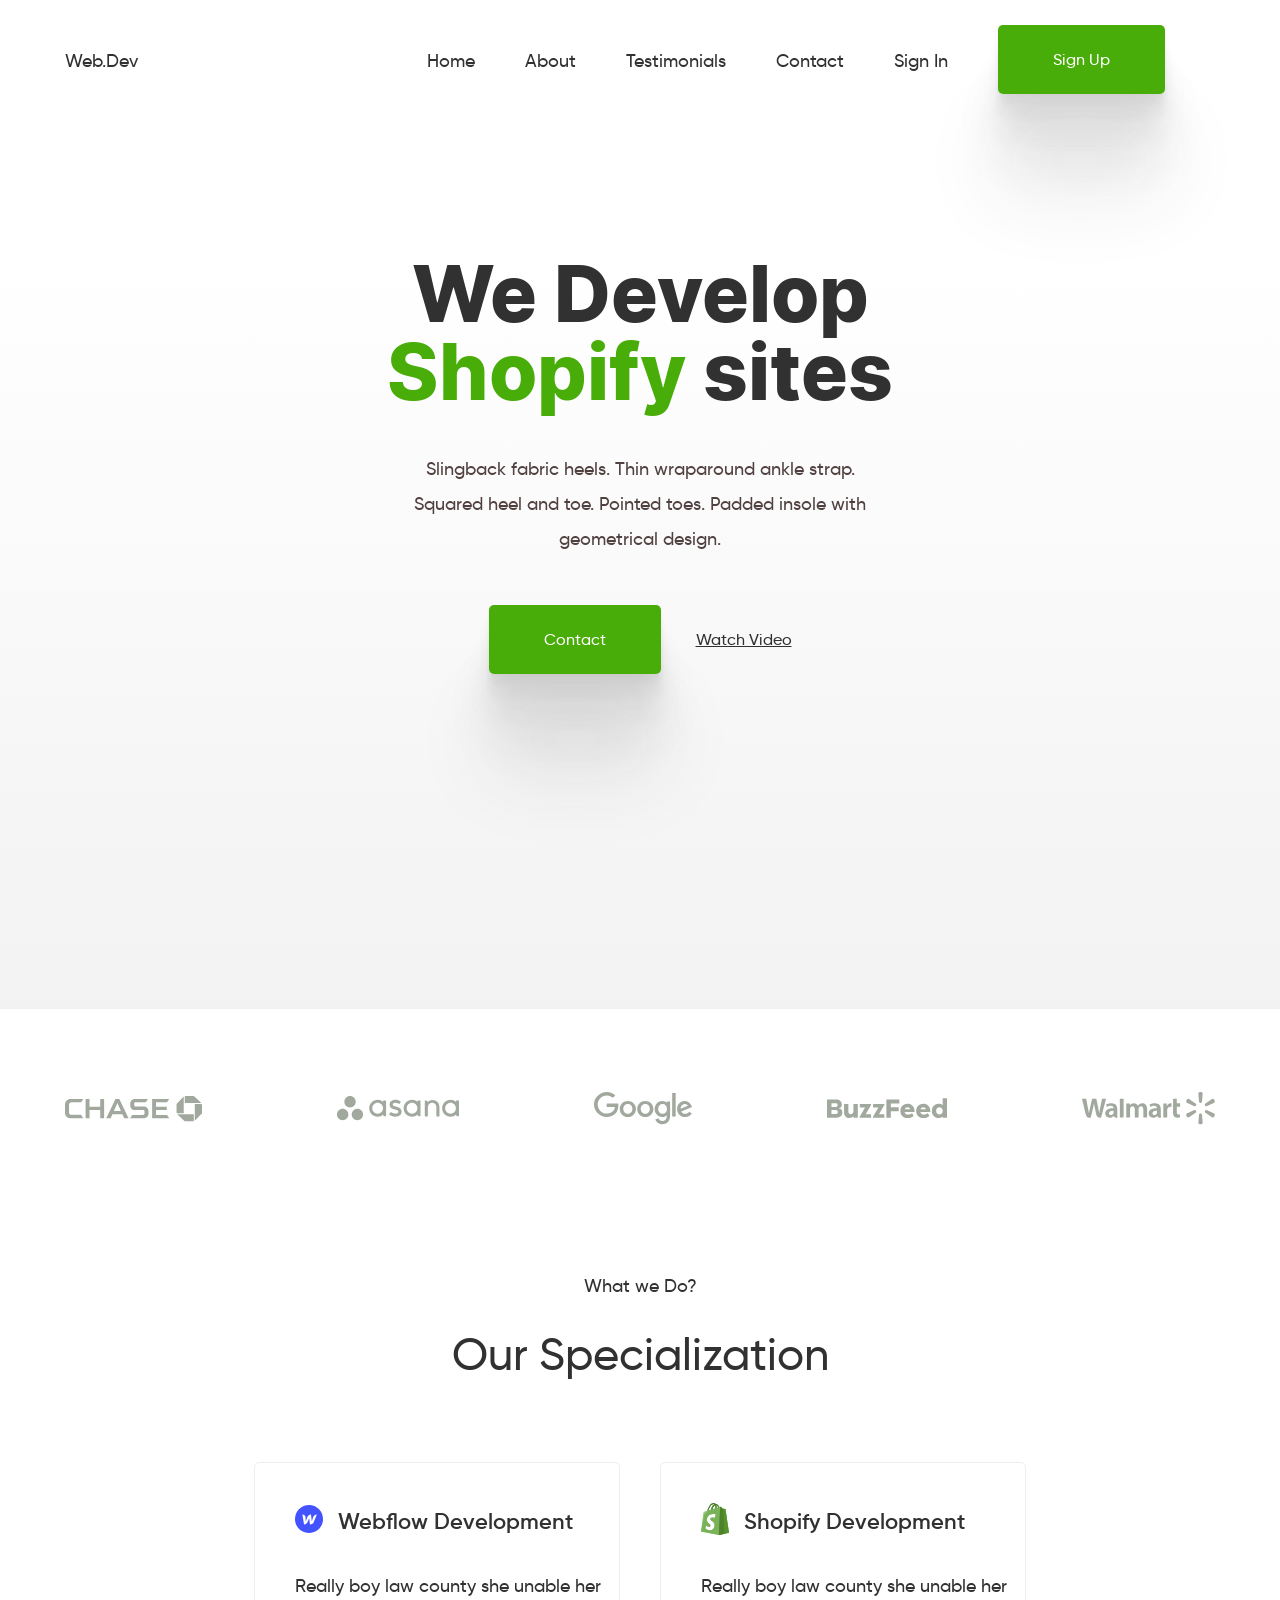
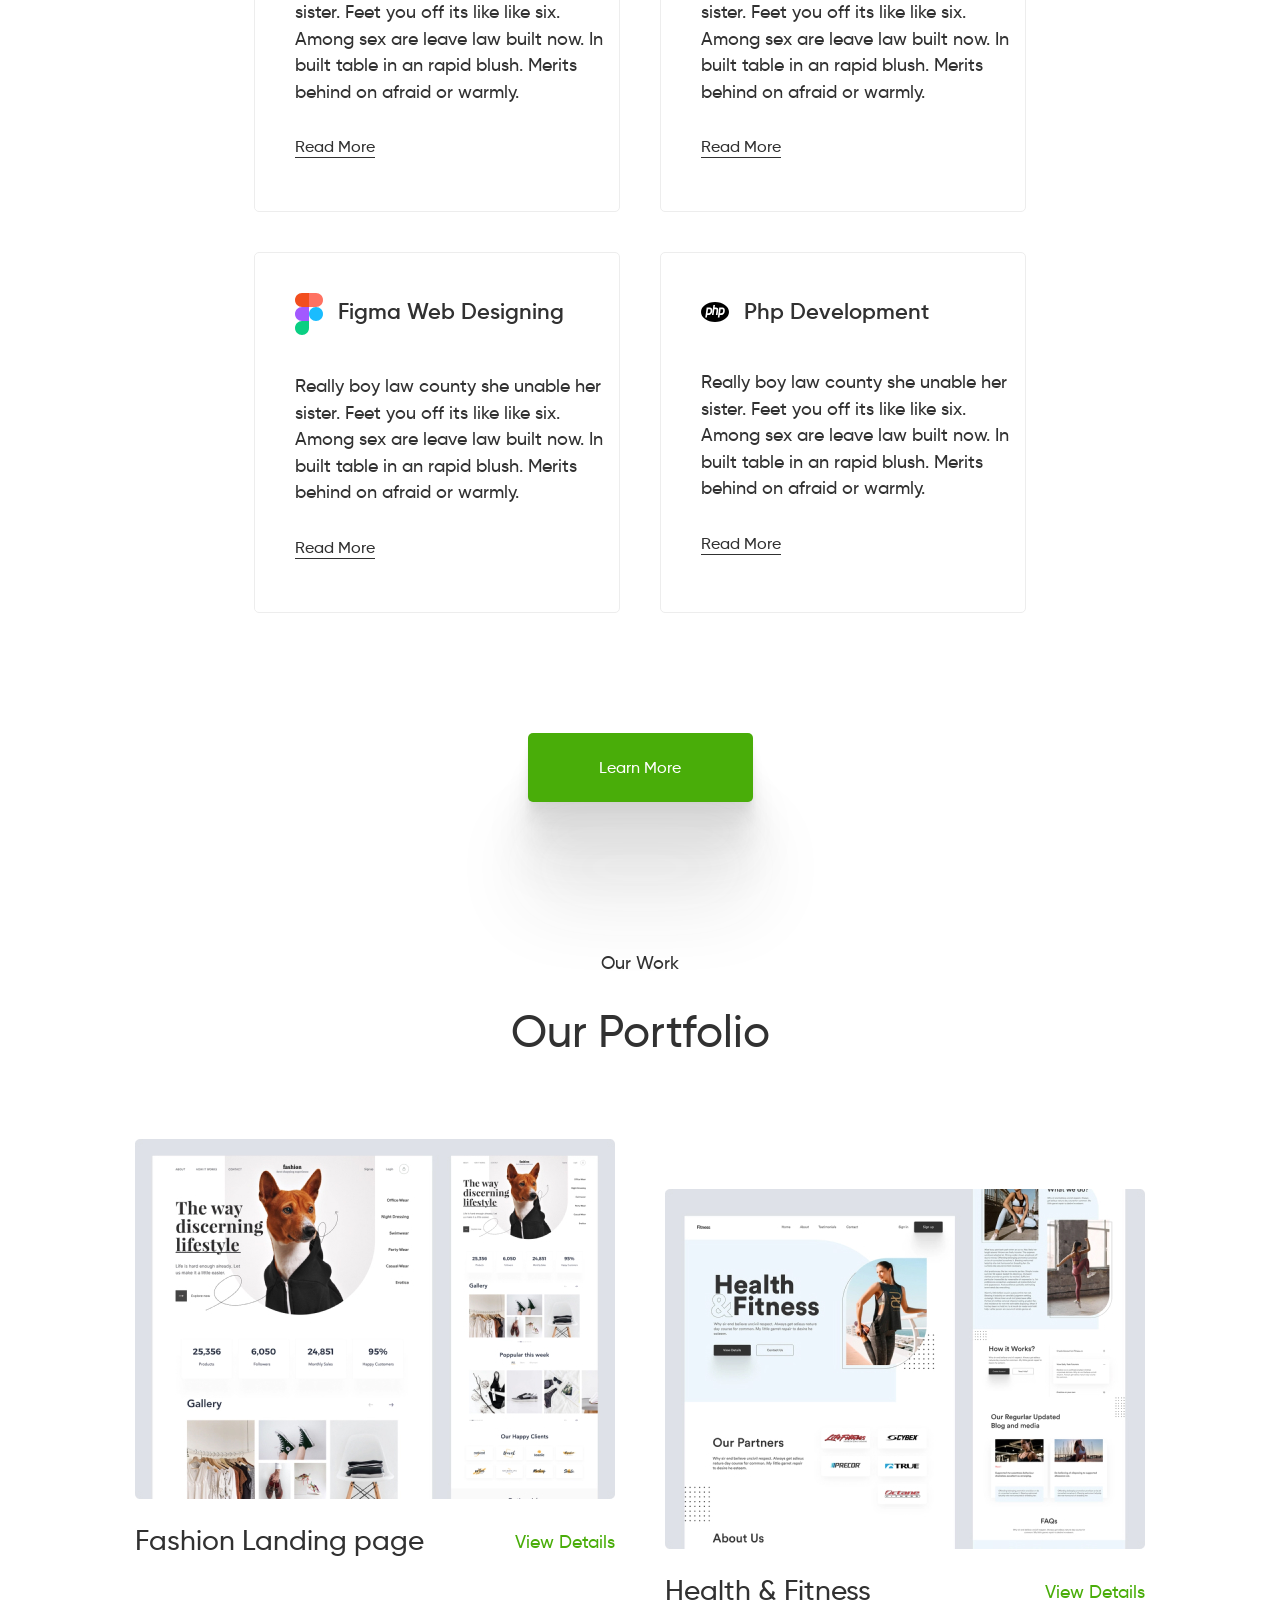
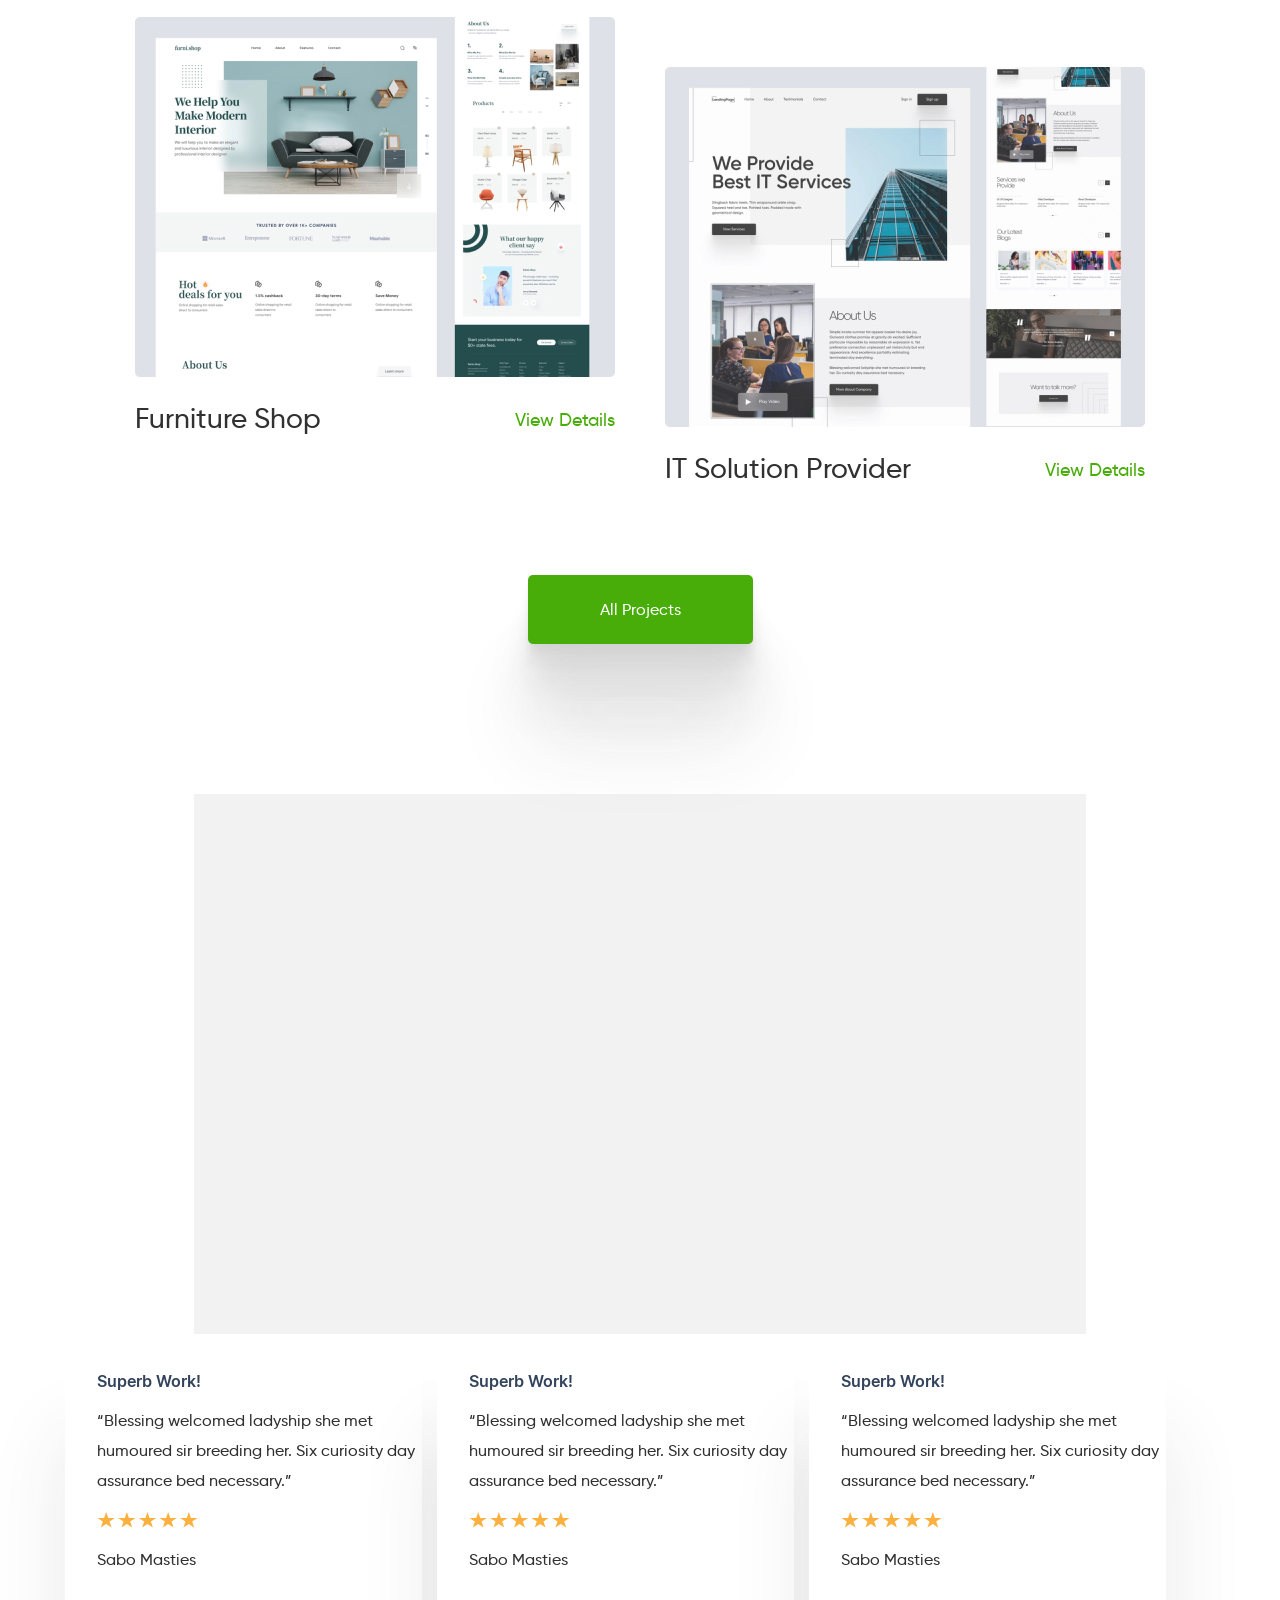
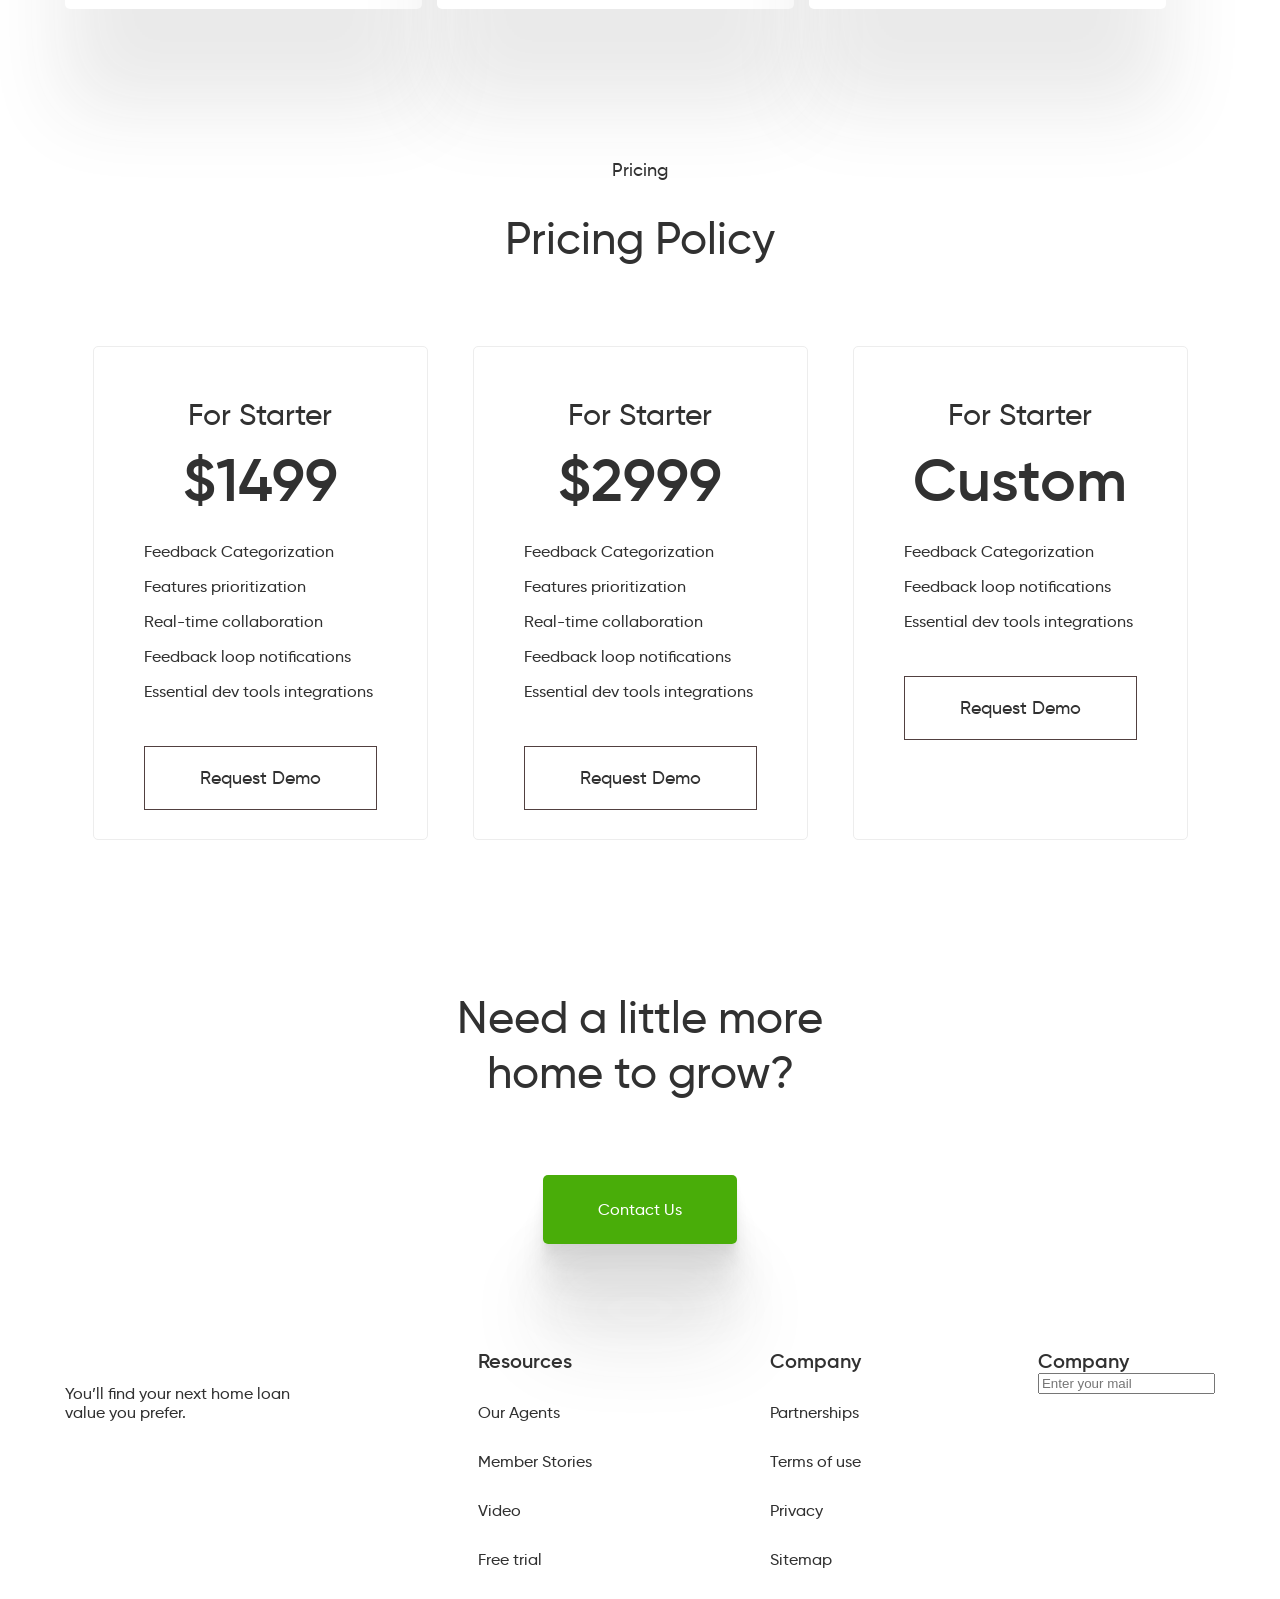
==== index.html @ d4e913cc "footer" ====
<!DOCTYPE html>
<html lang="en">
<head>
    <meta charset="UTF-8">
    <meta name="viewport" content="width=device-width, initial-scale=1.0"/>
    <title>Web.Dev</title>
    <link rel="stylesheet" href="src/font/stylesheet.css">
    <link rel="stylesheet" href="src/style/css/main.css">
</head>
<body>
<!--Header-->
<header class="header">
    <div class="container">
        <div class="header__holder">
            <div class="header__nav-holder">
                <nav class="header__nav">
                    <div class="header__logo-holder"><a href="#" class="header__logo-link"><span class="header__logo">Web.Dev</span></a></div>
                    <ul class="header__nav-list">
                        <li class="header__nav-item"><a href="#" class="header__nav-link">Home</a></li>
                        <li class="header__nav-item"><a href="#" class="header__nav-link">About</a></li>
                        <li class="header__nav-item"><a href="#" class="header__nav-link">Testimonials</a></li>
                        <li class="header__nav-item"><a href="#" class="header__nav-link">Contact</a></li>
                        <li class="header__nav-item"><a href="#" class="header__nav-link">Sign In</a></li>
                        <li class="header__nav-item"><a href="#" class="header__nav-link-green">Sign Up</a></li>
                    </ul>
                </nav>
            </div>
        </div>
    </div>
</header>
<main class="main">
<!--Hero-->
<section class="hero">
    <div class="container">
        <div class="hero__holder">
            <div class="hero__title-holder">
                <h1 class="hero__title">We Develop <span class="hero__title-green">Shopify</span> sites</h1>
            </div>
            <p class="hero__content">Slingback fabric heels. Thin wraparound ankle strap. Squared heel and toe. Pointed toes. Padded insole with geometrical design.</p>
            <div class="hero__button-holder">
                <div class="hero__contact-button-holder"><a href="#" class="hero__contact-button button-green">Contact</a></div>
                <div class="video__button-holder"><a href="#" class="hero__video-button"><u>Watch Video</u></a></div>
            </div>
        </div>
    </div>
</section>
<!--Partners-->
<section class="partners">
        <div class="container">
            <div class="partners__image-holder">
                <img src="src/img/chase.svg" alt="" class="partners__image">
                <img src="src/img/asana.svg" alt="" class="partners__image">
                <img src="src/img/google.svg" alt="" class="partners__image">
                <img src="src/img/buzz.svg" alt="" class="partners__image">
                <img src="src/img/walmart.svg" alt="" class="partners__image">
            </div>
        </div>
</section>
<!--About-->
<section class="about">
        <div class="container">
            <div class="about__title-holder">
                <div class="about__subtitle">
                    <span>
                What we Do?
            </span></div>
                <h2 class="about__title">Our Specialization</h2>
            </div>
            <div class="about__specialization-column-holder">
                <div class="about__specialization-column">
                    <div class="about__column-content">
                        <div class="about__column-headline">
                            <img src="src/img/webflow.svg" alt="" class="about__column-pic">
                            <span class="about__column-title">Webflow Development</span>
                        </div>
                        <p class="about__column-text">Really boy law county she unable her sister. Feet you off its like like six. Among sex are leave law built now. In built table in an rapid blush. Merits behind on afraid or warmly.</p>
                        <a href="#" class="about__column-link">Read More</a>
                    </div>
                </div>

                <div class="about__specialization-column">
                    <div class="about__column-content">
                        <div class="about__column-headline">
                            <img src="src/img/shopify.svg" alt="" class="about__column-pic">
                            <span class="about__column-title">Shopify Development</span>
                        </div>
                        <p class="about__column-text">Really boy law county she unable her sister. Feet you off its like like six. Among sex are leave law built now. In built table in an rapid blush. Merits behind on afraid or warmly.</p>
                        <a href="#" class="about__column-link">Read More</a>
                    </div>
                </div>
            </div>

            <div class="about__specialization-column-holder">
                <div class="about__specialization-column">
                    <div class="about__column-content">
                        <div class="about__column-headline">
                            <img src="src/img/figma.svg" alt="" class="about__column-pic">
                            <span class="about__column-title">Figma Web Designing</span>
                        </div>
                        <p class="about__column-text">Really boy law county she unable her sister. Feet you off its like like six. Among sex are leave law built now. In built table in an rapid blush. Merits behind on afraid or warmly.</p>
                        <a href="#" class="about__column-link">Read More</a>
                    </div>
                </div>

                <div class="about__specialization-column">
                    <div class="about__column-content">
                        <div class="about__column-headline">
                            <img src="src/img/php.svg" alt="" class="about__column-pic">
                            <span class="about__column-title">Php Development</span>
                        </div>
                        <p class="about__column-text">Really boy law county she unable her sister. Feet you off its like like six. Among sex are leave law built now. In built table in an rapid blush. Merits behind on afraid or warmly.</p>
                        <a href="#" class="about__column-link">Read More</a>
                    </div>
                </div>
            </div>
            <div class="about__button-holder">
                <a href="#" class="button-green">Learn More</a>
            </div>
        </div>
</section>
<!--Work-->
<section class="work">
    <div class="container">
        <div class="work__title-holder">
            <div class="work__subtitle">
                    <span>
                Our Work
            </span></div>
            <h2 class="work__title">Our Portfolio</h2>
        </div>
        <div class="work__column-holder">
            <div class="work__column">
                <div class="work__image-holder">
                    <img src="src/img/fashion.jpg" alt="" class="work__image">
                </div>
                <div class="work__column-title-holder">
                    <span class="work__column-title">Fashion Landing page</span>
                    <a href="#" class="work__link">View Details</a>
                </div>
            </div>

            <div class="work__column work__column-down">
                <div class="work__image-holder">
                    <img src="src/img/health.jpg" alt="" class="work__image">
                </div>
                <div class="work__column-title-holder">
                    <span class="work__column-title">Health & Fitness</span>
                    <a href="#" class="work__link">View Details</a>
                </div>
            </div>
        </div>

        <div class="work__column-holder">
            <div class="work__column">
                <div class="work__image-holder">
                    <img src="src/img/furniture.jpg" alt="" class="work__image">
                </div>
                <div class="work__column-title-holder">
                    <span class="work__column-title">Furniture Shop</span>
                    <a href="#" class="work__link">View Details</a>
                </div>
            </div>
            <div class="work__column work__column-down">
                <div class="work__image-holder">
                    <img src="src/img/it-solution.jpg" alt="" class="work__image">
                </div>
                <div class="work__column-title-holder">
                    <span class="work__column-title">IT Solution Provider</span>
                    <a href="#" class="work__link">View Details</a>
                </div>
            </div>

        </div>

        <div class="work__button-holder">
            <a href="#" class="button-green">All Projects</a>
        </div>
    </div>
</section>
<!--Testimonials-->
<section class="testimonials">
    <div class="container">
        <div class="testimonials__square"></div>
        <div class="testimonials__column-holder">
            <div class="testimonials__column">
                <div class="testimonials__column-content">
                    <div class="testimonials__heading"><span>Superb Work!</span></div>
                    <p class="testimonials__text">“Blessing welcomed ladyship she met humoured sir breeding her. Six curiosity day assurance bed necessary.”</p>
                    <img src="src/img/rate.svg" alt="" class="testimonials__rate">
                    <div class="testimonials__profile"><span>Sabo Masties</span></div>

                </div>
            </div>

            <div class="testimonials__column">
                <div class="testimonials__column-content">
                    <div class="testimonials__heading"><span>Superb Work!</span></div>
                    <p class="testimonials__text">“Blessing welcomed ladyship she met humoured sir breeding her. Six curiosity day assurance bed necessary.”</p>
                    <img src="src/img/rate.svg" alt="" class="testimonials__rate">
                    <div class="testimonials__profile"><span>Sabo Masties</span></div>

                </div>
            </div>

            <div class="testimonials__column">
                <div class="testimonials__column-content">
                    <div class="testimonials__heading"><span>Superb Work!</span></div>
                    <p class="testimonials__text">“Blessing welcomed ladyship she met humoured sir breeding her. Six curiosity day assurance bed necessary.”</p>
                    <img src="src/img/rate.svg" alt="" class="testimonials__rate">
                    <div class="testimonials__profile"><span>Sabo Masties</span></div>

                </div>
            </div>
        </div>


    </div>
</section>
<!--Pricing-->
<section class="pricing">
    <div class="container">
        <div class="pricing__title-holder">
            <div class="pricing__subtitle">
                    <span>
                Pricing
            </span></div>
            <h2 class="pricing__title">Pricing Policy</h2>
        </div>
        <div class="pricing__column-holder">
            <div class="pricing__column">
                <div class="pricing__column-content">
                    <div class="pricing__heading"><span>
                        For Starter
                    </span></div>
                    <div class="pricing__price"><span>
                        $1499
                    </span></div>
                   <div class="pricing__list-holder">
                       <ul class="pricing__list">
                           <li class="pricing__list-item">Feedback Categorization</li>
                           <li class="pricing__list-item">Features prioritization</li>
                           <li class="pricing__list-item">Real-time collaboration</li>
                           <li class="pricing__list-item">Feedback loop notifications</li>
                           <li class="pricing__list-item">Essential dev tools integrations</li>
                       </ul>
                   </div>
                    <div class="pricing__button-holder">
                        <a href="#" class="pricing__button">Request Demo</a>
                    </div>
                </div>
            </div>

            <div class="pricing__column">
                <div class="pricing__column-content">
                    <div class="pricing__heading"><span>
                        For Starter
                    </span></div>
                    <div class="pricing__price"><span>
                        $2999
                    </span></div>
                    <div class="pricing__list-holder">
                        <ul class="pricing__list">
                            <li class="pricing__list-item">Feedback Categorization</li>
                            <li class="pricing__list-item">Features prioritization</li>
                            <li class="pricing__list-item">Real-time collaboration</li>
                            <li class="pricing__list-item">Feedback loop notifications</li>
                            <li class="pricing__list-item">Essential dev tools integrations</li>
                        </ul>
                    </div>
                    <div class="pricing__button-holder">
                        <a href="#" class="pricing__button">Request Demo</a>
                    </div>
                </div>
            </div>

            <div class="pricing__column">
                <div class="pricing__column-content">
                    <div class="pricing__heading"><span>
                        For Starter
                    </span></div>
                    <div class="pricing__price-custom"><span>
                        Custom
                    </span></div>
                    <div class="pricing__list-holder">
                        <ul class="pricing__list">
                            <li class="pricing__list-item">Feedback Categorization</li>
                            <li class="pricing__list-item">Feedback loop notifications</li>
                            <li class="pricing__list-item">Essential dev tools integrations</li>

                        </ul>
                    </div>
                    <div class="pricing__button-holder">
                        <a href="#" class="pricing__button">Request Demo</a>
                    </div>
                </div>
            </div>
        </div>
    </div>
</section>
</main>
<footer class="footer">
    <div class="container">
        <h2 class="footer__heading">
            Need a little more
            home to grow?
        </h2>

        <div class="footer__button-holder">
            <a href="#" class="button-green">Contact Us</a>
        </div>

<div class="footer__column-holder">
    <div class="footer__column">
        <img src="src/img/logo-footer.svg" alt="" class="footer__logo">
        <div class="footer__slogan">
            <span>
            You’ll find your next home loan value you prefer.
        </span>
        </div>
        <div class="footer__social-icon-holder">
            <a href="#" class="footer__social-icon-link"><img src="src/img/facebook.svg" alt="" class="footer__social-icon"></a>
            <a href="#" class="footer__social-icon-link"><img src="src/img/twitter.svg" alt="" class="footer__social-icon"></a>
            <a href="#" class="footer__social-icon-link"><img src="src/img/linkedin.svg" alt="" class="footer__social-icon"></a>
        </div>
    </div>
    
    <div class="footer__column">

        <ul class="footer__link-list">
            <li class="footer__link-item"><a href="#" class="footer__link-main">Resources</a></li>
            <li class="footer__link-item"><a href="#" class="footer__link">Our Agents</a></li>
            <li class="footer__link-item"><a href="#" class="footer__link">Member Stories</a></li>
            <li class="footer__link-item"><a href="#" class="footer__link">Video</a></li>
            <li class="footer__link-item"> <a href="#" class="footer__link">Free trial</a></li>
        </ul>


    </div>

    <div class="footer__column">

        <ul class="footer__link-list">
            <li class="footer__link-item"><a href="#" class="footer__link-main">Company</a></li>
            <li class="footer__link-item"><a href="#" class="footer__link">Partnerships</a></li>
            <li class="footer__link-item"><a href="#" class="footer__link">Terms of use</a></li>
            <li class="footer__link-item"><a href="#" class="footer__link">Privacy</a></li>
            <li class="footer__link-item"> <a href="#" class="footer__link">Sitemap</a></li>
        </ul>


    </div>
    <div class="footer__column">
        <div class="footer">
            <a href="#" class="footer__link-main">Company</a>
        </div>
        <div class="footer__form">
            <label class="footer__label">
                <input type="email" class="footer__input" placeholder="Enter your mail">
            </label>
        </div>
    </div>

</div>
    </div>
</footer>
</body>
</html>
---- src/font/stylesheet.css ----
@font-face {
    font-family: 'Gilroy';
    src: url('gilroy-bold-webfont.woff2') format('woff2'),
    url('gilroy-bold-webfont.woff') format('woff'),
    url('gilroy-bold-webfont.ttf') format('truetype');
    font-weight: 700;
    font-style: normal;
}


@font-face {
    font-family: 'Gilroy';
    src: url('gilroy-medium-webfont.woff2') format('woff2'),
    url('gilroy-medium-webfont.woff') format('woff'),
    url('gilroy-medium-webfont.ttf') format('truetype');
    font-weight: 500;
    font-style: normal;
}


@font-face {
    font-family: 'Gilroy';
    src: url('gilroy-semibold-webfont.woff2') format('woff2'),
    url('gilroy-semibold-webfont.woff') format('woff'),
    url('gilroy-semibold-webfont.ttf') format('truetype');
    font-weight: 600;
    font-style: normal;
}


@font-face {
    font-family: 'Inter';
    src: url('inter-extrabold-webfont.woff2') format('woff2'),
    url('inter-extrabold-webfont.woff') format('woff');
    font-weight: 800;
    font-style: normal;
}


@font-face {
    font-family: 'Inter';
    src: url('inter-medium-webfont.woff2') format('woff2'),
    url('inter-medium-webfont.woff') format('woff');
    font-weight: 500;
    font-style: normal;
}


@font-face {
    font-family: 'Inter';
    src: url('inter-regular-webfont.woff2') format('woff2'),
    url('inter-regular-webfont.woff') format('woff');
    font-weight: 400;
    font-style: normal;
}


@font-face {
    font-family: 'Inter';
    src: url('inter-semibold-webfont.woff2') format('woff2'),
    url('inter-semibold-webfont.woff') format('woff');
    font-weight: 600;
    font-style: normal;
}
---- src/style/css/main.css ----
*,
*:before,
*:after {
  box-sizing: border-box;
}

body {
  margin: 0;
  padding: 0;
  font-family: Gilroy, sans-serif;
  font-weight: 500;
  font-size: 16px;
  color: #313131;
}

h1, h2 {
  margin: 0;
}

ol,
ul {
  margin: 0;
  padding: 0;
  list-style: none;
}

a {
  text-decoration: none;
}

img {
  display: block;
}

.container {
  max-width: 1170px;
  width: 100%;
  margin: 0 auto;
  padding: 0 10px;
}

.button-green {
  width: 225px;
  background-color: #49AD09;
  color: white;
  padding: 25px 55px;
  text-align: center;
  box-shadow: 0 100px 80px rgba(49, 49, 49, 0.1), 0 64.8148px 46.8519px rgba(49, 49, 49, 0.0759259), 0 38.5185px 25.4815px rgba(49, 49, 49, 0.0607407), 0 20px 13px rgba(49, 49, 49, 0.05), 0 8.14815px 6.51852px rgba(49, 49, 49, 0.0392593), 0 1.85185px 3.14815px rgba(49, 49, 49, 0.0240741);
  border-radius: 5px;
}
.button-green:hover {
  background-color: white;
  color: #49AD09;
}

.header__holder {
  padding-top: 50px;
  padding-bottom: 188px;
}
.header__nav {
  display: flex;
  flex-wrap: wrap;
  align-items: center;
  justify-content: space-between;
}
.header__logo-link {
  font-size: 18px;
  color: #313131;
}
.header__nav-list {
  display: flex;
  flex-wrap: wrap;
}
.header__nav-item {
  padding-right: 50px;
}
.header__nav-link {
  font-size: 18px;
  color: #313131;
}
.header__nav-link:hover {
  color: #49AD09;
}
.header__nav-link-green {
  width: 152px;
  height: 48px;
  background-color: #49AD09;
  color: white;
  padding: 25px 55px;
  box-shadow: 0 100px 80px rgba(49, 49, 49, 0.1), 0 64.8148px 46.8519px rgba(49, 49, 49, 0.0759259), 0 38.5185px 25.4815px rgba(49, 49, 49, 0.0607407), 0 20px 13px rgba(49, 49, 49, 0.05), 0 8.14815px 6.51852px rgba(49, 49, 49, 0.0392593), 0 1.85185px 3.14815px rgba(49, 49, 49, 0.0240741);
  border-radius: 5px;
}
.header__nav-link-green:hover {
  background-color: white;
  color: #49AD09;
}

.hero {
  background-size: 100% auto;
  background: rgb(255, 255, 255);
  background: linear-gradient(180deg, rgb(255, 255, 255) 0%, rgb(242, 242, 242) 100%);
  padding-bottom: 360px;
}
.hero__holder {
  margin: 0 auto;
  text-align: center;
}
.hero__title {
  margin: 0 auto;
  font-family: Inter, sans-serif;
  font-weight: 800;
  font-size: 78px;
  max-width: 772px;
  padding-bottom: 36px;
}
.hero__title-green {
  color: #49AD09;
}
.hero__content {
  font-size: 18px;
  font-weight: 400;
  color: #514040;
  max-width: 492px;
  text-align: center;
  margin: 0 auto;
  line-height: 35px;
  padding-bottom: 73px;
}
.hero__button-holder {
  display: flex;
  justify-content: center;
  gap: 35px;
}
.hero__video-button {
  color: #313131;
}

.partners {
  padding-top: 83px;
  padding-bottom: 150px;
}
.partners__image-holder {
  display: flex;
  justify-content: space-between;
}

.about {
  padding-bottom: 150px;
}
.about__title-holder {
  text-align: center;
  padding-bottom: 80px;
}
.about__subtitle {
  font-size: 18px;
  padding-bottom: 30px;
}
.about__title {
  font-size: 45px;
  font-weight: 500;
}
.about__specialization-column-holder {
  display: flex;
  justify-content: center;
  gap: 40px;
  padding-bottom: 40px;
}
.about__specialization-column {
  max-width: 384px;
  border: 1px solid #EDEDED;
  border-radius: 5px;
  padding-top: 40px;
  padding-left: 40px;
  padding-bottom: 40px;
}
.about__specialization-column:hover {
  box-shadow: 0 100px 80px rgba(49, 49, 49, 0.1);
  cursor: pointer;
}
.about__column-headline {
  display: flex;
  gap: 15px;
  padding-bottom: 20px;
}
.about__column-title {
  padding-top: 5px;
  font-weight: 600;
  font-size: 22px;
}
.about__column-text {
  max-width: 324px;
  line-height: 147.9%;
  font-size: 18px;
  font-weight: 500;
}
.about__column-link {
  color: #313131;
  padding-bottom: 1px;
  border-bottom: 1px solid #313131;
  line-height: 48px;
}
.about__column-link:hover {
  color: #49AD09;
}
.about__button-holder {
  padding-top: 80px;
  display: flex;
  justify-content: center;
}

.work {
  padding-bottom: 150px;
}
.work__title-holder {
  text-align: center;
  padding-bottom: 80px;
}
.work__subtitle {
  font-size: 18px;
  padding-bottom: 30px;
}
.work__title {
  font-size: 45px;
  font-weight: 500;
}
.work__column-holder {
  display: flex;
  gap: 50px;
  justify-content: center;
  padding-bottom: 10px;
}
.work__column {
  max-width: 480px;
}
.work__image-holder {
  padding-bottom: 24px;
}
.work__column-title-holder {
  display: flex;
  justify-content: space-between;
}
.work__column-title {
  font-size: 28px;
}
.work__link {
  font-size: 18px;
  color: #49AD09;
  padding-top: 8px;
}
.work__column-down {
  padding-top: 50px;
}
.work__button-holder {
  padding-top: 80px;
  display: flex;
  justify-content: center;
}

.testimonials {
  padding-bottom: 150px;
}
.testimonials__square {
  background-color: #F2F2F2;
  max-width: 892px;
  height: 540px;
  margin: 0 auto;
}
.testimonials__column-holder {
  display: flex;
  flex-wrap: wrap;
  gap: 15px;
}
.testimonials__column {
  max-width: 380px;
  background-color: white;
  border-radius: 5px;
  box-shadow: 0 100px 80px rgba(49, 49, 49, 0.1);
}
.testimonials__column-content {
  padding-left: 32px;
  padding-top: 40px;
  padding-bottom: 40px;
}
.testimonials__heading {
  font-family: Inter, sans-serif;
  font-weight: 600;
  color: #32435C;
}
.testimonials__text {
  max-width: 325px;
  line-height: 30px;
}
.testimonials__rate {
  padding-bottom: 20px;
}

.pricing {
  padding-bottom: 150px;
}
.pricing__title-holder {
  text-align: center;
  padding-bottom: 80px;
}
.pricing__subtitle {
  font-size: 18px;
  padding-bottom: 30px;
}
.pricing__title {
  font-size: 45px;
  font-weight: 500;
}
.pricing__column-holder {
  display: flex;
  flex-wrap: wrap;
  justify-content: center;
  gap: 45px;
}
.pricing__column {
  max-width: 362px;
  border: 1px solid #EDEDED;
  border-radius: 5px;
}
.pricing__column-content {
  padding: 50px 50px 50px 50px;
}
.pricing__heading {
  font-size: 30px;
  line-height: 36px;
  text-align: center;
  padding-bottom: 10px;
}
.pricing__price {
  font-size: 60px;
  align-items: center;
  text-align: center;
  text-transform: capitalize;
  font-weight: 600;
  padding-bottom: 25px;
}
.pricing__price-custom {
  font-size: 60px;
  align-items: center;
  text-align: center;
  font-weight: 600;
  padding-bottom: 25px;
}
.pricing__list {
  padding-bottom: 50px;
}
.pricing__list-item {
  padding-bottom: 16px;
}
.pricing__button-holder {
  text-align: center;
}
.pricing__button {
  border: 1px solid #514040;
  padding: 20px 55px;
  font-size: 18px;
  color: #313131;
}
.pricing__button:hover {
  background-color: #49AD09;
  color: white;
}

.footer__heading {
  font-size: 45px;
  font-weight: 400;
  text-align: center;
  max-width: 425px;
  margin: 0 auto;
  padding-bottom: 100px;
}
.footer__column-holder {
  display: flex;
  flex-wrap: wrap;
  justify-content: space-between;
}
.footer__button-holder {
  padding-bottom: 130px;
  margin: 0 auto;
  text-align: center;
}
.footer__logo {
  padding-bottom: 35px;
}
.footer__slogan {
  max-width: 236px;
  padding-bottom: 65px;
}
.footer__social-icon-holder {
  display: flex;
  flex-wrap: wrap;
  gap: 15px;
}
.footer__link-main {
  color: #313131;
  font-size: 20px;
  font-weight: 600;
  padding-bottom: 40px;
}
.footer__link-item {
  padding-bottom: 30px;
}
.footer__link {
  color: #313131;
}
.footer__main-link-holder {
  padding-bottom: 37px;
}
/*# sourceMappingURL=main.css.map */
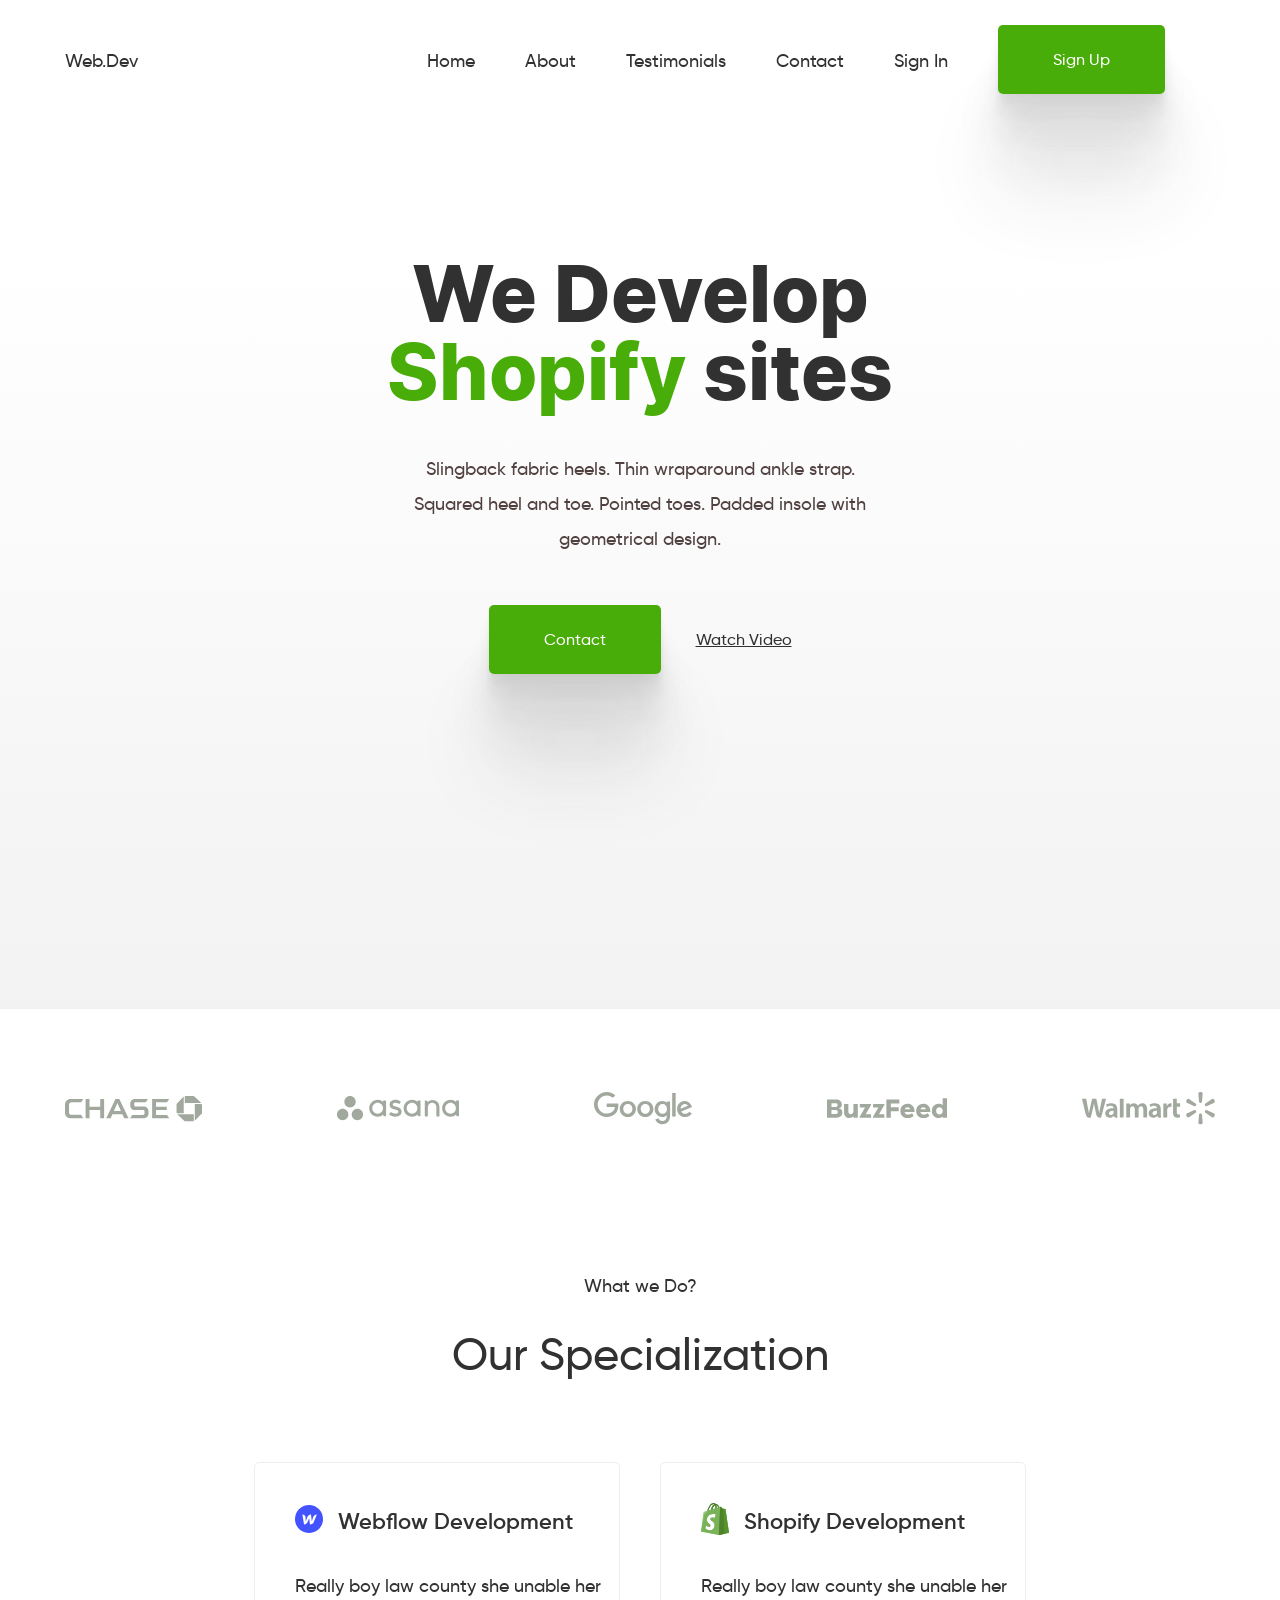
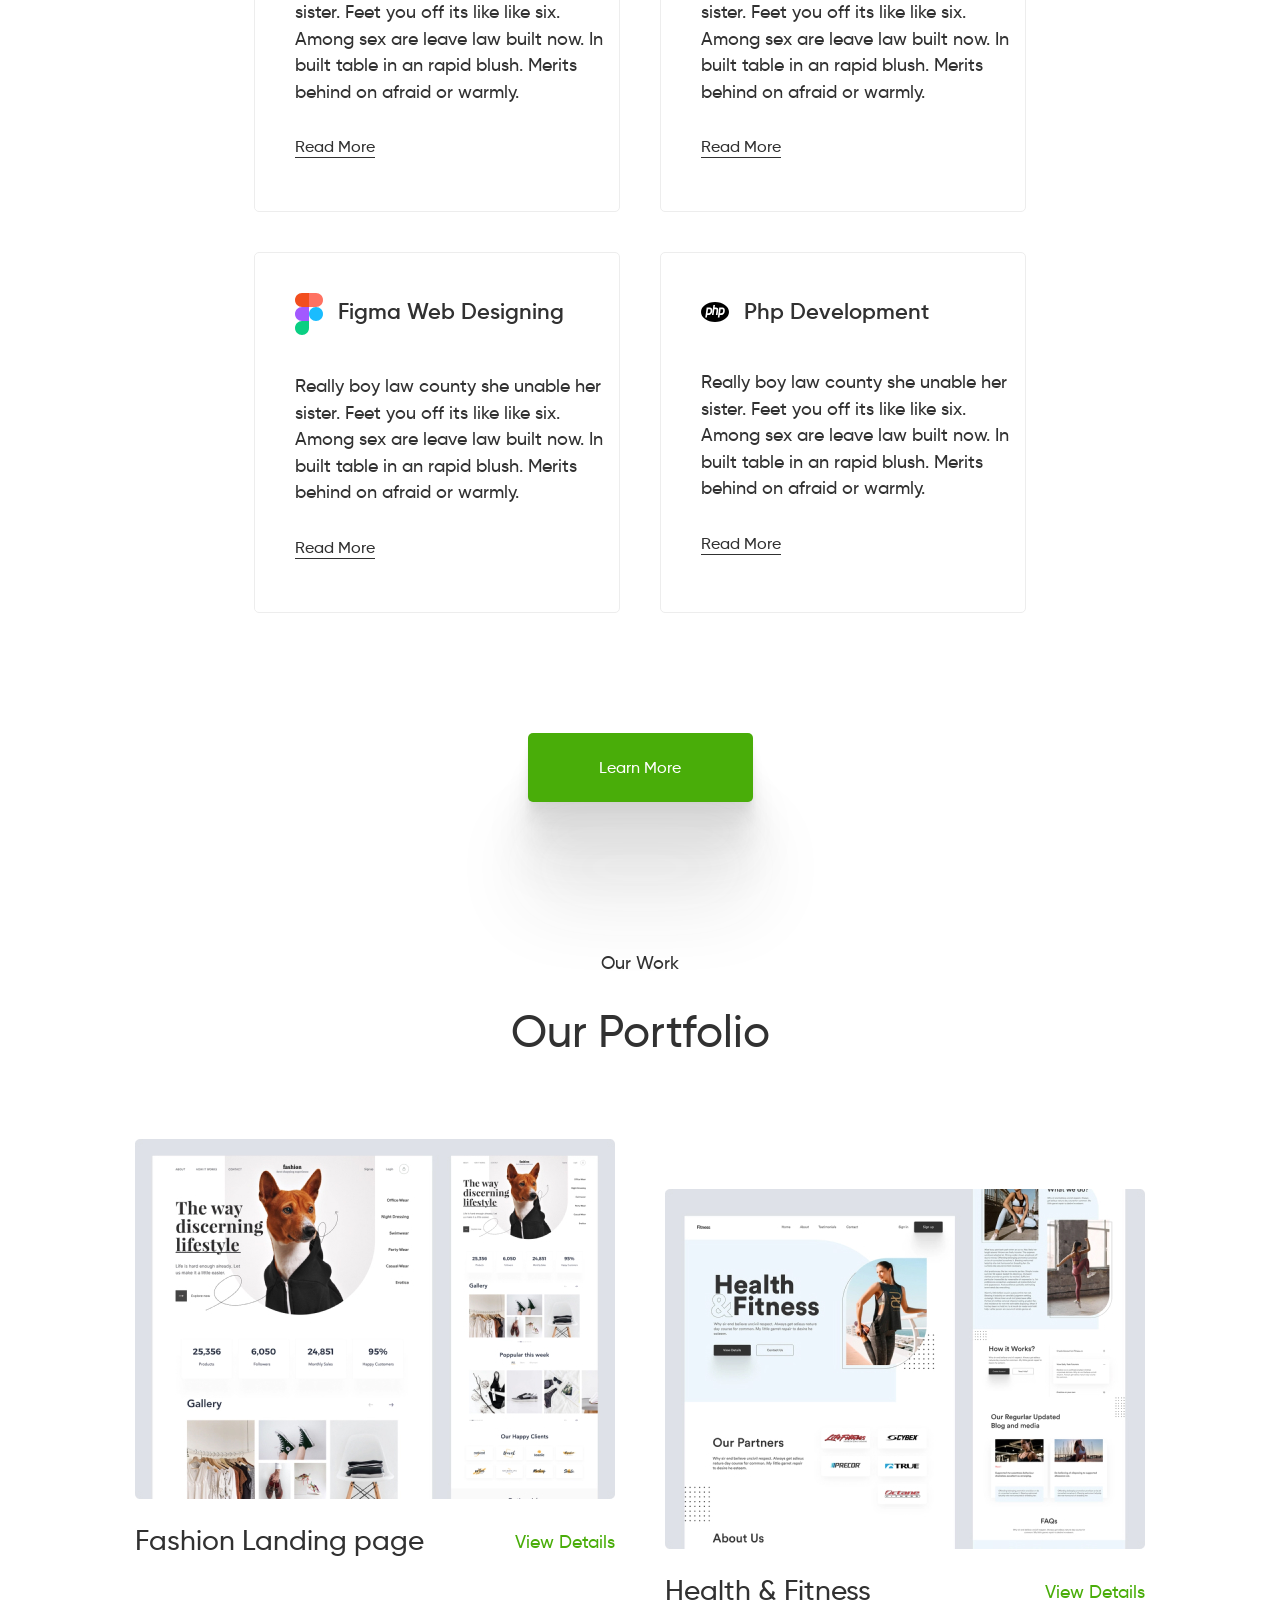
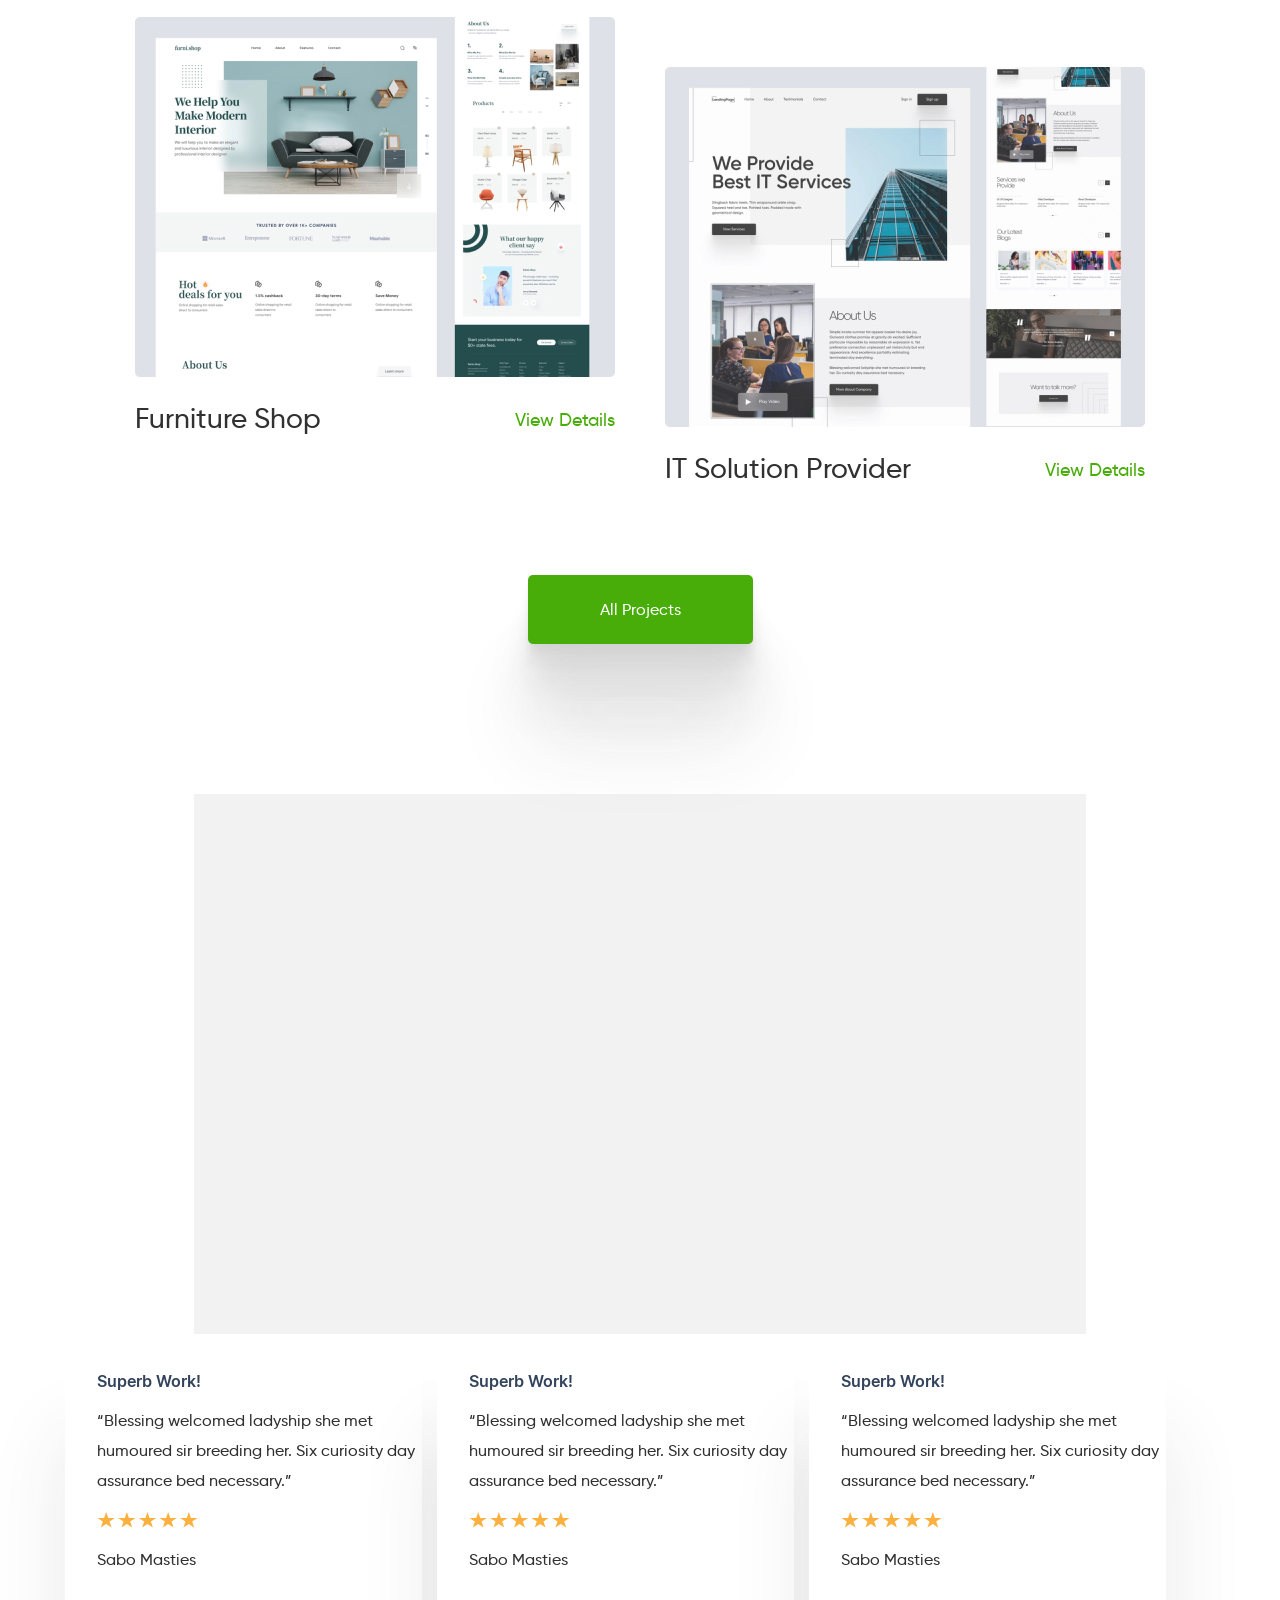
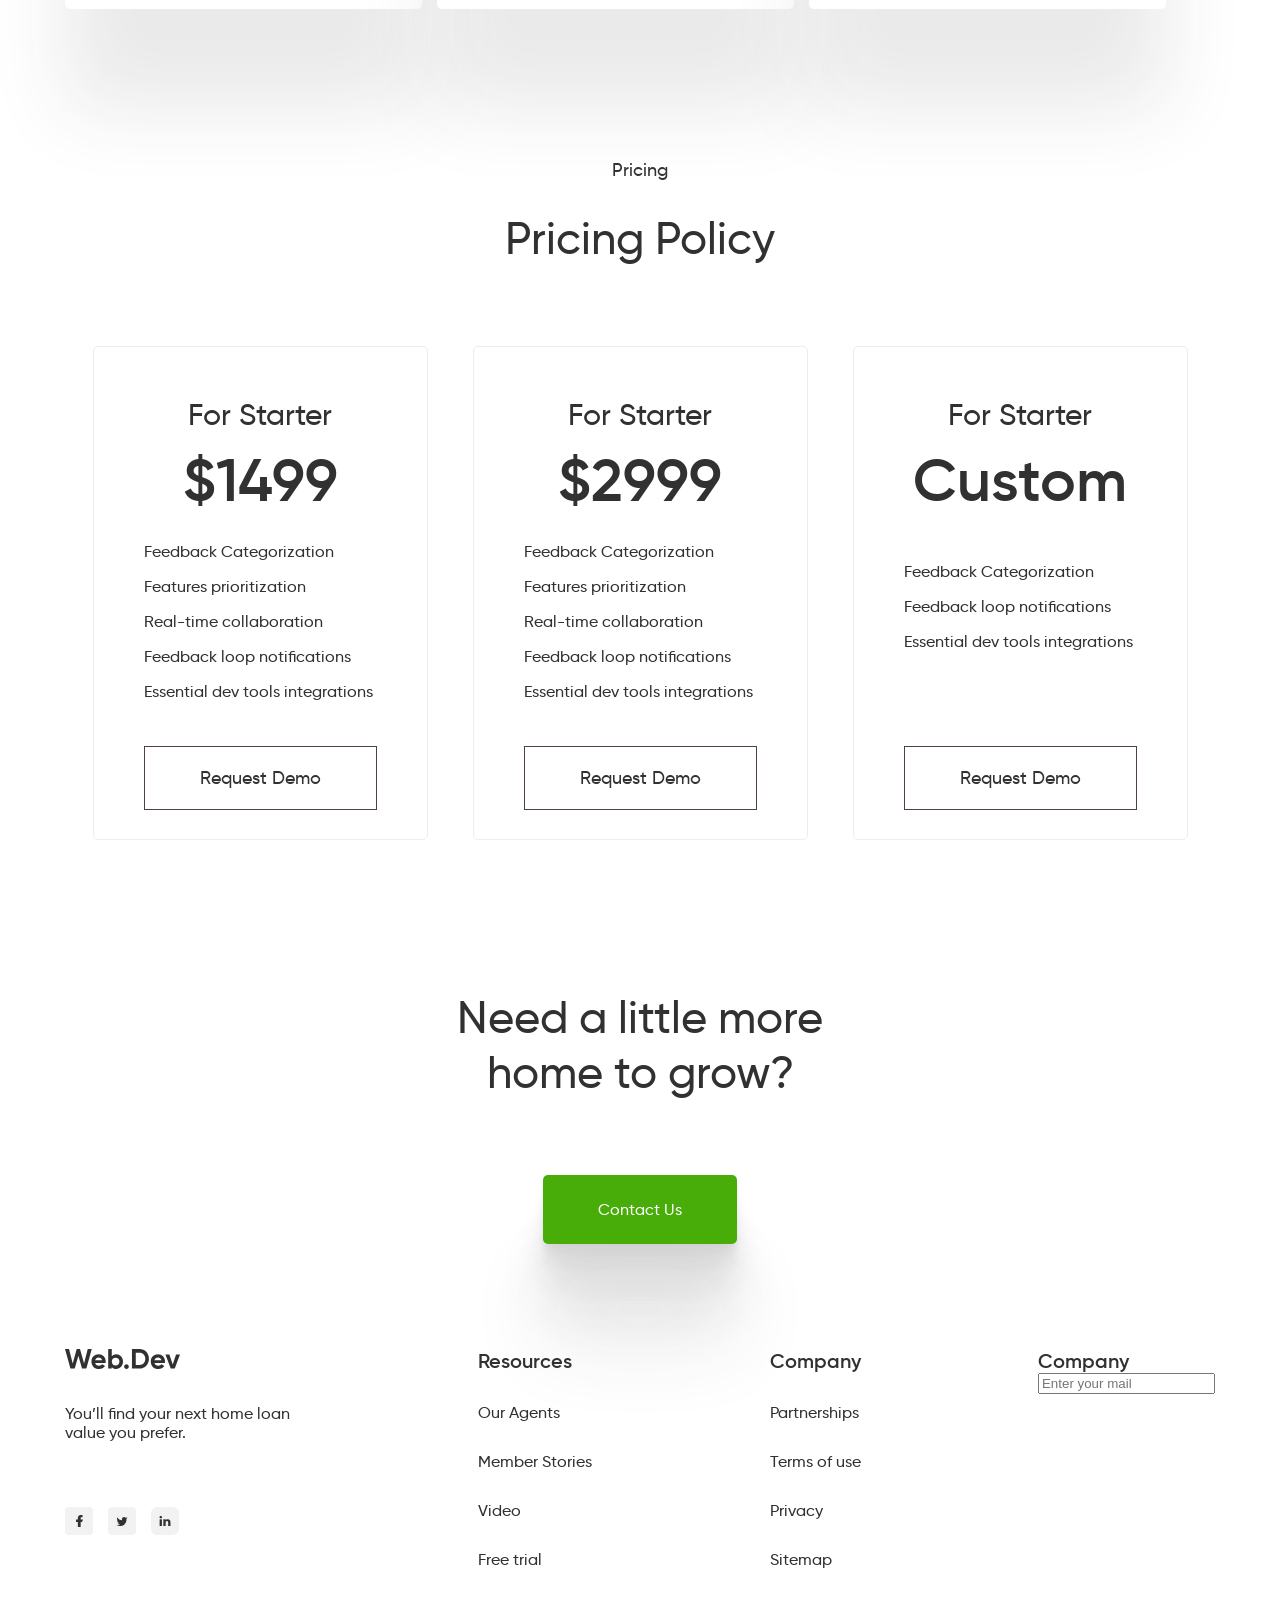
==== commit c7360b1f: "image fix" ====
--- a/index.html
+++ b/index.html
@@ -281,7 +281,7 @@
                     <div class="pricing__price-custom"><span>
                         Custom
                     </span></div>
-                    <div class="pricing__list-holder">
+                    <div class="pricing__list-holder-add">
                         <ul class="pricing__list">
                             <li class="pricing__list-item">Feedback Categorization</li>
                             <li class="pricing__list-item">Feedback loop notifications</li>
--- a/src/style/css/main.css
+++ b/src/style/css/main.css
@@ -320,8 +320,15 @@
   border: 1px solid #EDEDED;
   border-radius: 5px;
 }
+.pricing__column:hover {
+  box-shadow: 0 100px 80px rgba(49, 49, 49, 0.1);
+}
 .pricing__column-content {
   padding: 50px 50px 50px 50px;
+}
+.pricing__list-holder-add {
+  padding-top: 20px;
+  padding-bottom: 50px;
 }
 .pricing__heading {
   font-size: 30px;
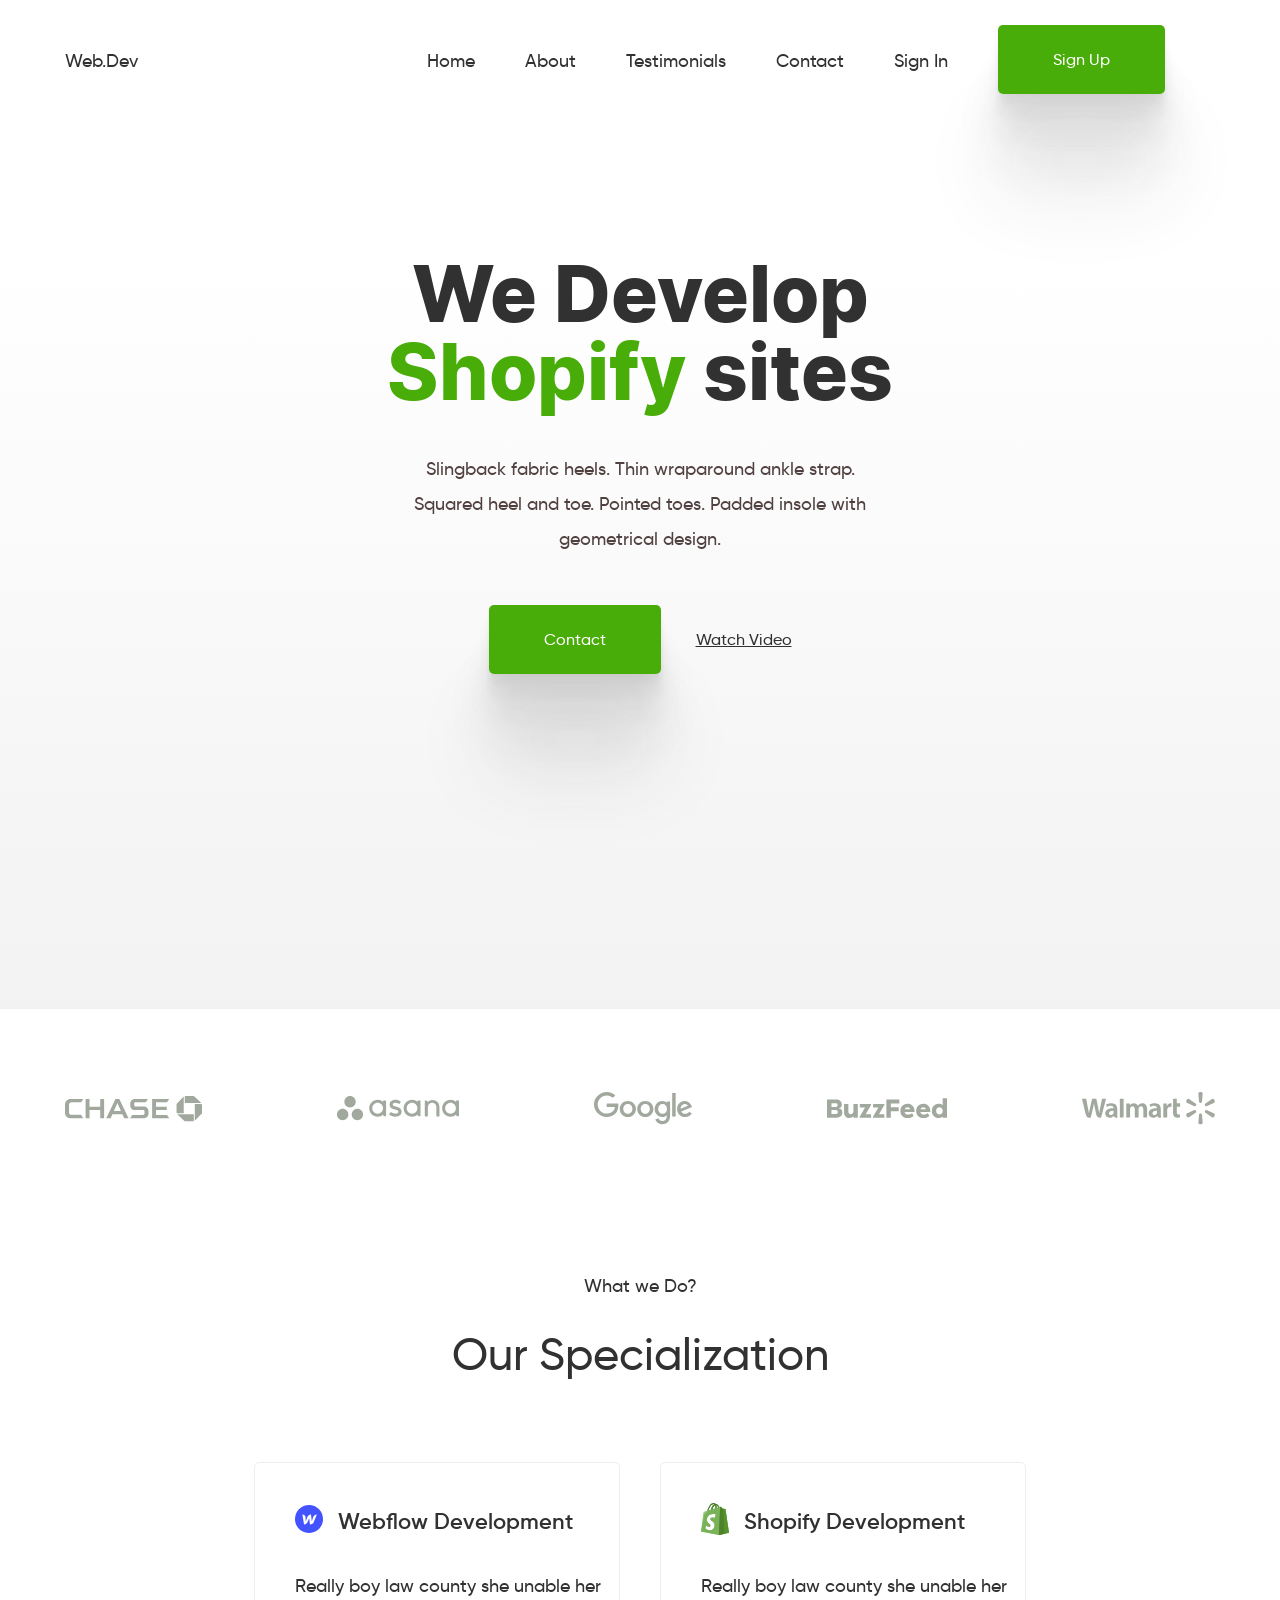
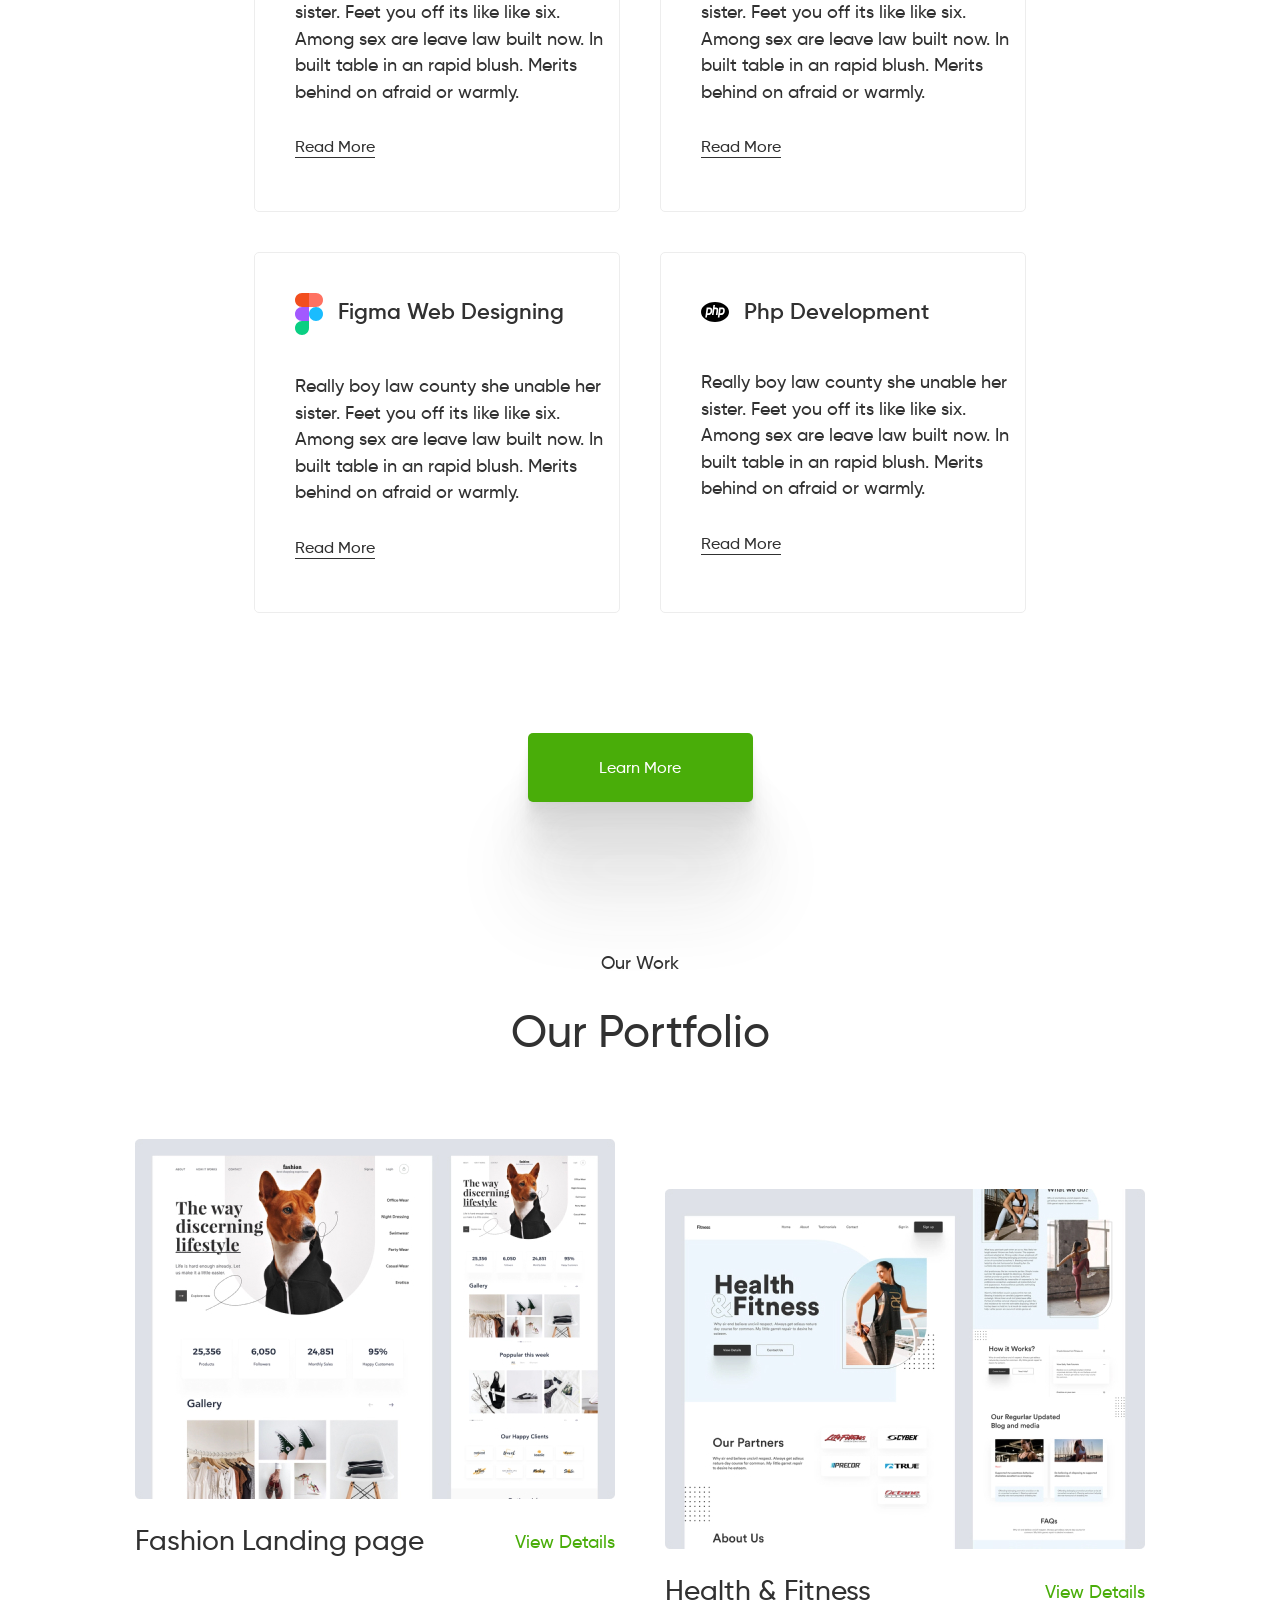
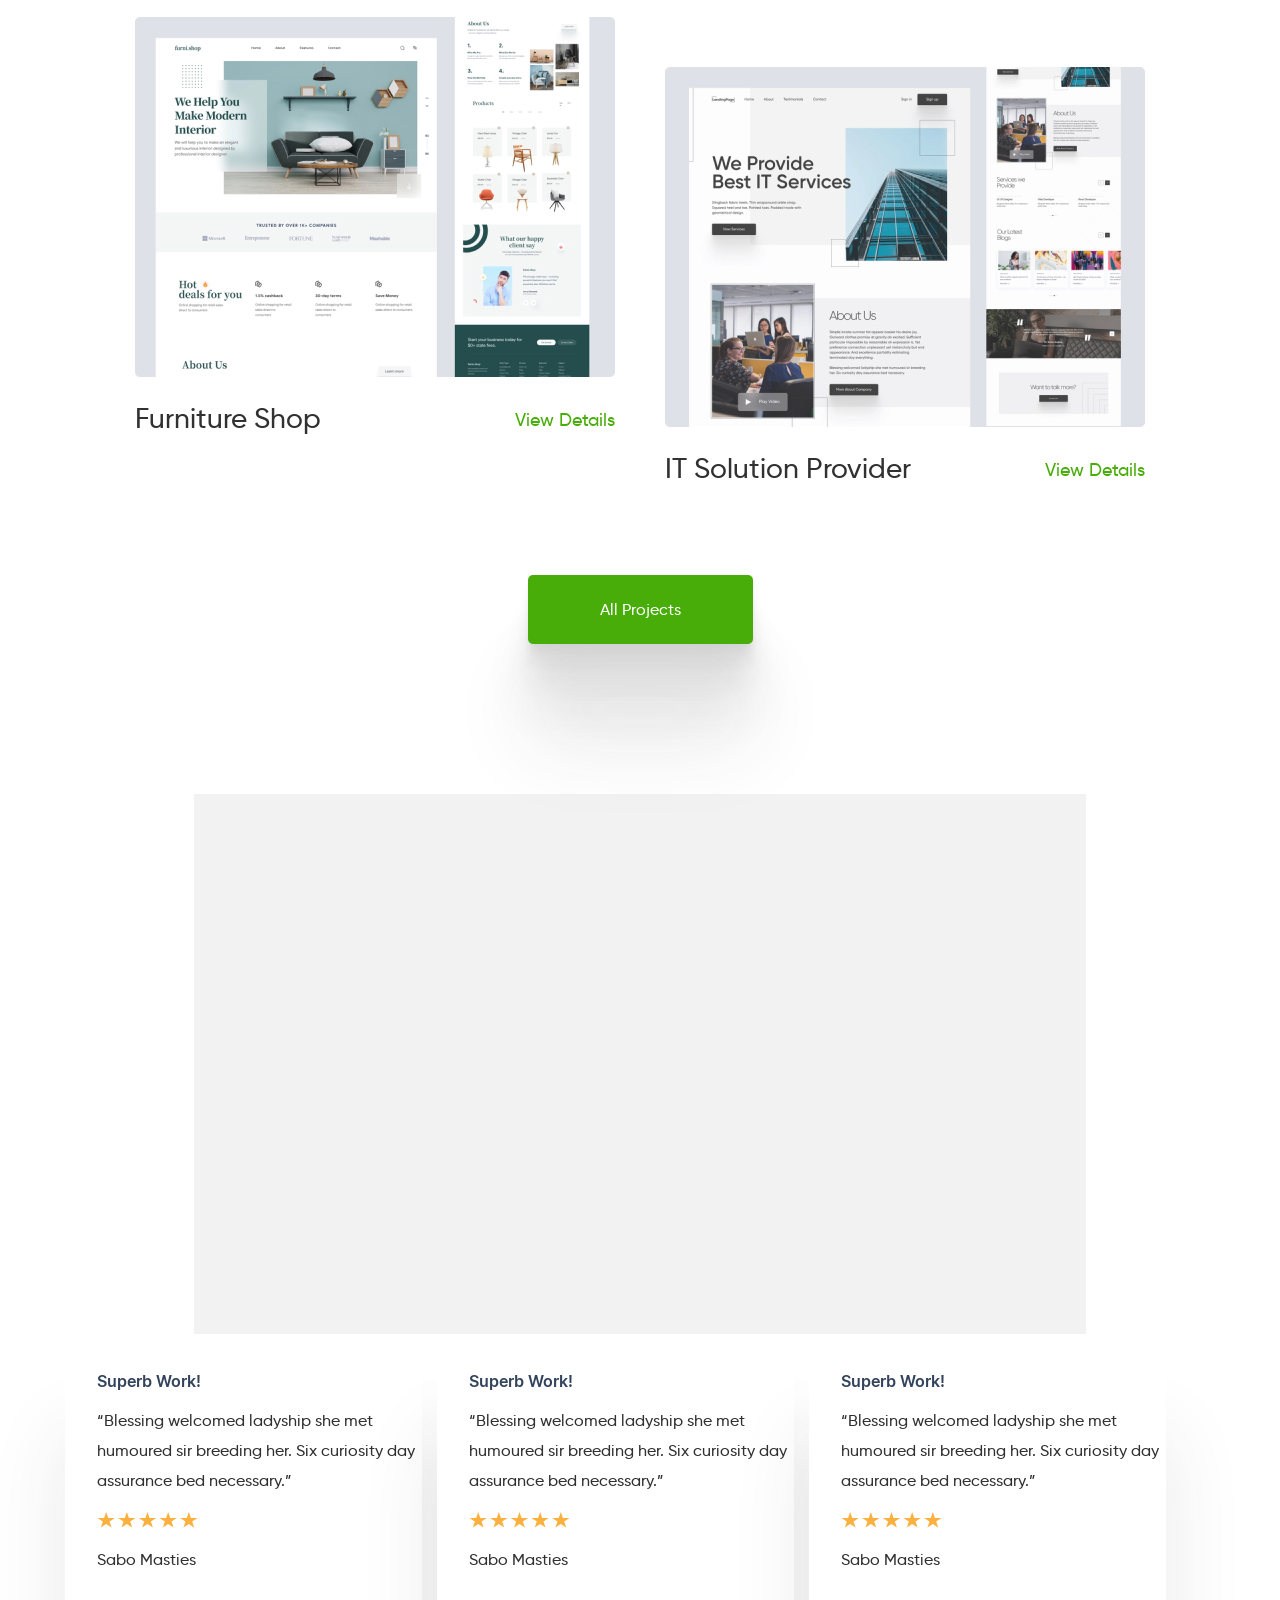
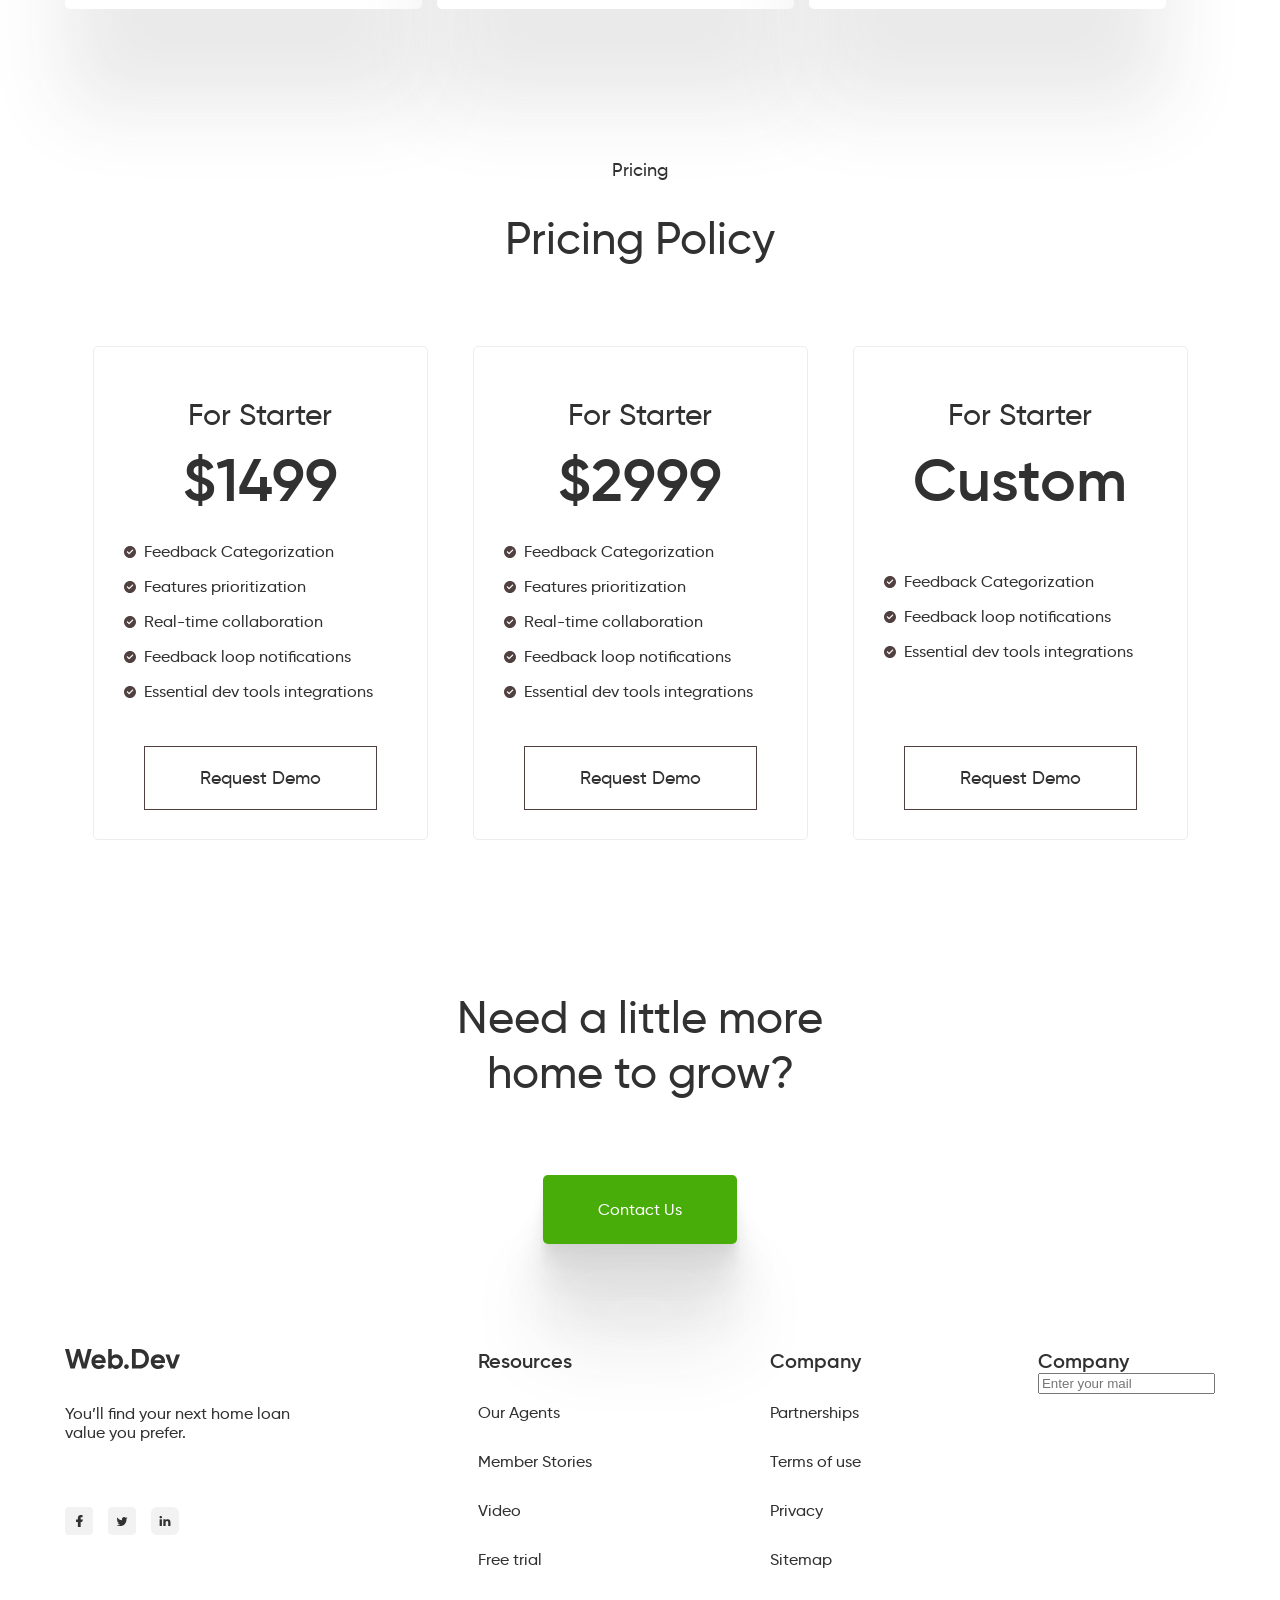
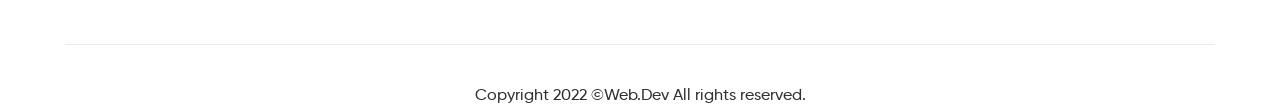
==== commit 946dd2e0: "checkmark" ====
--- a/index.html
+++ b/index.html
@@ -298,6 +298,7 @@
     </div>
 </section>
 </main>
+<!--Footer-->
 <footer class="footer">
     <div class="container">
         <h2 class="footer__heading">
@@ -361,6 +362,10 @@
     </div>
 
 </div>
+        <div class="footer__line"></div>
+        <div class="footer__copyright">
+<span>Copyright 2022 ©Web.Dev  All rights reserved.</span>
+        </div>
     </div>
 </footer>
 </body>
--- a/src/style/css/main.css
+++ b/src/style/css/main.css
@@ -327,8 +327,8 @@
   padding: 50px 50px 50px 50px;
 }
 .pricing__list-holder-add {
-  padding-top: 20px;
-  padding-bottom: 50px;
+  padding-top: 30px;
+  padding-bottom: 40px;
 }
 .pricing__heading {
   font-size: 30px;
@@ -356,6 +356,17 @@
 }
 .pricing__list-item {
   padding-bottom: 16px;
+  position: relative;
+}
+.pricing__list-item:before {
+  position: absolute;
+  content: "";
+  background-image: url("../../../../src/img/checkmark.svg");
+  background-size: 12px 12px;
+  width: 12px;
+  height: 12px;
+  top: 4px;
+  left: -20px;
 }
 .pricing__button-holder {
   text-align: center;
@@ -416,4 +427,13 @@
 .footer__main-link-holder {
   padding-bottom: 37px;
 }
+.footer__line {
+  border-bottom: 1px solid #EDEDED;
+  padding-top: 45px;
+}
+.footer__copyright {
+  padding-top: 40px;
+  margin: 0 auto;
+  text-align: center;
+}
 /*# sourceMappingURL=main.css.map */
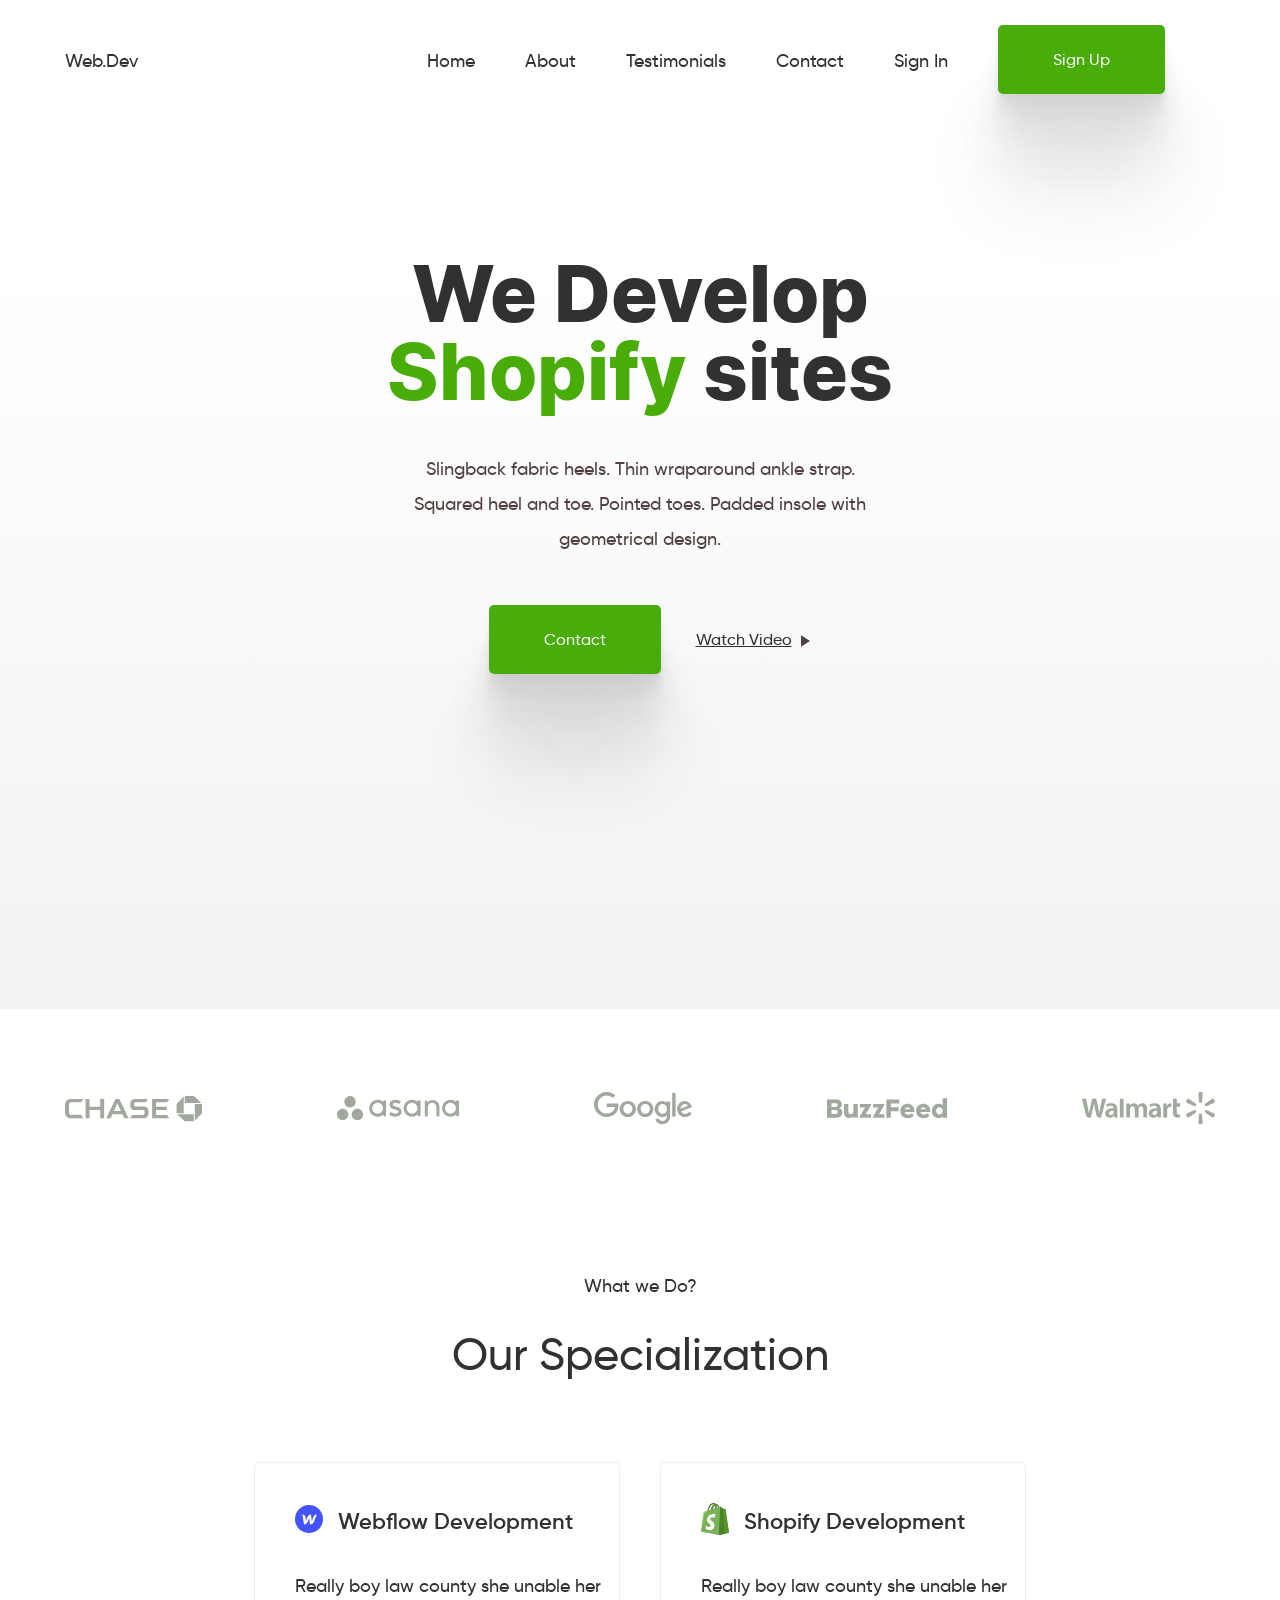
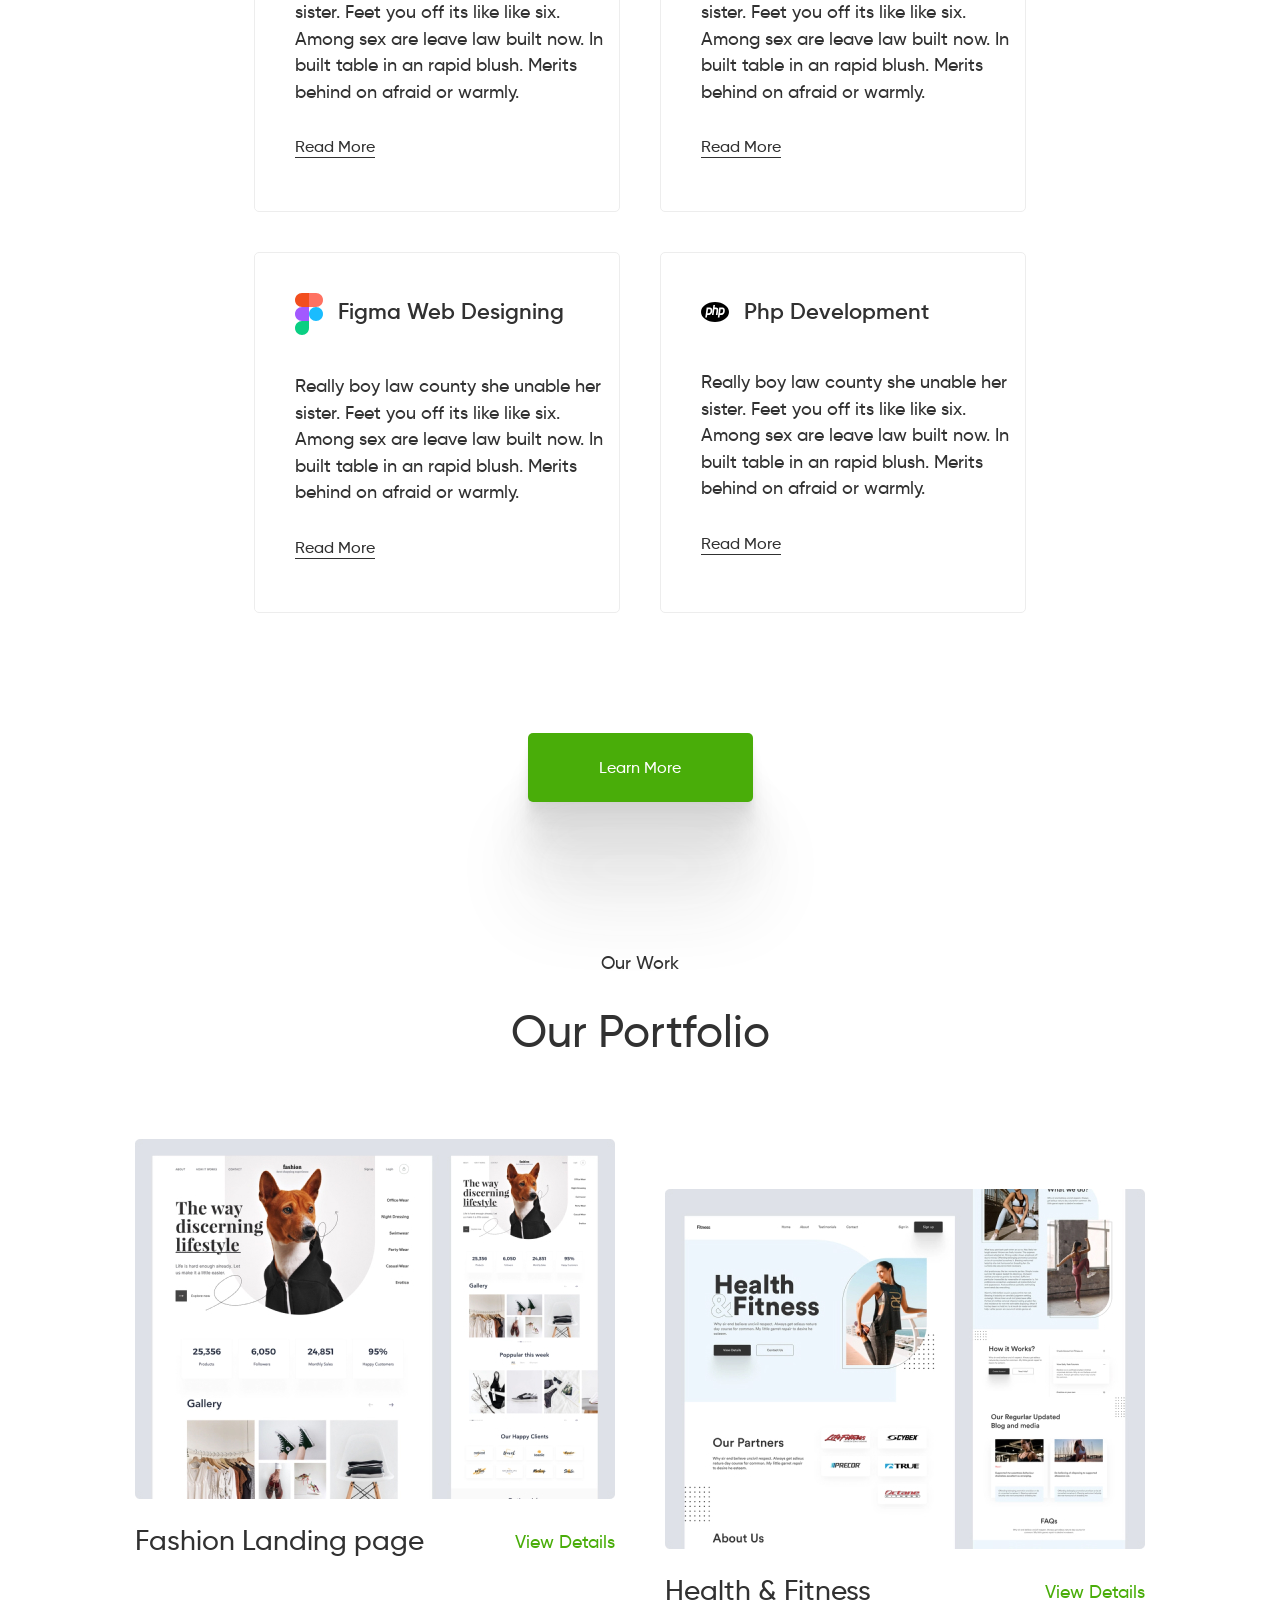
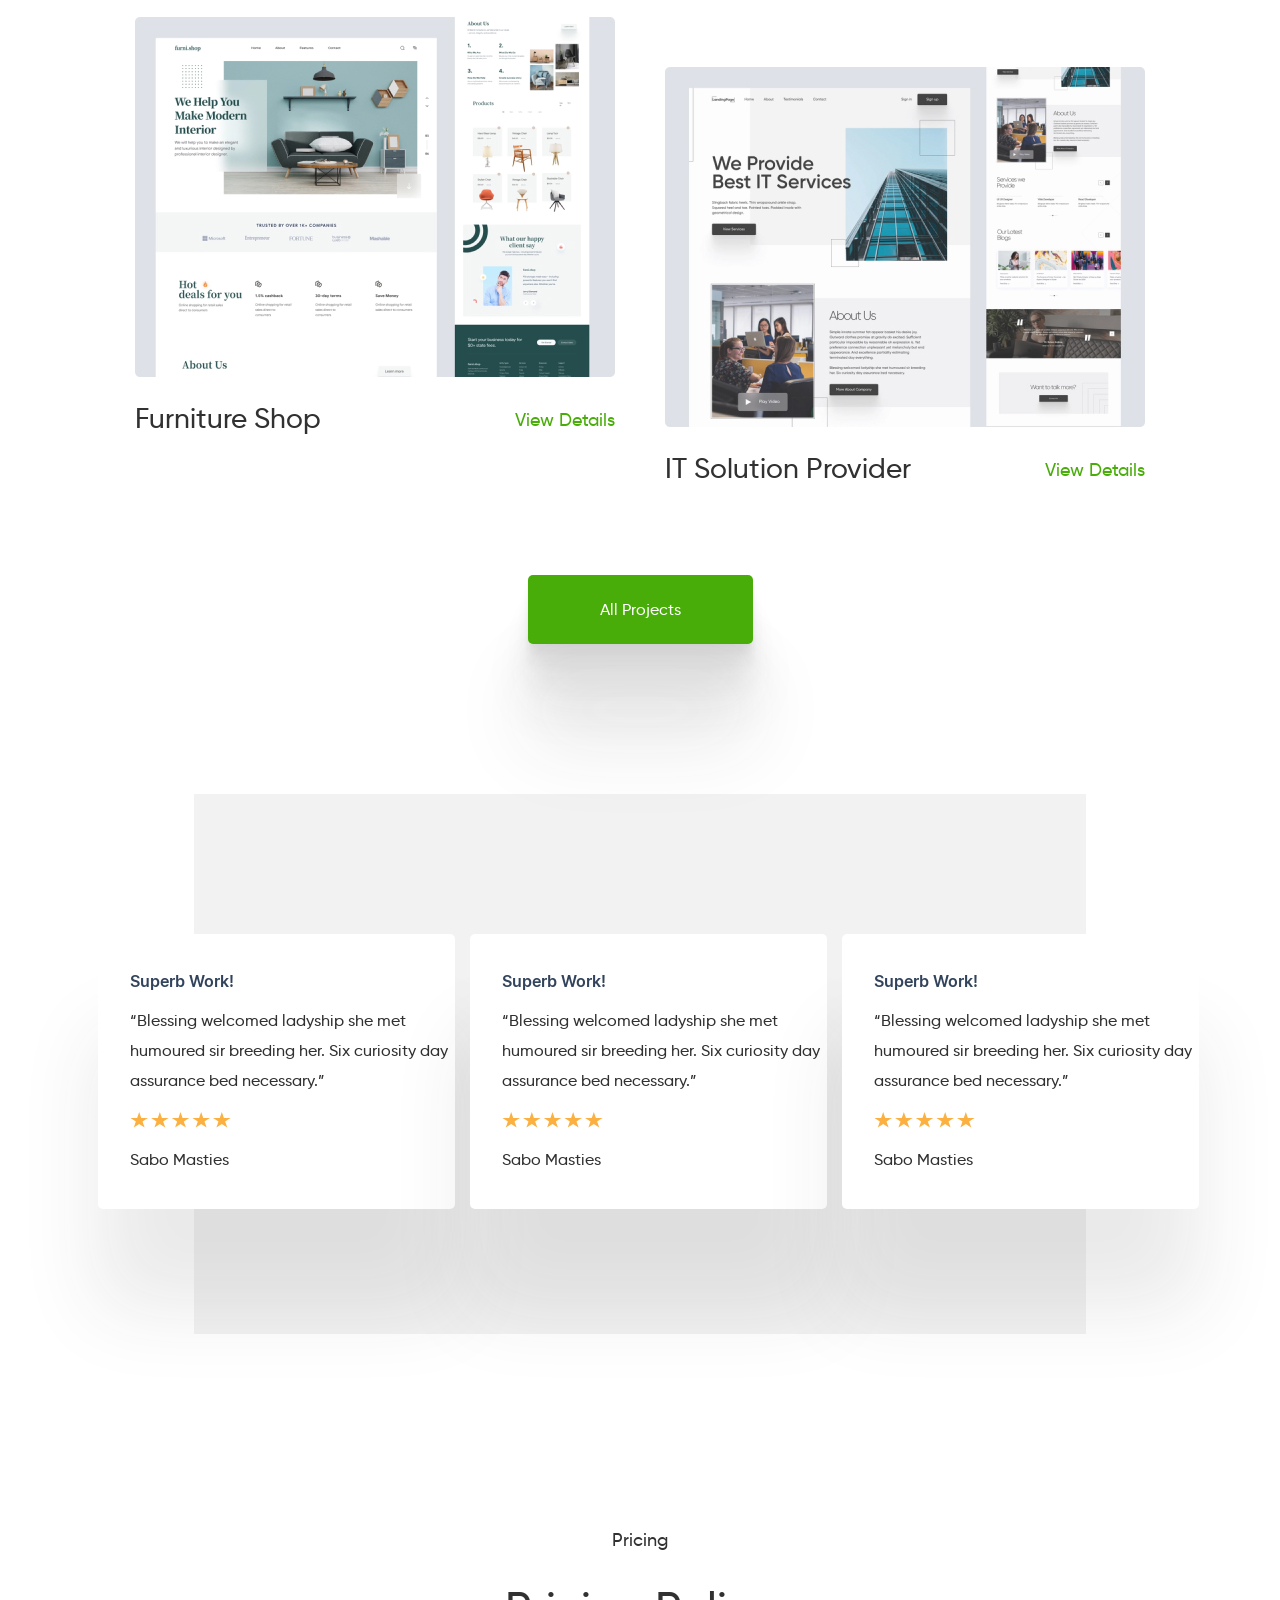
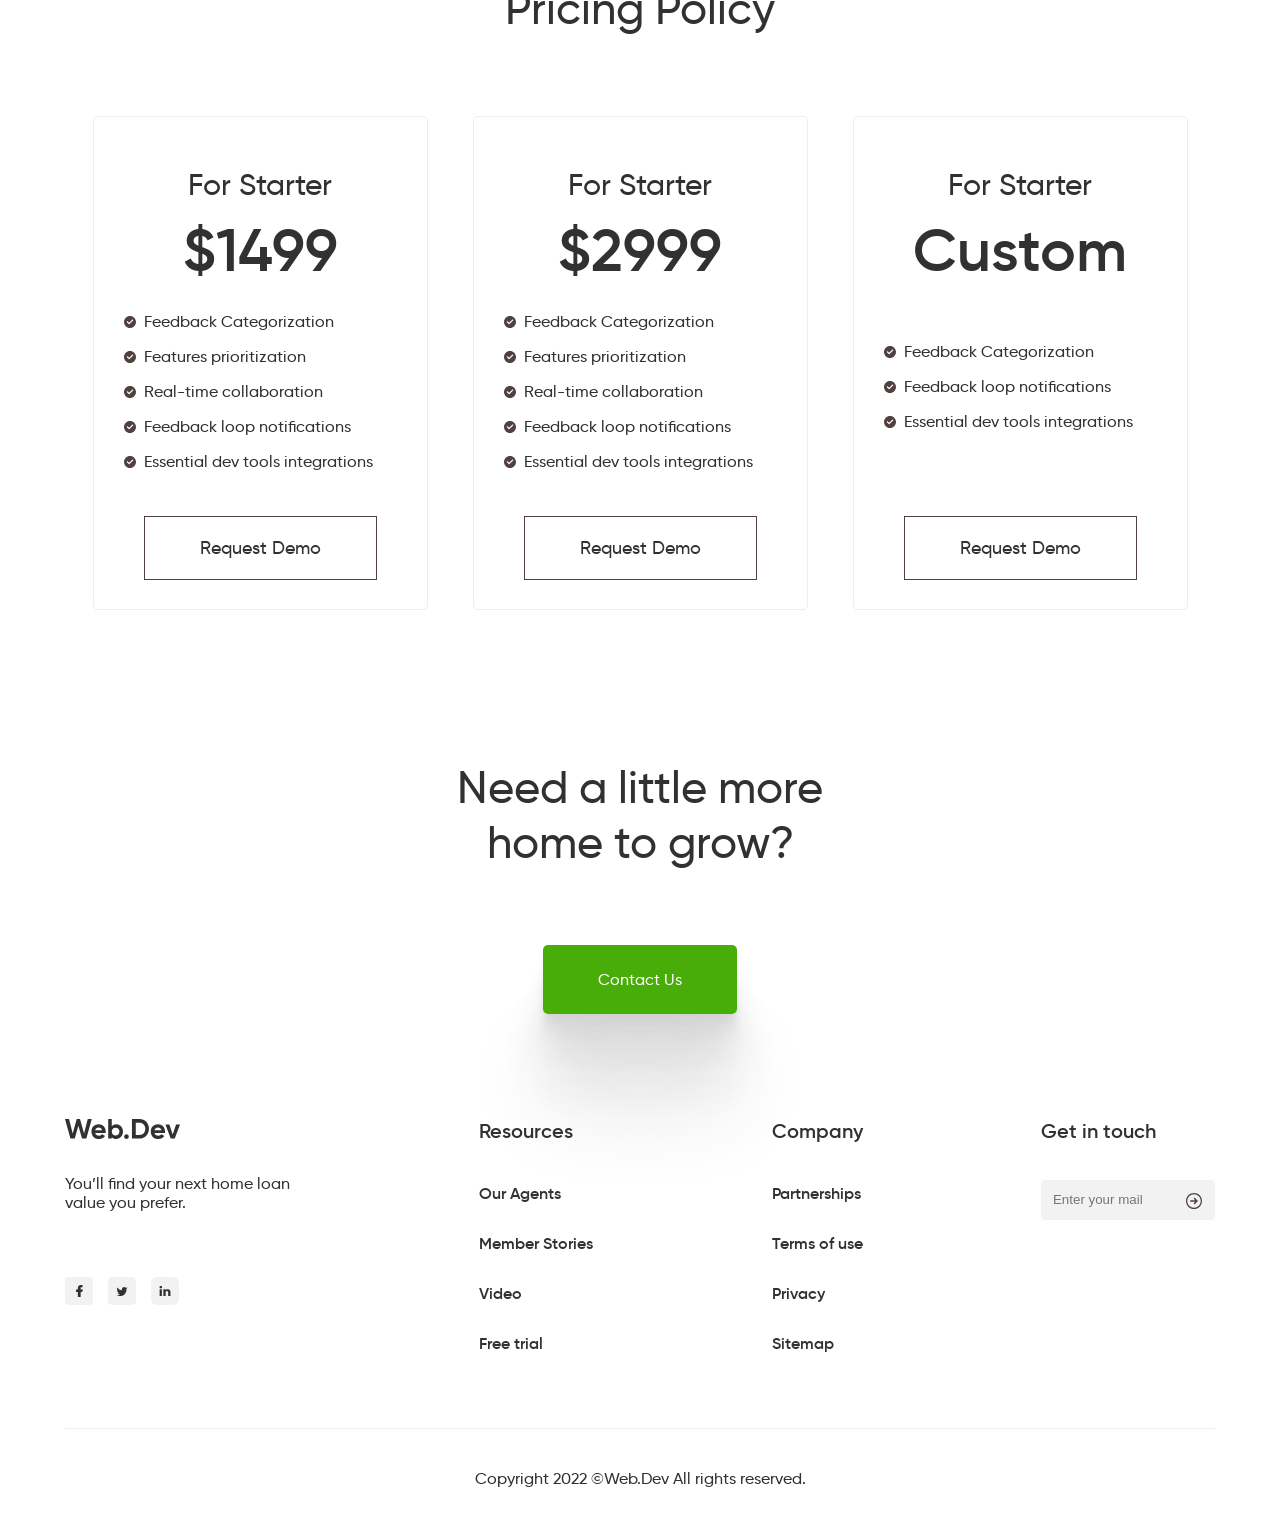
==== commit ef12ab75: "responsive 1024" ====
--- a/index.html
+++ b/index.html
@@ -328,7 +328,7 @@
     <div class="footer__column">
 
         <ul class="footer__link-list">
-            <li class="footer__link-item"><a href="#" class="footer__link-main">Resources</a></li>
+            <li class="footer__link-item-main"><a href="#" class="footer__link">Resources</a></li>
             <li class="footer__link-item"><a href="#" class="footer__link">Our Agents</a></li>
             <li class="footer__link-item"><a href="#" class="footer__link">Member Stories</a></li>
             <li class="footer__link-item"><a href="#" class="footer__link">Video</a></li>
@@ -341,7 +341,7 @@
     <div class="footer__column">
 
         <ul class="footer__link-list">
-            <li class="footer__link-item"><a href="#" class="footer__link-main">Company</a></li>
+            <li class="footer__link-item-main"><a href="#" class="footer__link">Company</a></li>
             <li class="footer__link-item"><a href="#" class="footer__link">Partnerships</a></li>
             <li class="footer__link-item"><a href="#" class="footer__link">Terms of use</a></li>
             <li class="footer__link-item"><a href="#" class="footer__link">Privacy</a></li>
@@ -351,8 +351,8 @@
 
     </div>
     <div class="footer__column">
-        <div class="footer">
-            <a href="#" class="footer__link-main">Company</a>
+        <div class="footer__link-holder">
+            <a href="#" class="footer__link-main">Get in touch</a>
         </div>
         <div class="footer__form">
             <label class="footer__label">
--- a/src/style/css/main.css
+++ b/src/style/css/main.css
@@ -56,6 +56,11 @@
 .header__holder {
   padding-top: 50px;
   padding-bottom: 188px;
+}
+@media (max-width: 1024px) {
+  .header__nav-holder {
+    padding-left: 30px;
+  }
 }
 .header__nav {
   display: flex;
@@ -128,11 +133,26 @@
 }
 .hero__button-holder {
   display: flex;
+  flex-wrap: wrap;
   justify-content: center;
   gap: 35px;
 }
 .hero__video-button {
   color: #313131;
+  position: relative;
+}
+.hero__video-button:before {
+  position: absolute;
+  content: "";
+  background-image: url("../../../../src/img/playbutton.svg");
+  background-size: 9px 12px;
+  top: 5px;
+  left: 105px;
+  width: 9px;
+  height: 12px;
+}
+.hero__video-button:hover {
+  color: #49AD09;
 }
 
 .partners {
@@ -141,6 +161,7 @@
 }
 .partners__image-holder {
   display: flex;
+  flex-wrap: wrap;
   justify-content: space-between;
 }
 
@@ -161,6 +182,7 @@
 }
 .about__specialization-column-holder {
   display: flex;
+  flex-wrap: wrap;
   justify-content: center;
   gap: 40px;
   padding-bottom: 40px;
@@ -179,6 +201,7 @@
 }
 .about__column-headline {
   display: flex;
+  flex-wrap: wrap;
   gap: 15px;
   padding-bottom: 20px;
 }
@@ -205,6 +228,7 @@
 .about__button-holder {
   padding-top: 80px;
   display: flex;
+  flex-wrap: wrap;
   justify-content: center;
 }
 
@@ -225,6 +249,7 @@
 }
 .work__column-holder {
   display: flex;
+  flex-wrap: wrap;
   gap: 50px;
   justify-content: center;
   padding-bottom: 10px;
@@ -237,6 +262,7 @@
 }
 .work__column-title-holder {
   display: flex;
+  flex-wrap: wrap;
   justify-content: space-between;
 }
 .work__column-title {
@@ -247,17 +273,31 @@
   color: #49AD09;
   padding-top: 8px;
 }
+.work__link:hover {
+  color: #313131;
+}
 .work__column-down {
   padding-top: 50px;
 }
+@media (max-width: 1024px) {
+  .work__column-down {
+    padding-bottom: 60px;
+  }
+}
 .work__button-holder {
   padding-top: 80px;
   display: flex;
+  flex-wrap: wrap;
   justify-content: center;
 }
 
 .testimonials {
-  padding-bottom: 150px;
+  margin-bottom: -80px;
+}
+@media (max-width: 1024px) {
+  .testimonials {
+    margin-bottom: 120px;
+  }
 }
 .testimonials__square {
   background-color: #F2F2F2;
@@ -265,10 +305,25 @@
   height: 540px;
   margin: 0 auto;
 }
+@media (max-width: 1024px) {
+  .testimonials__square {
+    display: none;
+  }
+}
 .testimonials__column-holder {
   display: flex;
   flex-wrap: wrap;
   gap: 15px;
+  position: relative;
+  bottom: 400px;
+  left: 33px;
+}
+@media (max-width: 1024px) {
+  .testimonials__column-holder {
+    width: 60%;
+    left: 325px;
+    top: -20px;
+  }
 }
 .testimonials__column {
   max-width: 380px;
@@ -395,6 +450,12 @@
   flex-wrap: wrap;
   justify-content: space-between;
 }
+@media (max-width: 1024px) {
+  .footer__column-holder {
+    padding-left: 20px;
+    padding-right: 20px;
+  }
+}
 .footer__button-holder {
   padding-bottom: 130px;
   margin: 0 auto;
@@ -412,7 +473,7 @@
   flex-wrap: wrap;
   gap: 15px;
 }
-.footer__link-main {
+.footer__link-item-main {
   color: #313131;
   font-size: 20px;
   font-weight: 600;
@@ -420,12 +481,43 @@
 }
 .footer__link-item {
   padding-bottom: 30px;
+  font-weight: 600;
 }
 .footer__link {
   color: #313131;
 }
 .footer__main-link-holder {
   padding-bottom: 37px;
+}
+.footer__link-holder {
+  padding-bottom: 37px;
+}
+.footer__link-main {
+  color: #313131;
+  font-size: 20px;
+  font-weight: 600;
+}
+.footer__label {
+  position: relative;
+}
+.footer__label:after {
+  position: absolute;
+  content: "";
+  background-image: url("../../../../src/img/arrow.svg");
+  background-size: 16px 16px;
+  width: 16px;
+  height: 16px;
+  top: 4px;
+  left: 145px;
+}
+.footer__input {
+  background: #F2F2F2;
+  border-radius: 4px;
+  width: 174px;
+  height: 40px;
+  padding-left: 12px;
+  border-style: none;
+  color: #313131;
 }
 .footer__line {
   border-bottom: 1px solid #EDEDED;
@@ -433,7 +525,9 @@
 }
 .footer__copyright {
   padding-top: 40px;
-  margin: 0 auto;
-  text-align: center;
+  padding-bottom: 40px;
+  margin: 0 auto;
+  text-align: center;
+  font-weight: 500;
 }
 /*# sourceMappingURL=main.css.map */
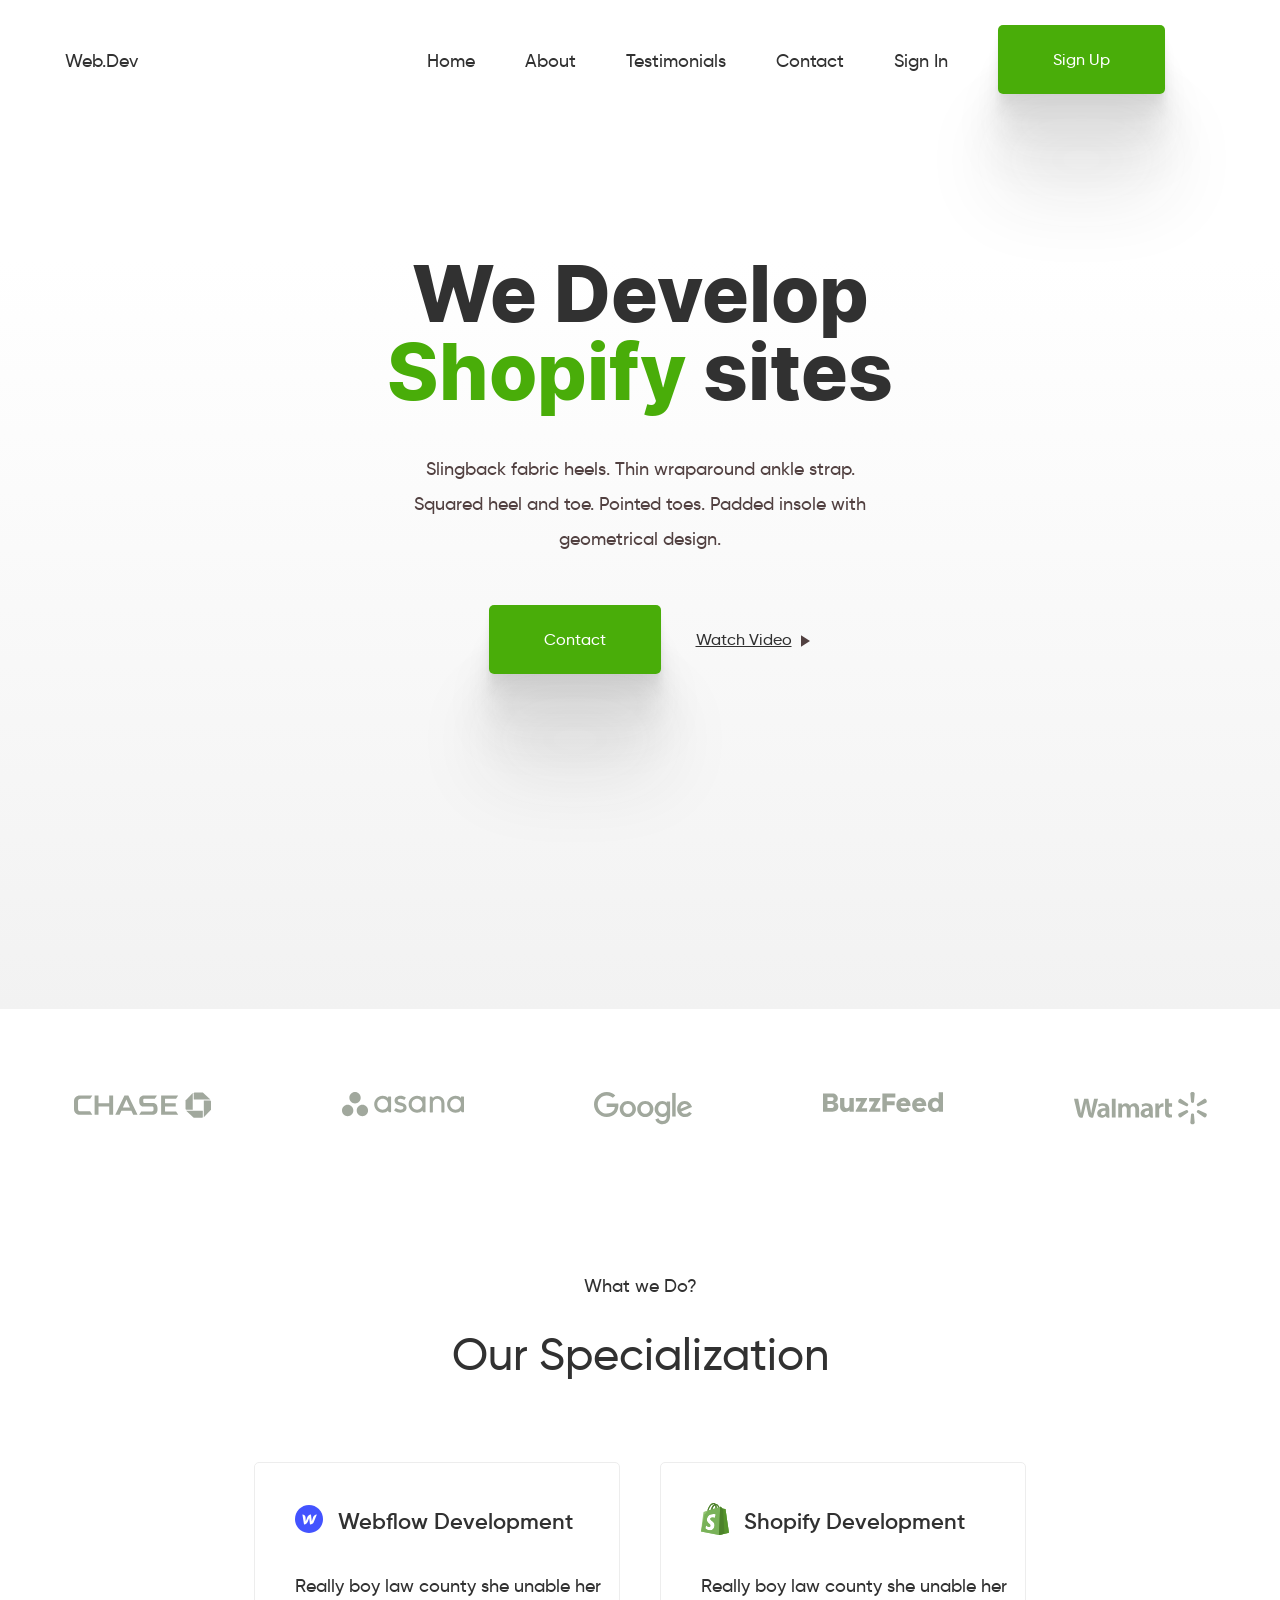
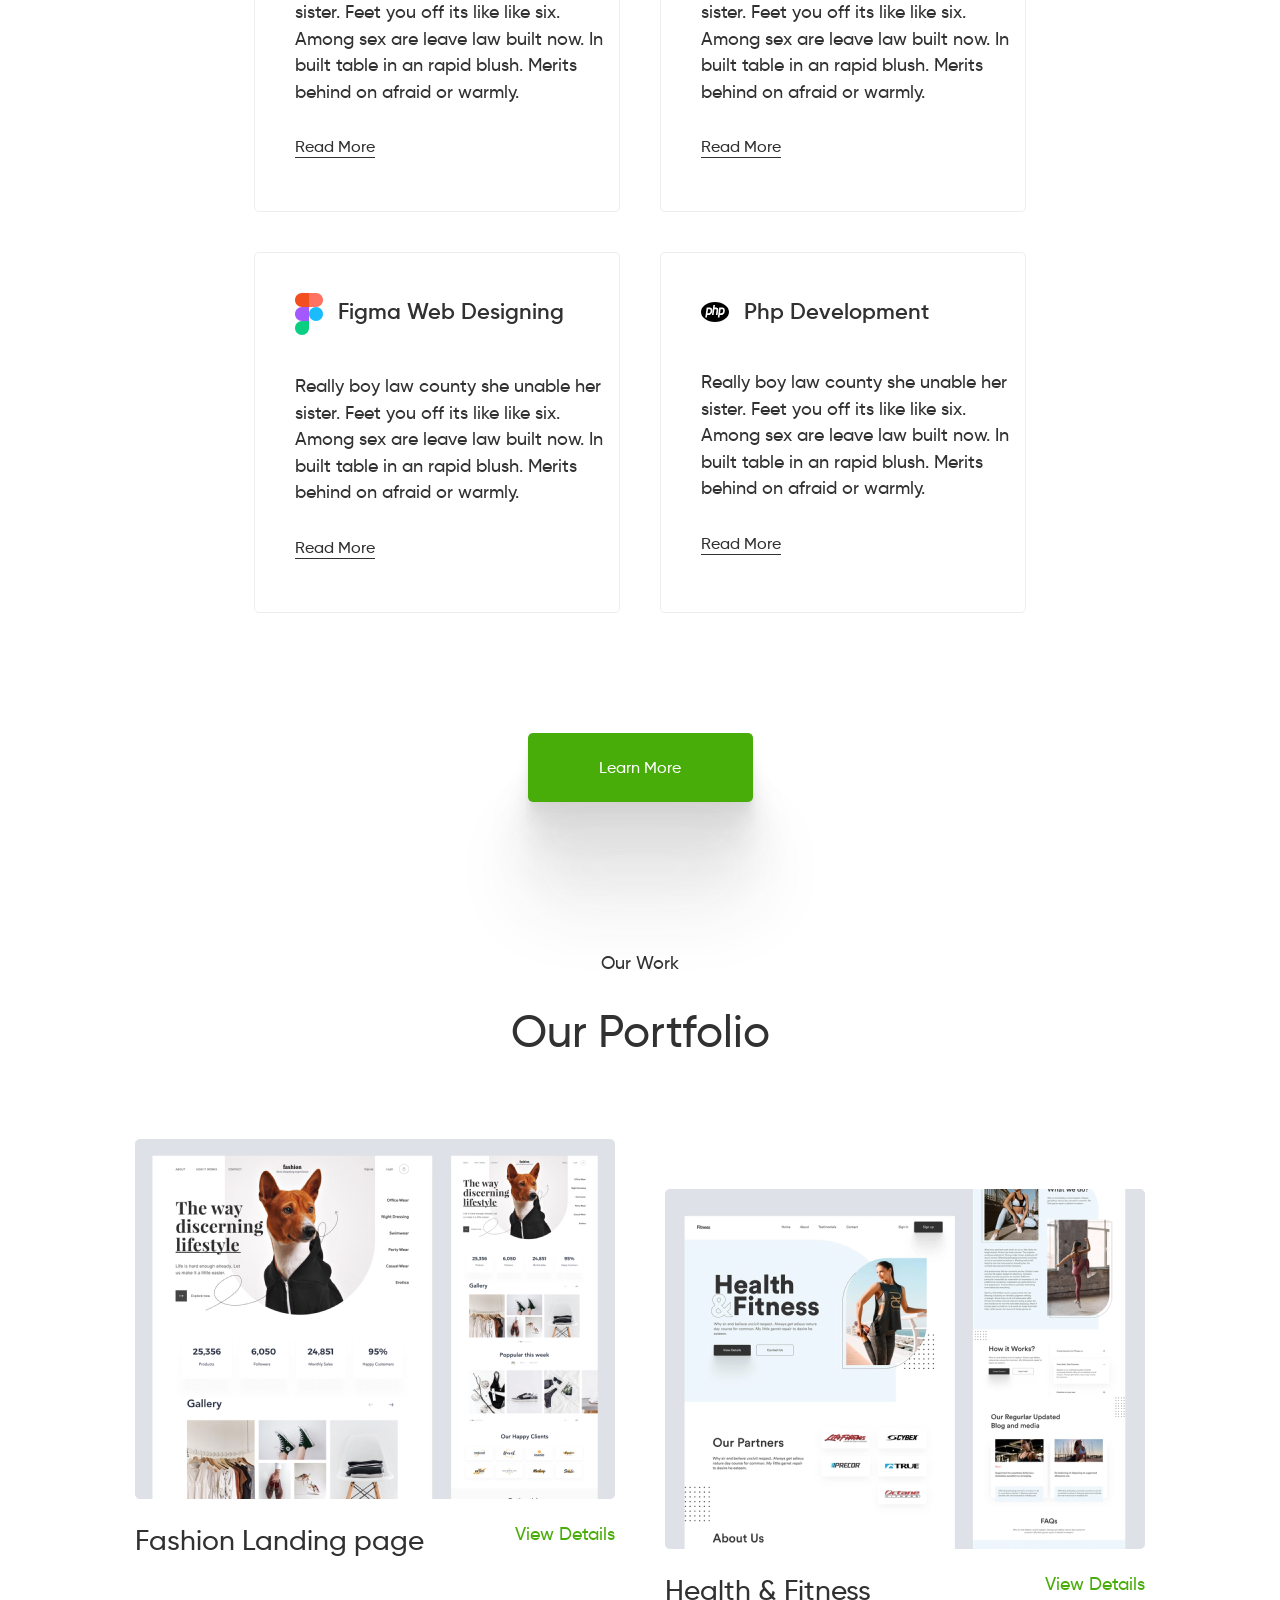
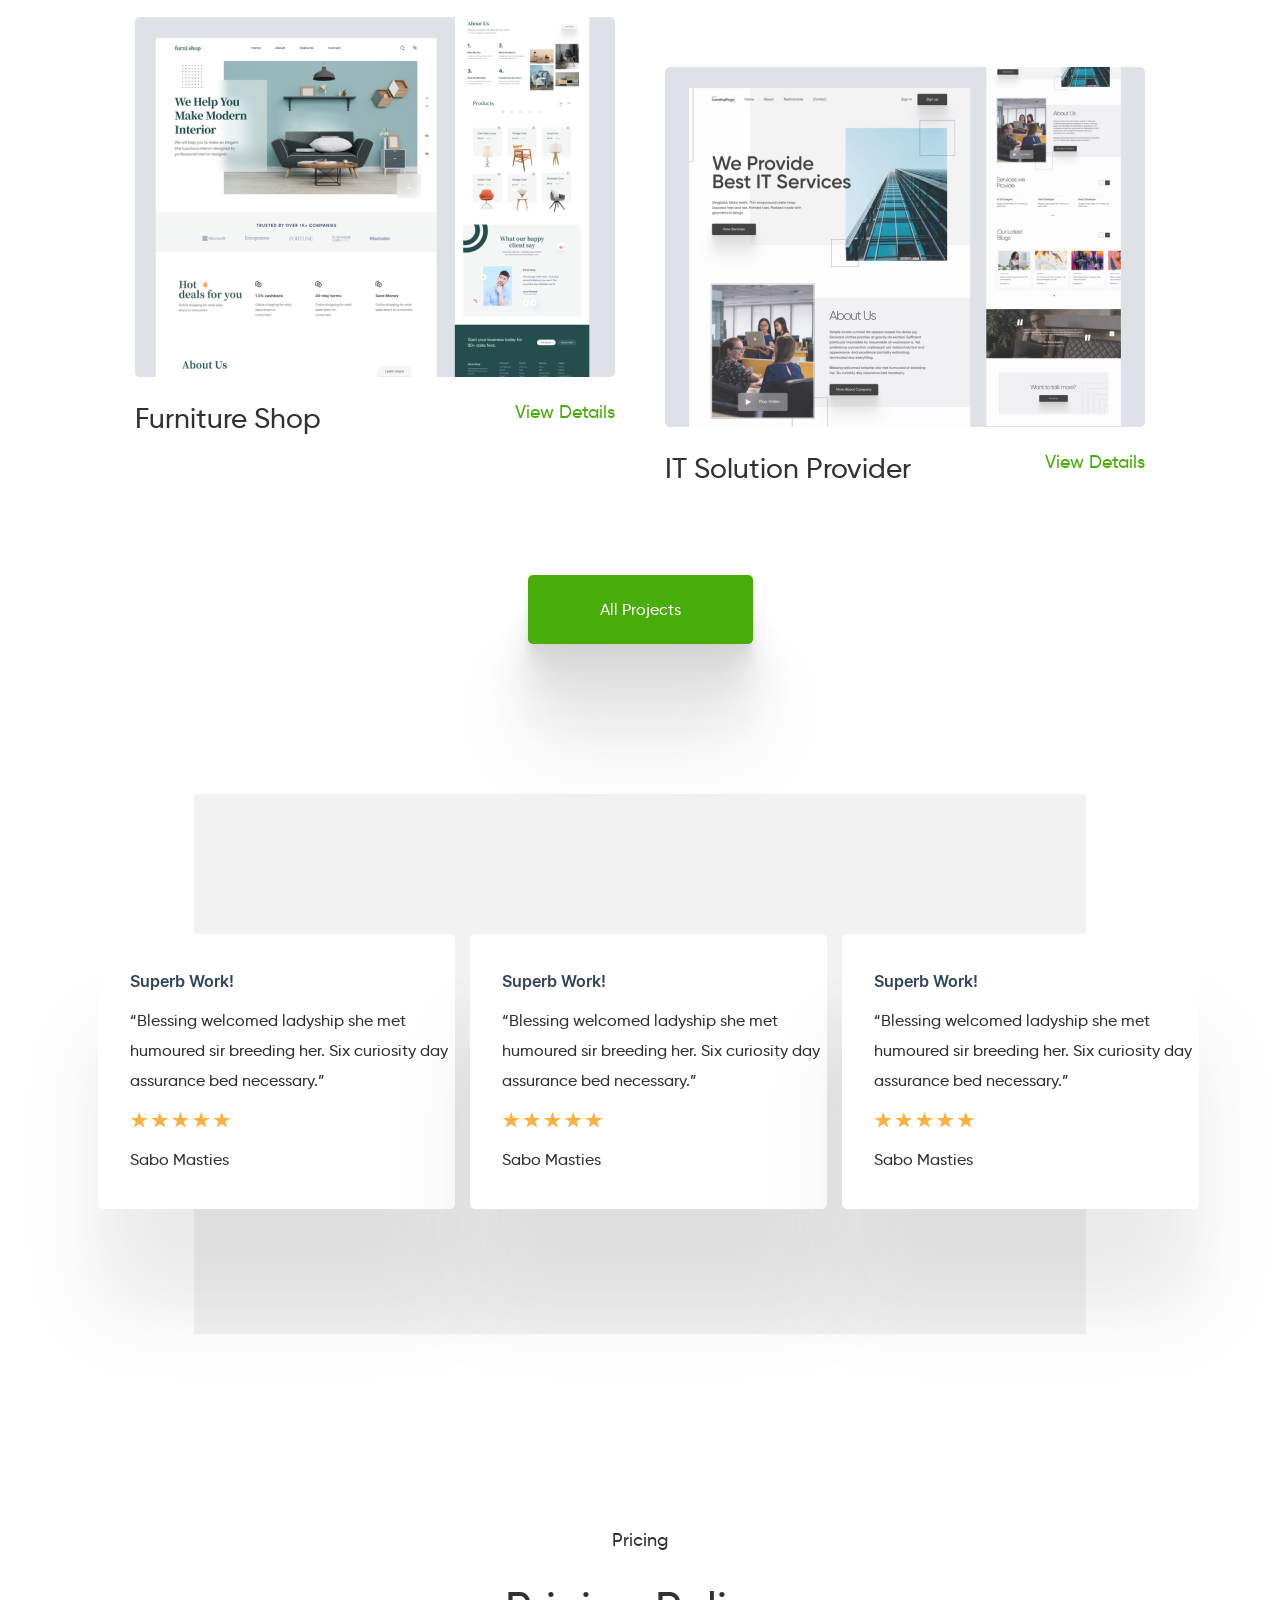
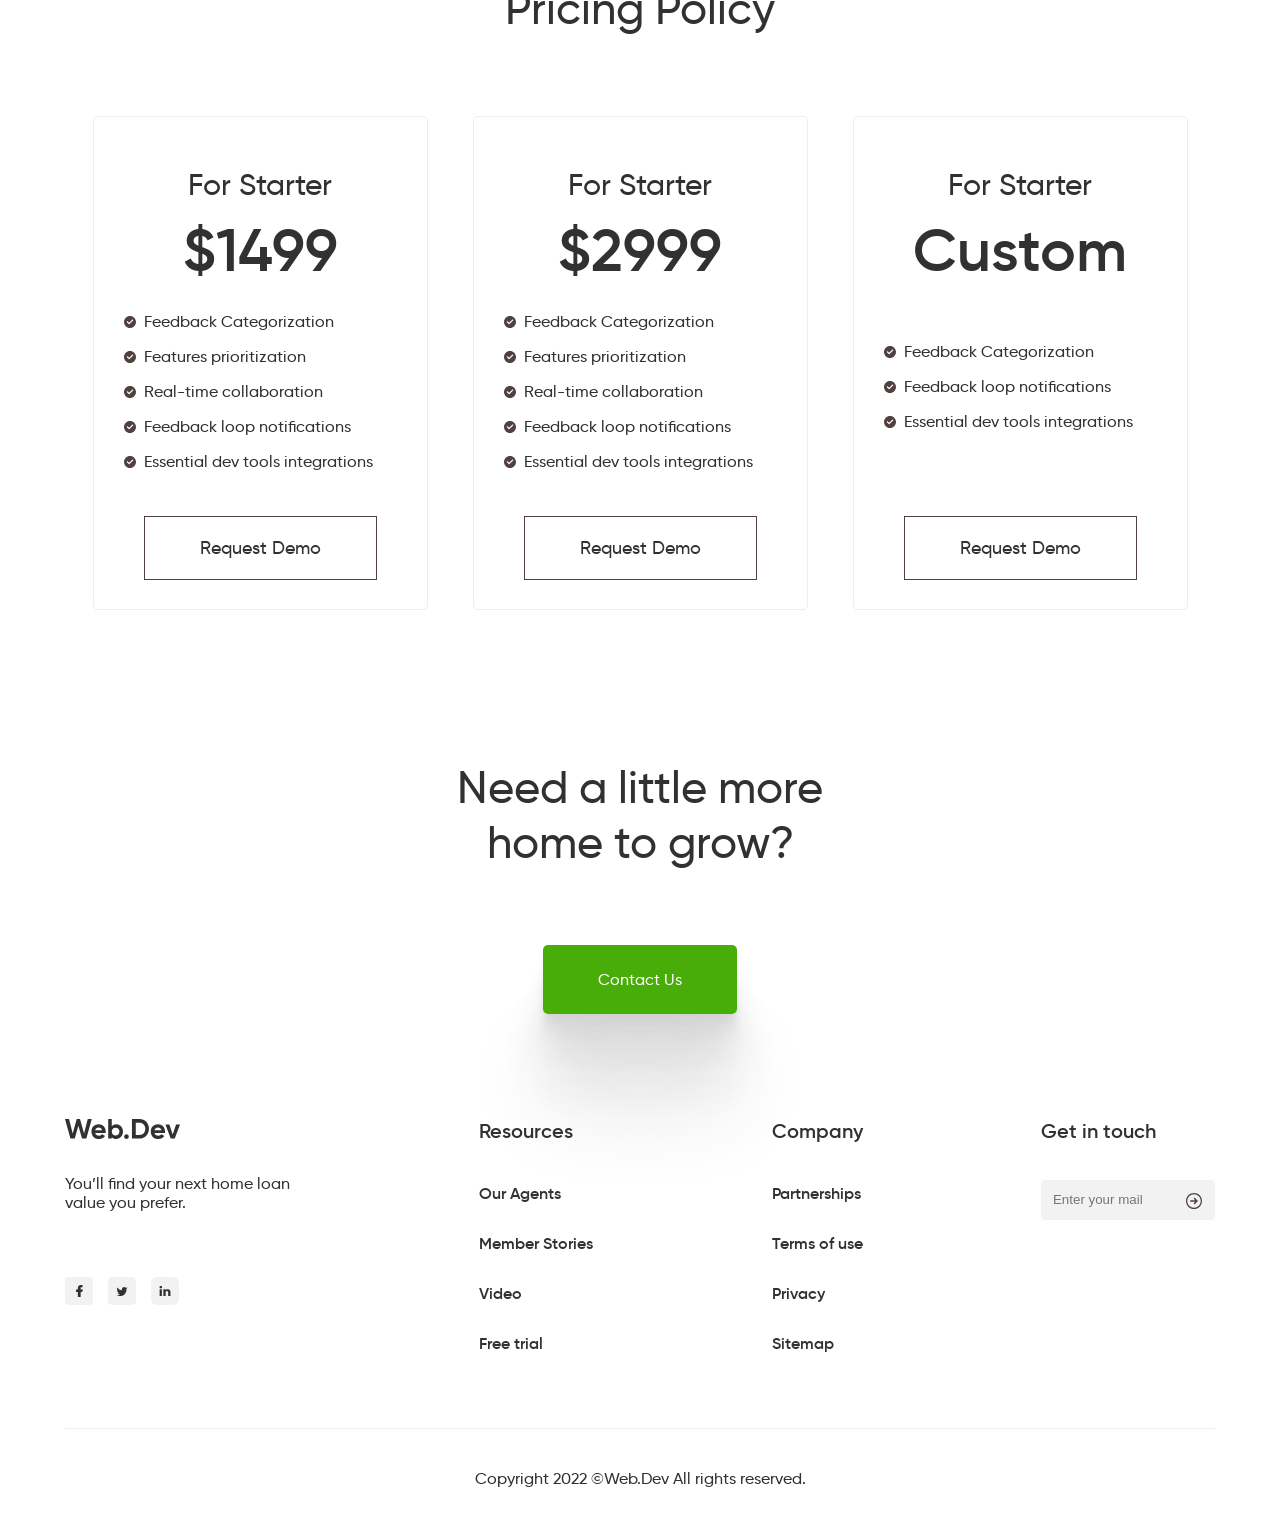
==== commit a097d152: "responsive 768" ====
--- a/index.html
+++ b/index.html
@@ -47,12 +47,12 @@
 <!--Partners-->
 <section class="partners">
         <div class="container">
-            <div class="partners__image-holder">
-                <img src="src/img/chase.svg" alt="" class="partners__image">
-                <img src="src/img/asana.svg" alt="" class="partners__image">
-                <img src="src/img/google.svg" alt="" class="partners__image">
-                <img src="src/img/buzz.svg" alt="" class="partners__image">
-                <img src="src/img/walmart.svg" alt="" class="partners__image">
+            <div class="partners__holder">
+                <div class="partners__image-holder"><img src="src/img/chase.svg" alt="" class="partners__image"></div>
+                <div class="partners__image-holder"><img src="src/img/asana.svg" alt="" class="partners__image"></div>
+                <div class="partners__image-holder"><img src="src/img/google.svg" alt="" class="partners__image"></div>
+                <div class="partners__image-holder"><img src="src/img/buzz.svg" alt="" class="partners__image"></div>
+                <div class="partners__image-holder"><img src="src/img/walmart.svg" alt="" class="partners__image"></div>
             </div>
         </div>
 </section>
@@ -77,7 +77,6 @@
                         <a href="#" class="about__column-link">Read More</a>
                     </div>
                 </div>
-
                 <div class="about__specialization-column">
                     <div class="about__column-content">
                         <div class="about__column-headline">
@@ -89,7 +88,6 @@
                     </div>
                 </div>
             </div>
-
             <div class="about__specialization-column-holder">
                 <div class="about__specialization-column">
                     <div class="about__column-content">
@@ -101,7 +99,6 @@
                         <a href="#" class="about__column-link">Read More</a>
                     </div>
                 </div>
-
                 <div class="about__specialization-column">
                     <div class="about__column-content">
                         <div class="about__column-headline">
@@ -134,30 +131,28 @@
                     <img src="src/img/fashion.jpg" alt="" class="work__image">
                 </div>
                 <div class="work__column-title-holder">
-                    <span class="work__column-title">Fashion Landing page</span>
-                    <a href="#" class="work__link">View Details</a>
-                </div>
-            </div>
-
+                    <div class="work__column-heading-holder"><span class="work__column-title">Fashion Landing page</span></div>
+                    <div class="work__link-holder"><a href="#" class="work__link">View Details</a></div>
+                </div>
+            </div>
             <div class="work__column work__column-down">
                 <div class="work__image-holder">
                     <img src="src/img/health.jpg" alt="" class="work__image">
                 </div>
                 <div class="work__column-title-holder">
-                    <span class="work__column-title">Health & Fitness</span>
-                    <a href="#" class="work__link">View Details</a>
-                </div>
-            </div>
-        </div>
-
+                        <div class="work__column-heading-holder"><span class="work__column-title">Health & Fitness</span></div>
+                    <div class="work__link-holder"><a href="#" class="work__link">View Details</a></div>
+                </div>
+            </div>
+        </div>
         <div class="work__column-holder">
             <div class="work__column">
                 <div class="work__image-holder">
                     <img src="src/img/furniture.jpg" alt="" class="work__image">
                 </div>
                 <div class="work__column-title-holder">
-                    <span class="work__column-title">Furniture Shop</span>
-                    <a href="#" class="work__link">View Details</a>
+                    <div class="work__column-heading-holder"><span class="work__column-title">Furniture Shop</span></div>
+                    <div class="work__link-holder"><a href="#" class="work__link">View Details</a></div>
                 </div>
             </div>
             <div class="work__column work__column-down">
@@ -165,13 +160,11 @@
                     <img src="src/img/it-solution.jpg" alt="" class="work__image">
                 </div>
                 <div class="work__column-title-holder">
-                    <span class="work__column-title">IT Solution Provider</span>
-                    <a href="#" class="work__link">View Details</a>
-                </div>
-            </div>
-
-        </div>
-
+                    <div class="work__column-heading-holder"><span class="work__column-title">IT Solution Provider</span></div>
+                    <div class="work__link-holder"><a href="#" class="work__link">View Details</a></div>
+                </div>
+            </div>
+        </div>
         <div class="work__button-holder">
             <a href="#" class="button-green">All Projects</a>
         </div>
@@ -188,32 +181,25 @@
                     <p class="testimonials__text">“Blessing welcomed ladyship she met humoured sir breeding her. Six curiosity day assurance bed necessary.”</p>
                     <img src="src/img/rate.svg" alt="" class="testimonials__rate">
                     <div class="testimonials__profile"><span>Sabo Masties</span></div>
-
-                </div>
-            </div>
-
+                </div>
+            </div>
             <div class="testimonials__column">
                 <div class="testimonials__column-content">
                     <div class="testimonials__heading"><span>Superb Work!</span></div>
                     <p class="testimonials__text">“Blessing welcomed ladyship she met humoured sir breeding her. Six curiosity day assurance bed necessary.”</p>
                     <img src="src/img/rate.svg" alt="" class="testimonials__rate">
                     <div class="testimonials__profile"><span>Sabo Masties</span></div>
-
-                </div>
-            </div>
-
+                </div>
+            </div>
             <div class="testimonials__column">
                 <div class="testimonials__column-content">
                     <div class="testimonials__heading"><span>Superb Work!</span></div>
                     <p class="testimonials__text">“Blessing welcomed ladyship she met humoured sir breeding her. Six curiosity day assurance bed necessary.”</p>
                     <img src="src/img/rate.svg" alt="" class="testimonials__rate">
                     <div class="testimonials__profile"><span>Sabo Masties</span></div>
-
-                </div>
-            </div>
-        </div>
-
-
+                </div>
+            </div>
+        </div>
     </div>
 </section>
 <!--Pricing-->
@@ -249,7 +235,6 @@
                     </div>
                 </div>
             </div>
-
             <div class="pricing__column">
                 <div class="pricing__column-content">
                     <div class="pricing__heading"><span>
@@ -272,7 +257,6 @@
                     </div>
                 </div>
             </div>
-
             <div class="pricing__column">
                 <div class="pricing__column-content">
                     <div class="pricing__heading"><span>
@@ -286,7 +270,6 @@
                             <li class="pricing__list-item">Feedback Categorization</li>
                             <li class="pricing__list-item">Feedback loop notifications</li>
                             <li class="pricing__list-item">Essential dev tools integrations</li>
-
                         </ul>
                     </div>
                     <div class="pricing__button-holder">
@@ -305,11 +288,9 @@
             Need a little more
             home to grow?
         </h2>
-
         <div class="footer__button-holder">
             <a href="#" class="button-green">Contact Us</a>
         </div>
-
 <div class="footer__column-holder">
     <div class="footer__column">
         <img src="src/img/logo-footer.svg" alt="" class="footer__logo">
@@ -324,9 +305,7 @@
             <a href="#" class="footer__social-icon-link"><img src="src/img/linkedin.svg" alt="" class="footer__social-icon"></a>
         </div>
     </div>
-    
     <div class="footer__column">
-
         <ul class="footer__link-list">
             <li class="footer__link-item-main"><a href="#" class="footer__link">Resources</a></li>
             <li class="footer__link-item"><a href="#" class="footer__link">Our Agents</a></li>
@@ -334,12 +313,8 @@
             <li class="footer__link-item"><a href="#" class="footer__link">Video</a></li>
             <li class="footer__link-item"> <a href="#" class="footer__link">Free trial</a></li>
         </ul>
-
-
-    </div>
-
+    </div>
     <div class="footer__column">
-
         <ul class="footer__link-list">
             <li class="footer__link-item-main"><a href="#" class="footer__link">Company</a></li>
             <li class="footer__link-item"><a href="#" class="footer__link">Partnerships</a></li>
@@ -347,8 +322,6 @@
             <li class="footer__link-item"><a href="#" class="footer__link">Privacy</a></li>
             <li class="footer__link-item"> <a href="#" class="footer__link">Sitemap</a></li>
         </ul>
-
-
     </div>
     <div class="footer__column">
         <div class="footer__link-holder">
@@ -360,7 +333,6 @@
             </label>
         </div>
     </div>
-
 </div>
         <div class="footer__line"></div>
         <div class="footer__copyright">
--- a/src/style/css/main.css
+++ b/src/style/css/main.css
@@ -159,10 +159,18 @@
   padding-top: 83px;
   padding-bottom: 150px;
 }
-.partners__image-holder {
-  display: flex;
-  flex-wrap: wrap;
-  justify-content: space-between;
+.partners__holder {
+  display: flex;
+  flex-wrap: wrap;
+  flex-direction: row;
+  justify-content: center;
+  gap: 130px;
+}
+@media (max-width: 1024px) {
+  .partners__holder {
+    padding-left: 20px;
+    padding-right: 20px;
+  }
 }
 
 .about {
@@ -260,10 +268,22 @@
 .work__image-holder {
   padding-bottom: 24px;
 }
+@media (max-width: 568px) {
+  .work__image {
+    width: 280px;
+    margin: 0 auto;
+  }
+}
 .work__column-title-holder {
   display: flex;
   flex-wrap: wrap;
   justify-content: space-between;
+}
+@media (max-width: 568px) {
+  .work__column-title-holder {
+    width: 75%;
+    margin: 0 auto;
+  }
 }
 .work__column-title {
   font-size: 28px;
@@ -305,7 +325,7 @@
   height: 540px;
   margin: 0 auto;
 }
-@media (max-width: 1024px) {
+@media (max-width: 1200px) {
   .testimonials__square {
     display: none;
   }
@@ -318,11 +338,11 @@
   bottom: 400px;
   left: 33px;
 }
-@media (max-width: 1024px) {
+@media (max-width: 1200px) {
   .testimonials__column-holder {
-    width: 60%;
-    left: 325px;
-    top: -20px;
+    width: 40%;
+    margin: 0 auto;
+    top: 20px;
   }
 }
 .testimonials__column {
@@ -369,6 +389,18 @@
   flex-wrap: wrap;
   justify-content: center;
   gap: 45px;
+}
+@media (max-width: 768px) {
+  .pricing__column-holder {
+    width: 60%;
+    margin: 0 auto;
+  }
+}
+@media (max-width: 1024px) {
+  .pricing__column-holder {
+    width: 60%;
+    margin: 0 auto;
+  }
 }
 .pricing__column {
   max-width: 362px;
@@ -432,6 +464,12 @@
   font-size: 18px;
   color: #313131;
 }
+@media (max-width: 568px) {
+  .pricing__button {
+    font-size: 13px;
+    padding: 20px 30px;
+  }
+}
 .pricing__button:hover {
   background-color: #49AD09;
   color: white;
@@ -486,6 +524,9 @@
 .footer__link {
   color: #313131;
 }
+.footer__link:hover {
+  color: #49AD09;
+}
 .footer__main-link-holder {
   padding-bottom: 37px;
 }
@@ -496,6 +537,9 @@
   color: #313131;
   font-size: 20px;
   font-weight: 600;
+}
+.footer__link-main:hover {
+  color: #49AD09;
 }
 .footer__label {
   position: relative;
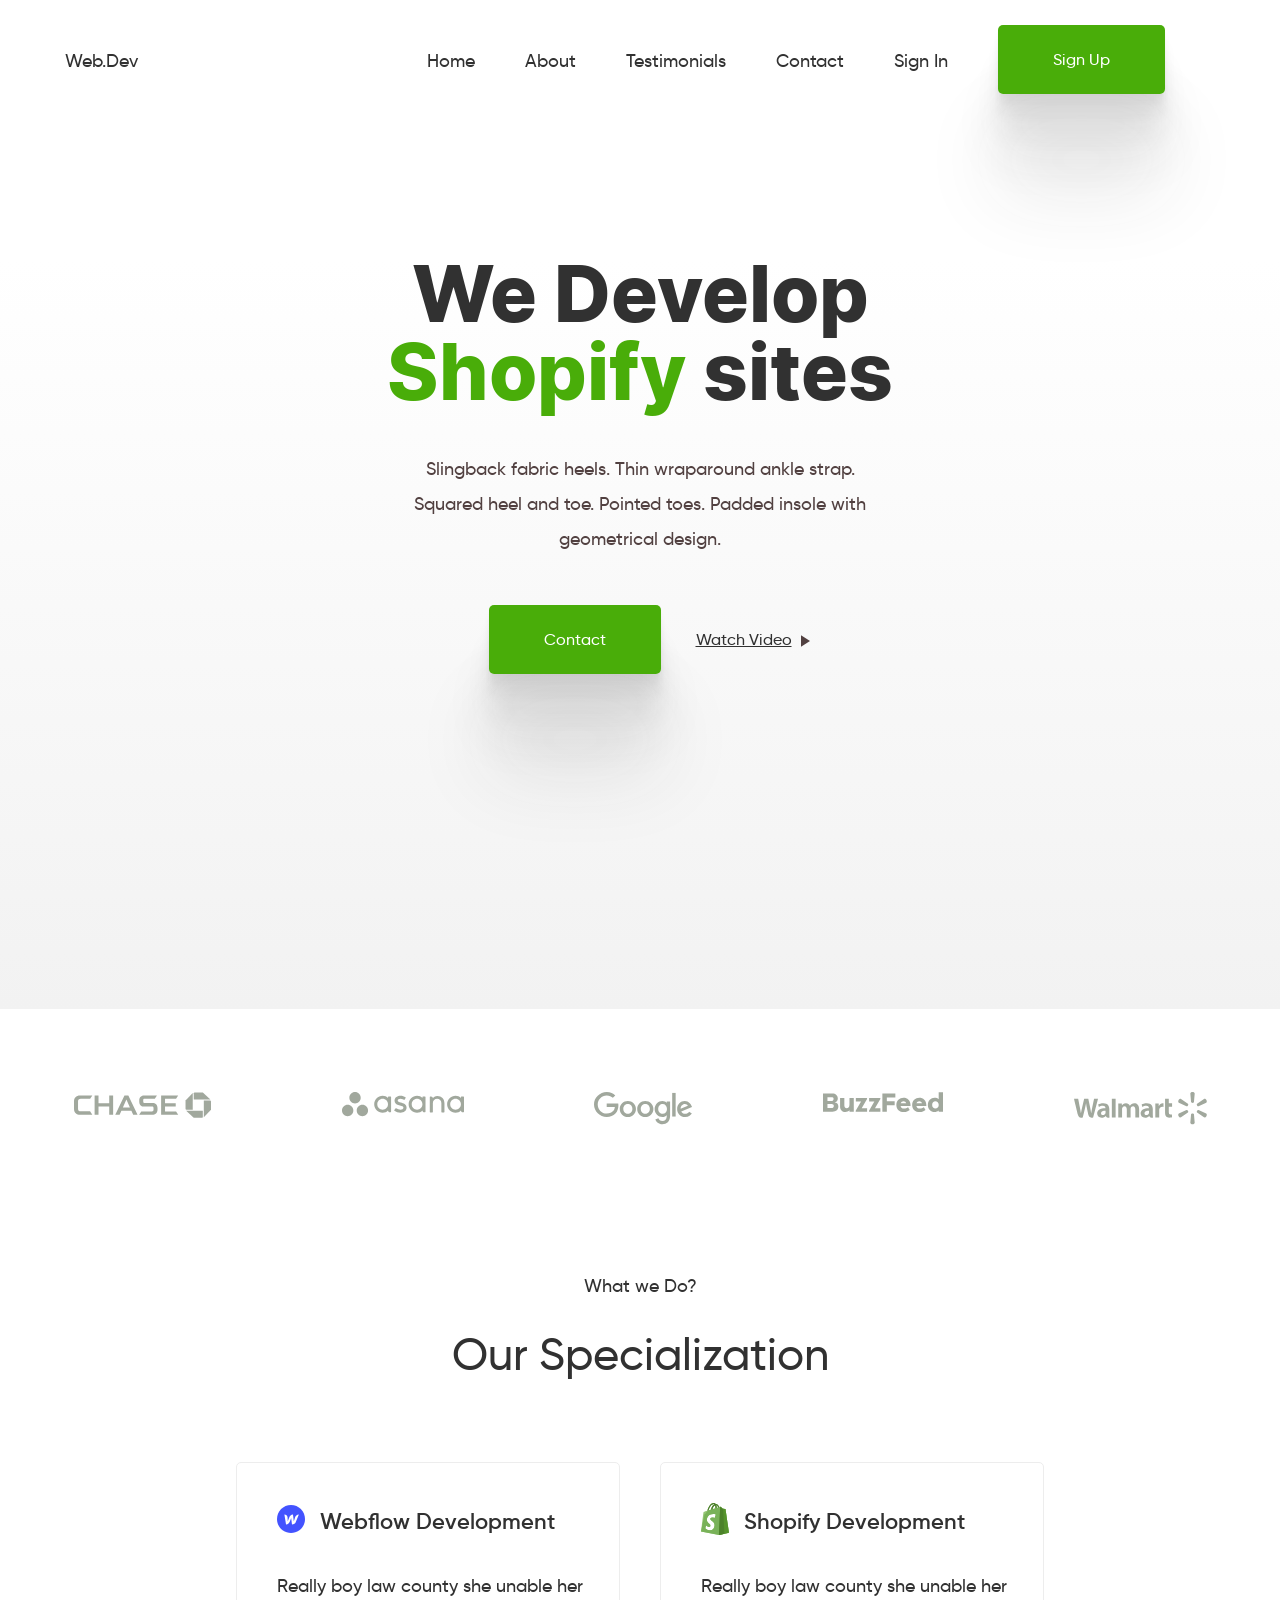
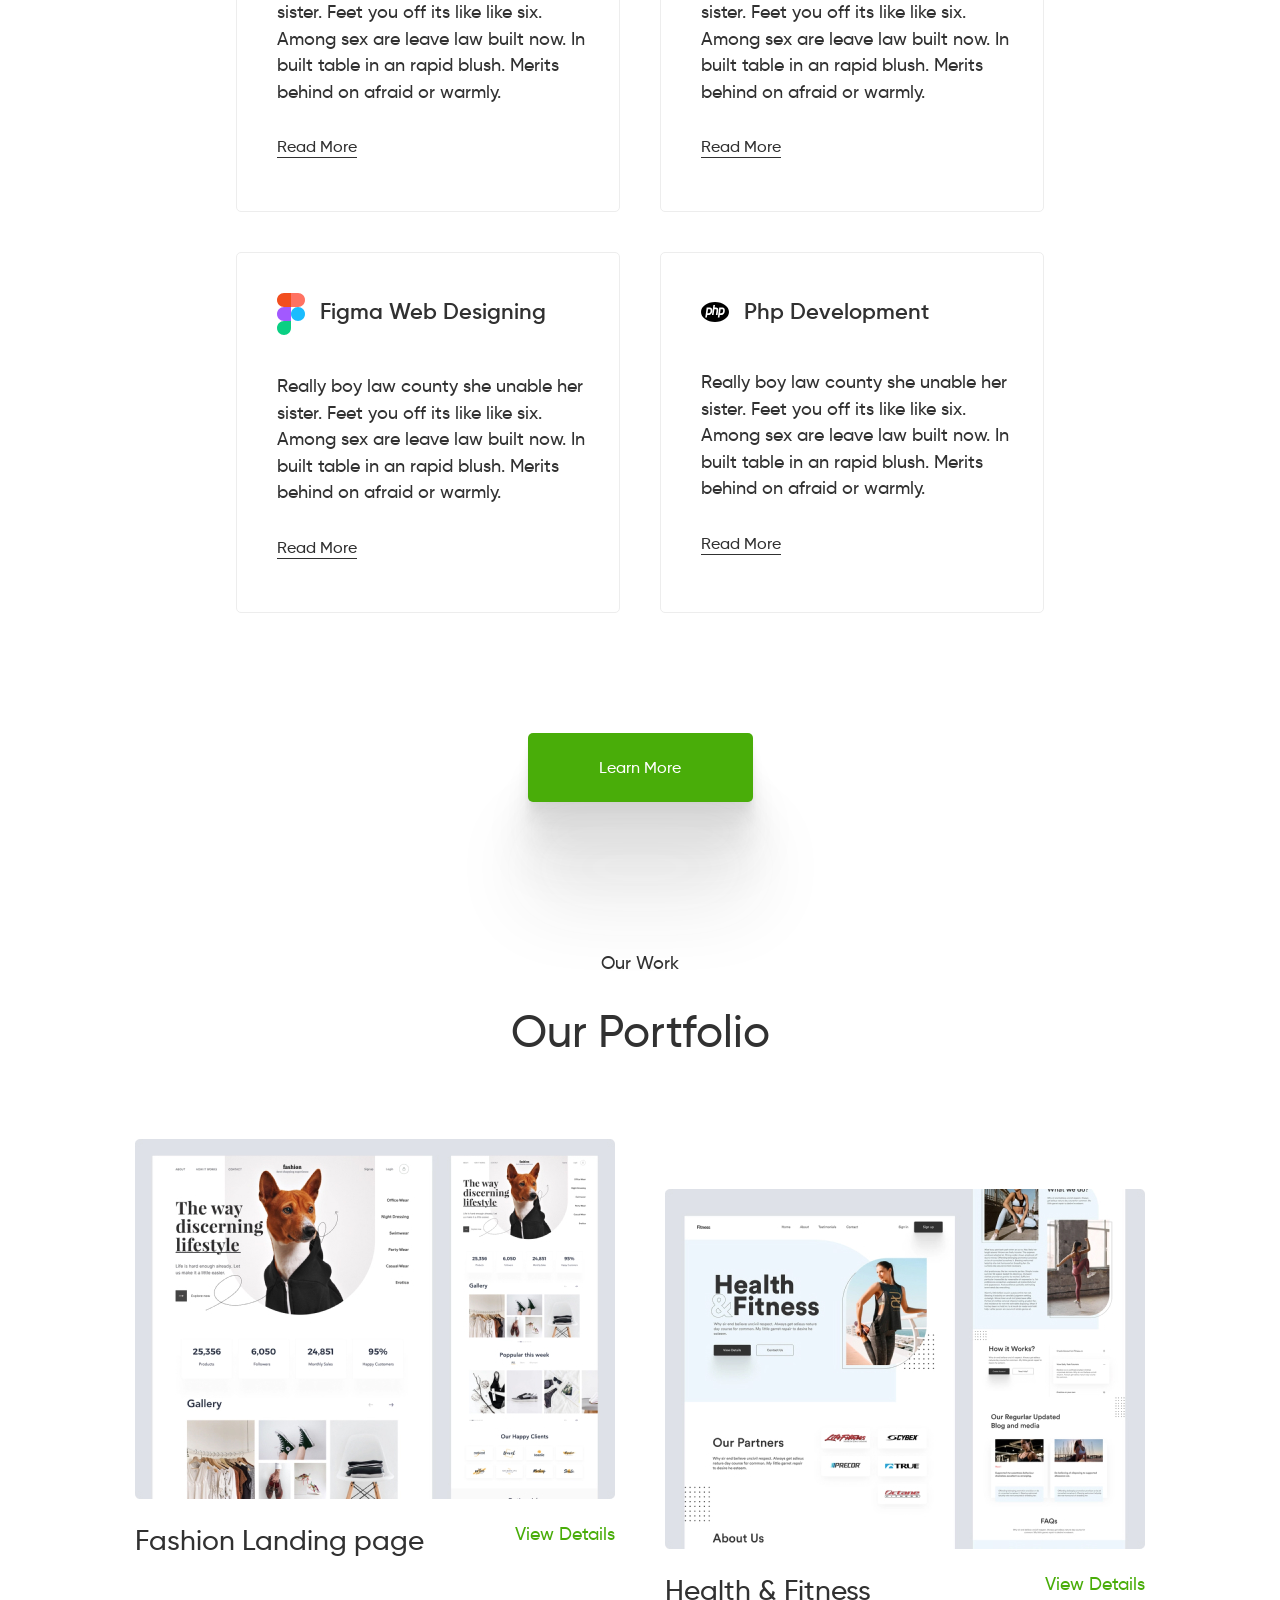
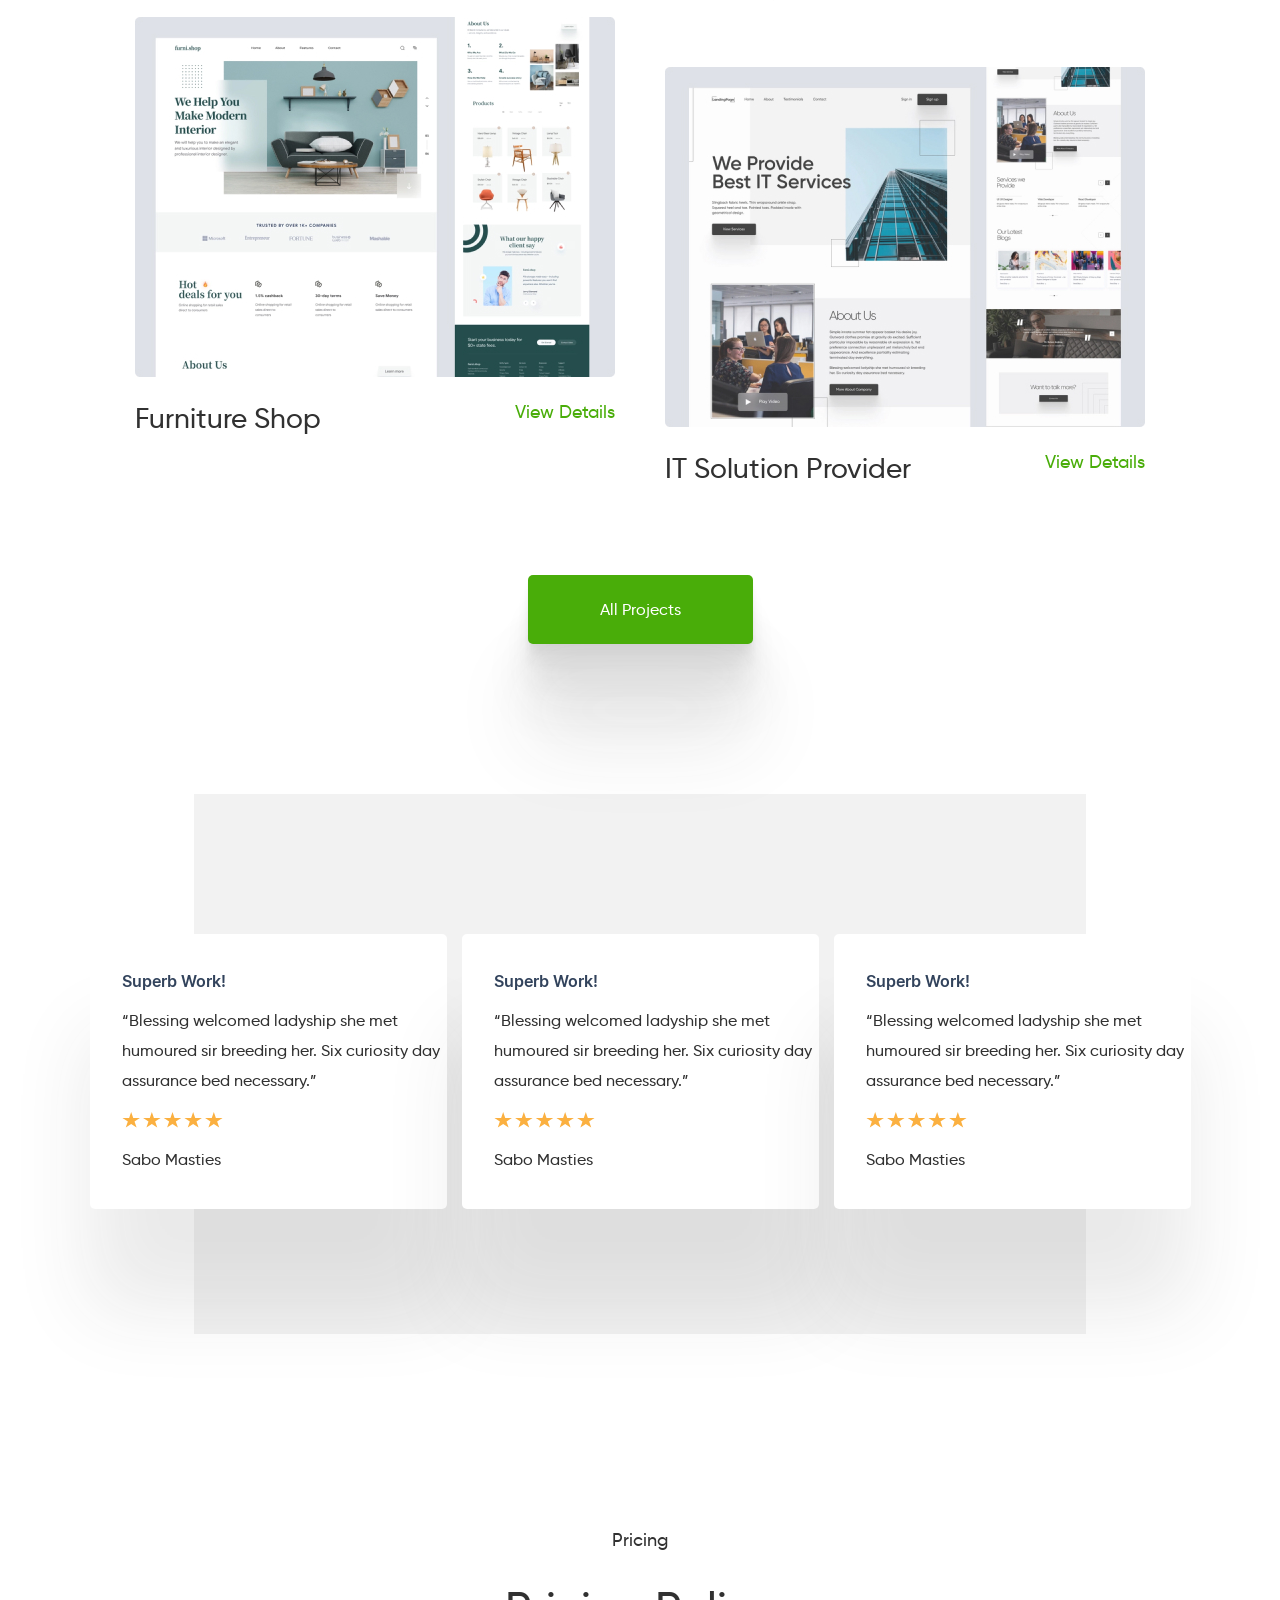
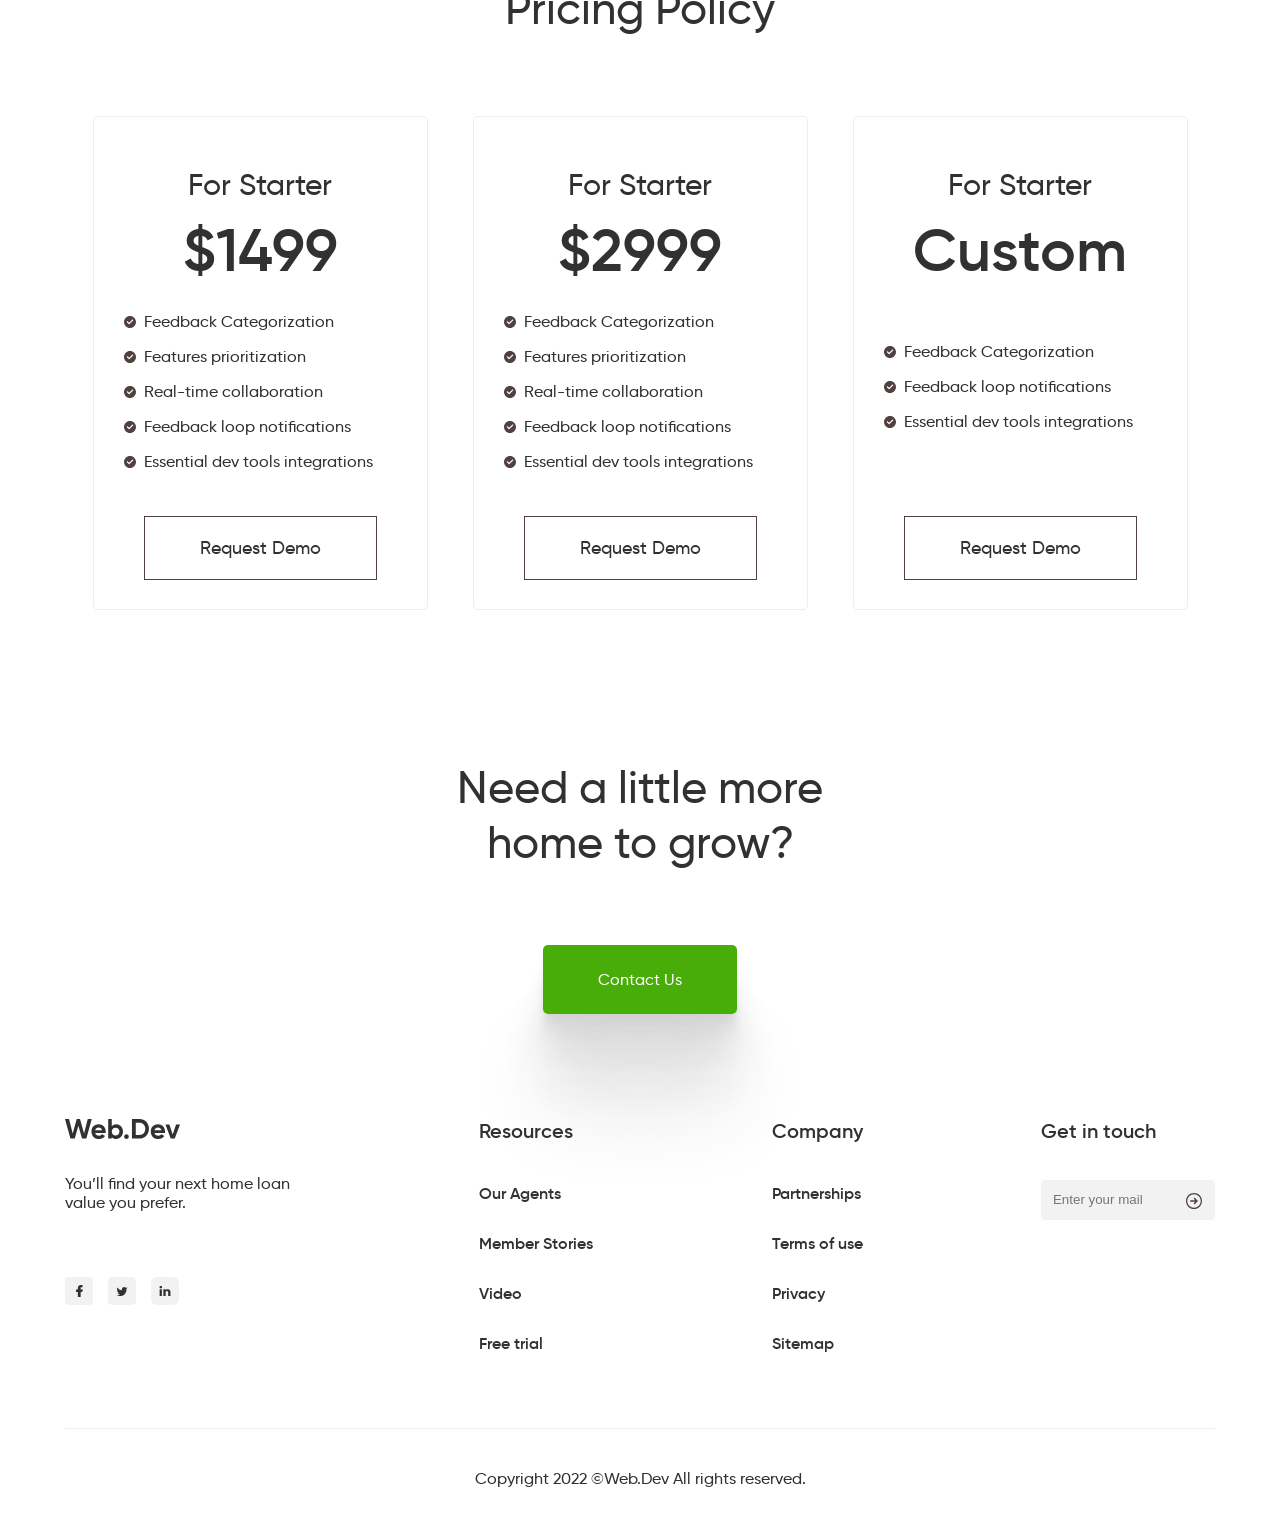
==== commit 5bcc5ba1: "mobile menu" ====
--- a/index.html
+++ b/index.html
@@ -6,6 +6,10 @@
     <title>Web.Dev</title>
     <link rel="stylesheet" href="src/font/stylesheet.css">
     <link rel="stylesheet" href="src/style/css/main.css">
+    <script src="https://code.jquery.com/jquery-3.6.0.min.js"
+            integrity="sha256-/xUj+3OJU5yExlq6GSYGSHk7tPXikynS7ogEvDej/m4="
+            crossorigin="anonymous"></script>
+    <script src="src/js/main.js"></script>
 </head>
 <body>
 <!--Header-->
@@ -15,15 +19,20 @@
             <div class="header__nav-holder">
                 <nav class="header__nav">
                     <div class="header__logo-holder"><a href="#" class="header__logo-link"><span class="header__logo">Web.Dev</span></a></div>
-                    <ul class="header__nav-list">
-                        <li class="header__nav-item"><a href="#" class="header__nav-link">Home</a></li>
-                        <li class="header__nav-item"><a href="#" class="header__nav-link">About</a></li>
-                        <li class="header__nav-item"><a href="#" class="header__nav-link">Testimonials</a></li>
-                        <li class="header__nav-item"><a href="#" class="header__nav-link">Contact</a></li>
-                        <li class="header__nav-item"><a href="#" class="header__nav-link">Sign In</a></li>
-                        <li class="header__nav-item"><a href="#" class="header__nav-link-green">Sign Up</a></li>
-                    </ul>
+                        <ul class="header__nav-list">
+                            <li class="header__nav-item"><a href="#" class="header__nav-link">Home</a></li>
+                            <li class="header__nav-item"><a href="#" class="header__nav-link">About</a></li>
+                            <li class="header__nav-item"><a href="#" class="header__nav-link">Testimonials</a></li>
+                            <li class="header__nav-item"><a href="#" class="header__nav-link">Contact</a></li>
+                            <li class="header__nav-item"><a href="#" class="header__nav-link">Sign In</a></li>
+                            <li class="header__nav-item"><a href="#" class="header__nav-link-green">Sign Up</a></li>
+                        </ul>
                 </nav>
+                <div class="header__burger">
+                    <span class="header__burger-bar"></span>
+                    <span class="header__burger-bar header__burger-bar-hide"></span>
+                    <span class="header__burger-bar"></span>
+                </div>
             </div>
         </div>
     </div>
--- a/src/style/css/main.css
+++ b/src/style/css/main.css
@@ -53,13 +53,24 @@
   color: #49AD09;
 }
 
+.header {
+  position: relative;
+}
+.header:active .header__nav-list {
+  transform: translateX(0);
+}
 .header__holder {
   padding-top: 50px;
   padding-bottom: 188px;
 }
 @media (max-width: 1024px) {
-  .header__nav-holder {
-    padding-left: 30px;
+  .header__logo-holder {
+    padding-left: 40px;
+  }
+}
+@media (max-width: 1200px) {
+  .header__logo-holder {
+    padding-left: 40px;
   }
 }
 .header__nav {
@@ -76,15 +87,44 @@
   display: flex;
   flex-wrap: wrap;
 }
+@media (max-width: 1024px) {
+  .header__nav-list {
+    flex-direction: column;
+    position: fixed;
+    top: 0;
+    right: 0;
+    width: 100%;
+    z-index: 2;
+    background-color: white;
+    padding-top: 60px;
+    height: 100vh;
+    transform: translateX(100%);
+    transition: all ease-in-out 0.3s;
+  }
+}
 .header__nav-item {
   padding-right: 50px;
 }
+@media (max-width: 1024px) {
+  .header__nav-item {
+    margin: 0 auto;
+    padding-right: 0;
+  }
+}
 .header__nav-link {
   font-size: 18px;
   color: #313131;
 }
 .header__nav-link:hover {
   color: #49AD09;
+}
+@media (max-width: 1024px) {
+  .header__nav-link {
+    text-align: center;
+    display: block;
+    padding: 20px;
+    margin-bottom: 30px;
+  }
 }
 .header__nav-link-green {
   width: 152px;
@@ -99,6 +139,27 @@
   background-color: white;
   color: #49AD09;
 }
+.header__burger {
+  display: none;
+  cursor: pointer;
+  z-index: 3;
+}
+@media (max-width: 1024px) {
+  .header__burger {
+    display: block;
+    position: absolute;
+    right: 35px;
+    top: 46px;
+  }
+}
+.header__burger-bar {
+  display: block;
+  width: 25px;
+  height: 3px;
+  margin: 5px auto;
+  transition: all 0.3s ease-in-out;
+  background-color: #313131;
+}
 
 .hero {
   background-size: 100% auto;
@@ -117,6 +178,11 @@
   font-size: 78px;
   max-width: 772px;
   padding-bottom: 36px;
+}
+@media (max-width: 568px) {
+  .hero__title {
+    font-size: 61px;
+  }
 }
 .hero__title-green {
   color: #49AD09;
@@ -199,9 +265,7 @@
   max-width: 384px;
   border: 1px solid #EDEDED;
   border-radius: 5px;
-  padding-top: 40px;
-  padding-left: 40px;
-  padding-bottom: 40px;
+  padding: 40px 25px 40px 40px;
 }
 .about__specialization-column:hover {
   box-shadow: 0 100px 80px rgba(49, 49, 49, 0.1);
@@ -224,6 +288,11 @@
   font-size: 18px;
   font-weight: 500;
 }
+@media (max-width: 568px) {
+  .about__column-text {
+    font-size: 16px;
+  }
+}
 .about__column-link {
   color: #313131;
   padding-bottom: 1px;
@@ -332,15 +401,20 @@
 }
 .testimonials__column-holder {
   display: flex;
+  justify-content: center;
   flex-wrap: wrap;
   gap: 15px;
   position: relative;
   bottom: 400px;
-  left: 33px;
-}
-@media (max-width: 1200px) {
+}
+@media (max-width: 568px) {
   .testimonials__column-holder {
-    width: 40%;
+    width: 100%;
+  }
+}
+@media (max-width: 1024px) {
+  .testimonials__column-holder {
+    width: 80%;
     margin: 0 auto;
     top: 20px;
   }
@@ -351,19 +425,39 @@
   border-radius: 5px;
   box-shadow: 0 100px 80px rgba(49, 49, 49, 0.1);
 }
+@media (max-width: 568px) {
+  .testimonials__column {
+    max-width: 280px;
+  }
+}
 .testimonials__column-content {
   padding-left: 32px;
   padding-top: 40px;
   padding-bottom: 40px;
 }
+@media (max-width: 568px) {
+  .testimonials__column-content {
+    padding-right: 20px;
+  }
+}
 .testimonials__heading {
   font-family: Inter, sans-serif;
   font-weight: 600;
   color: #32435C;
 }
+@media (max-width: 568px) {
+  .testimonials__heading {
+    font-size: 13px;
+  }
+}
 .testimonials__text {
   max-width: 325px;
   line-height: 30px;
+}
+@media (max-width: 568px) {
+  .testimonials__text {
+    font-size: 11px;
+  }
 }
 .testimonials__rate {
   padding-bottom: 20px;
@@ -511,6 +605,11 @@
   flex-wrap: wrap;
   gap: 15px;
 }
+@media (max-width: 568px) {
+  .footer__social-icon-holder {
+    padding-bottom: 45px;
+  }
+}
 .footer__link-item-main {
   color: #313131;
   font-size: 20px;
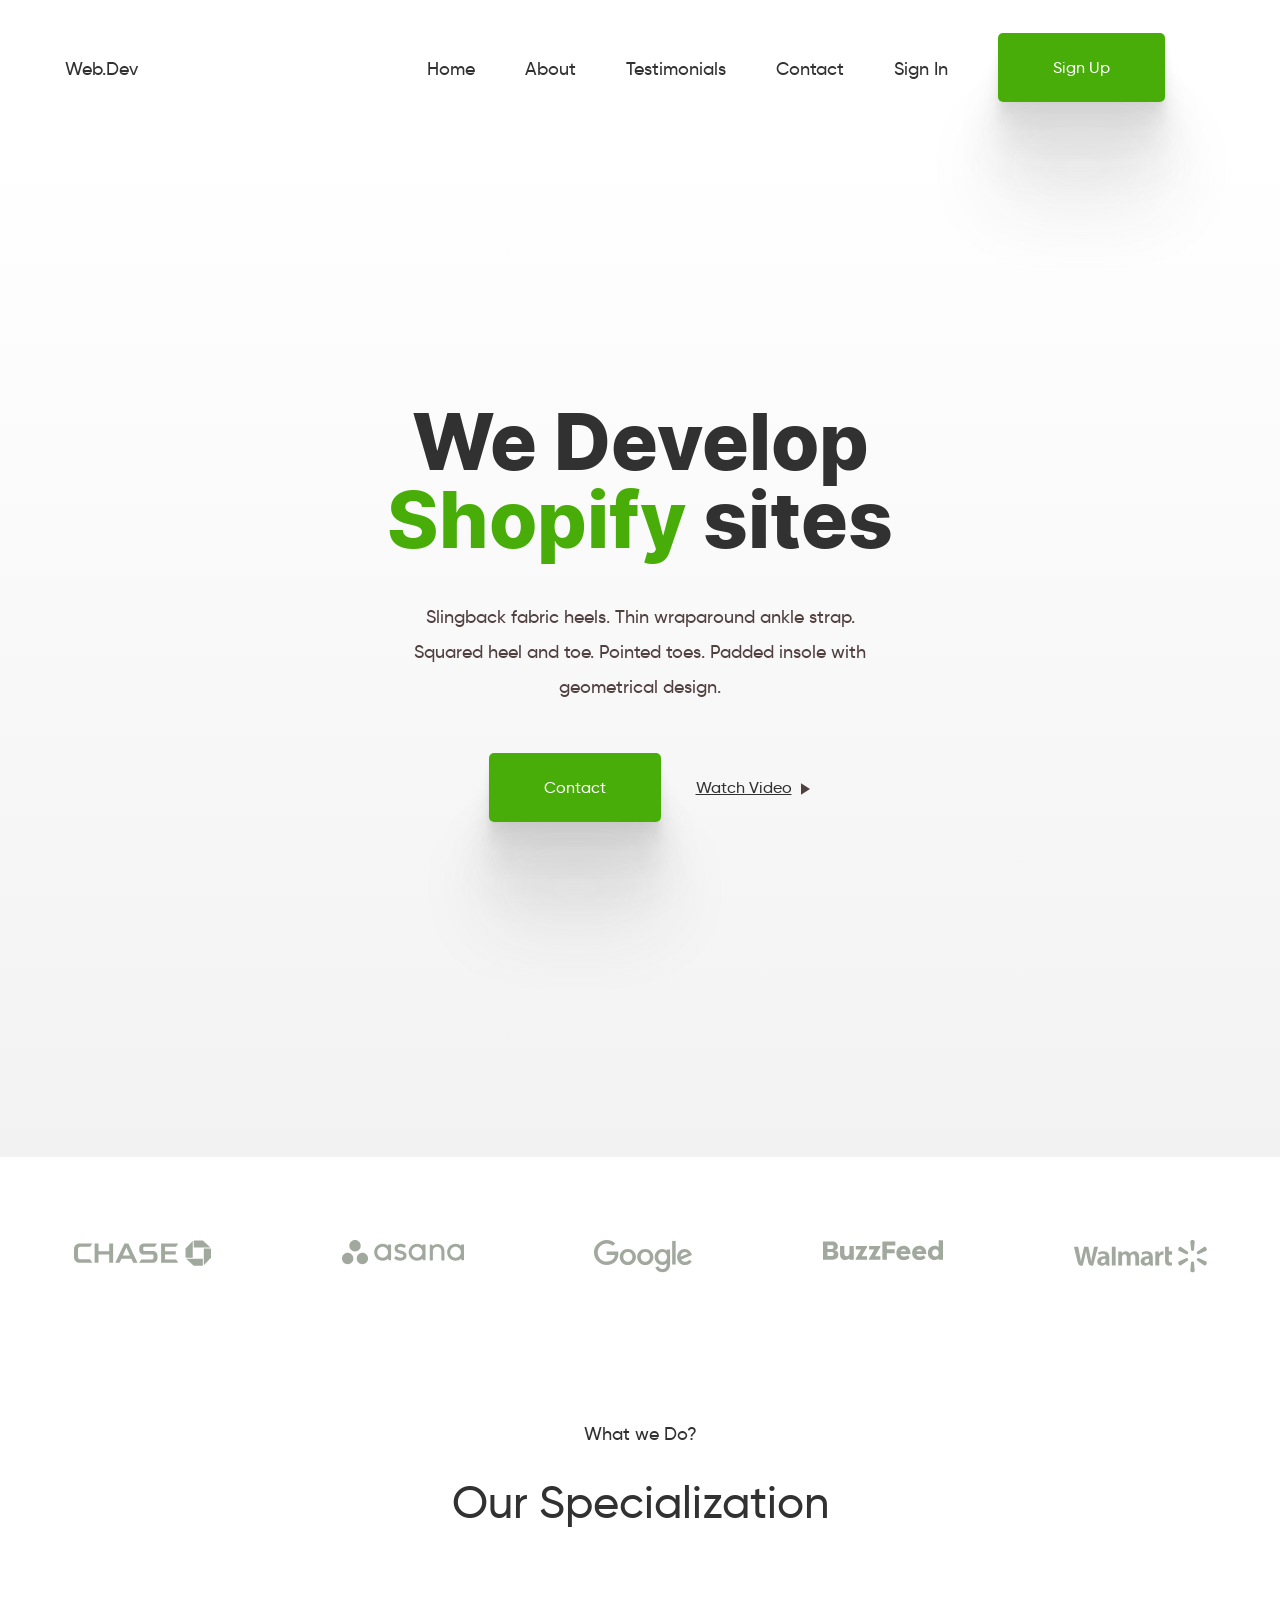
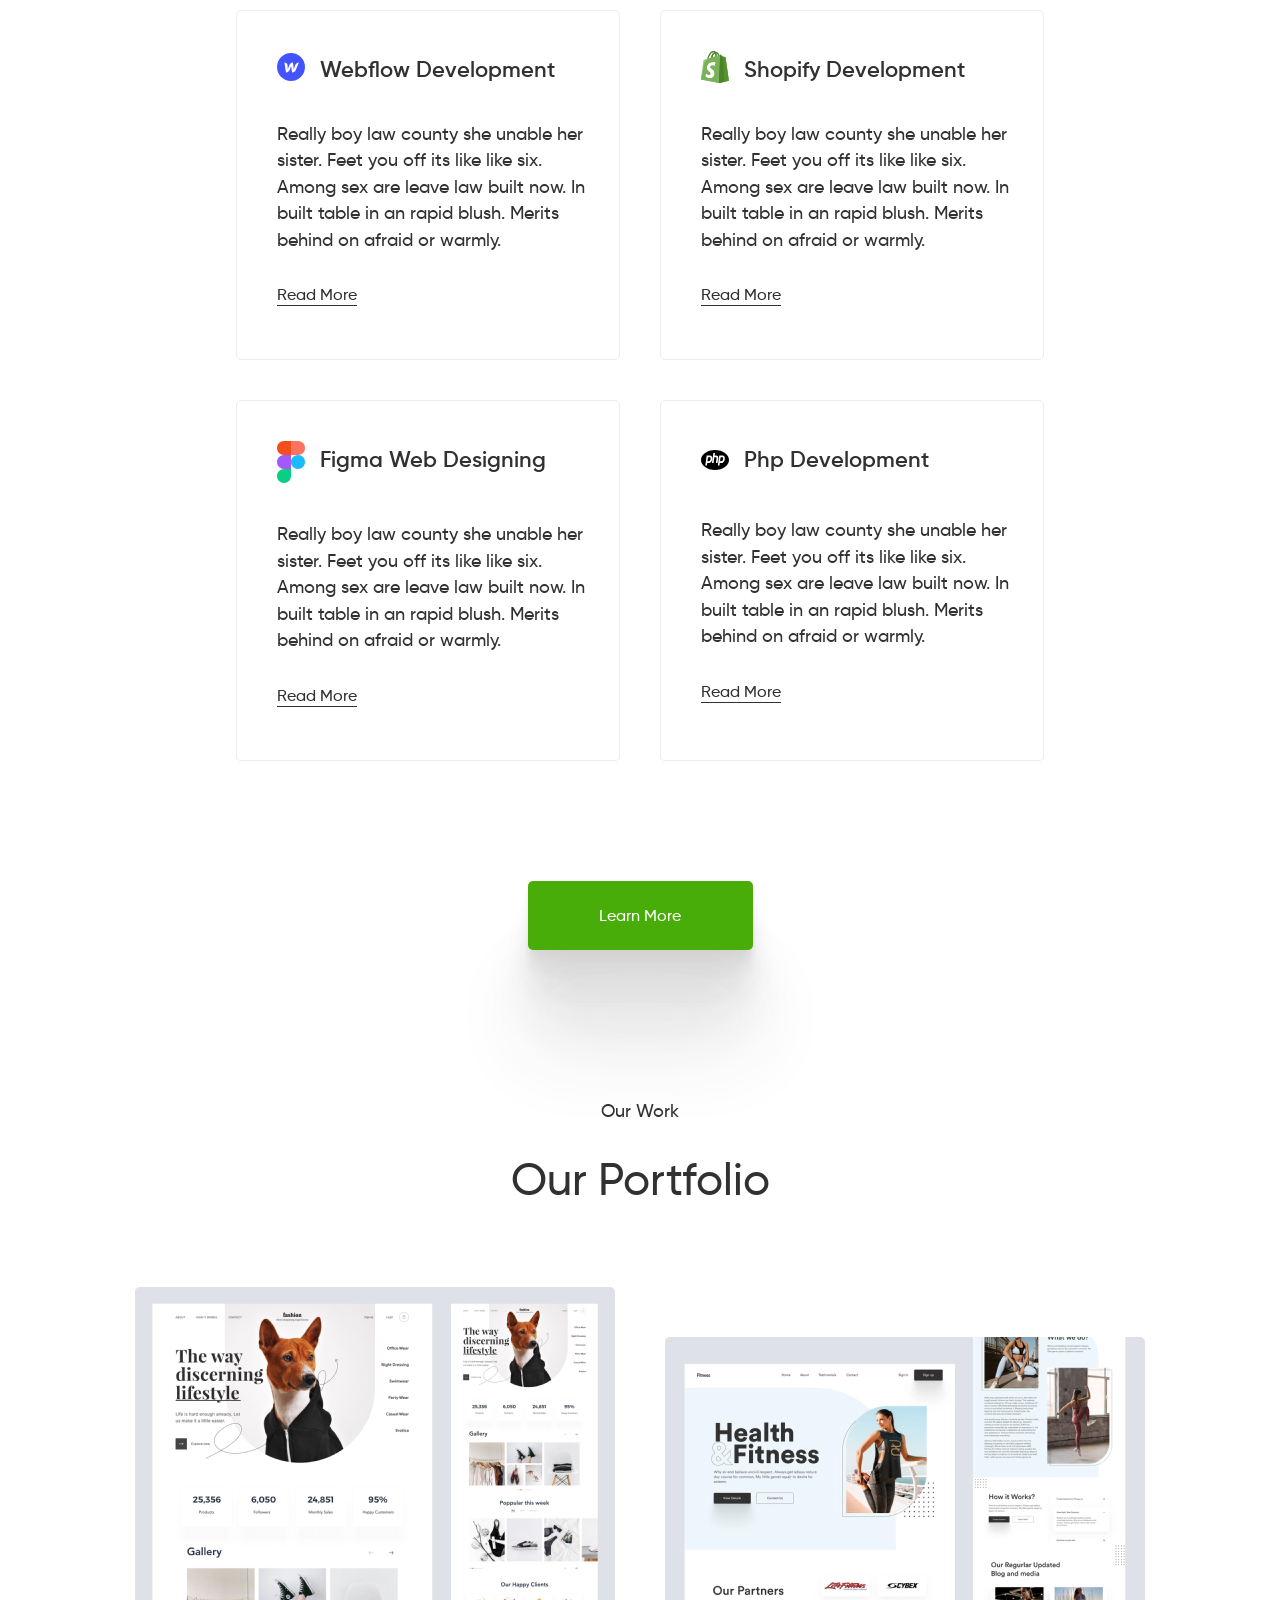
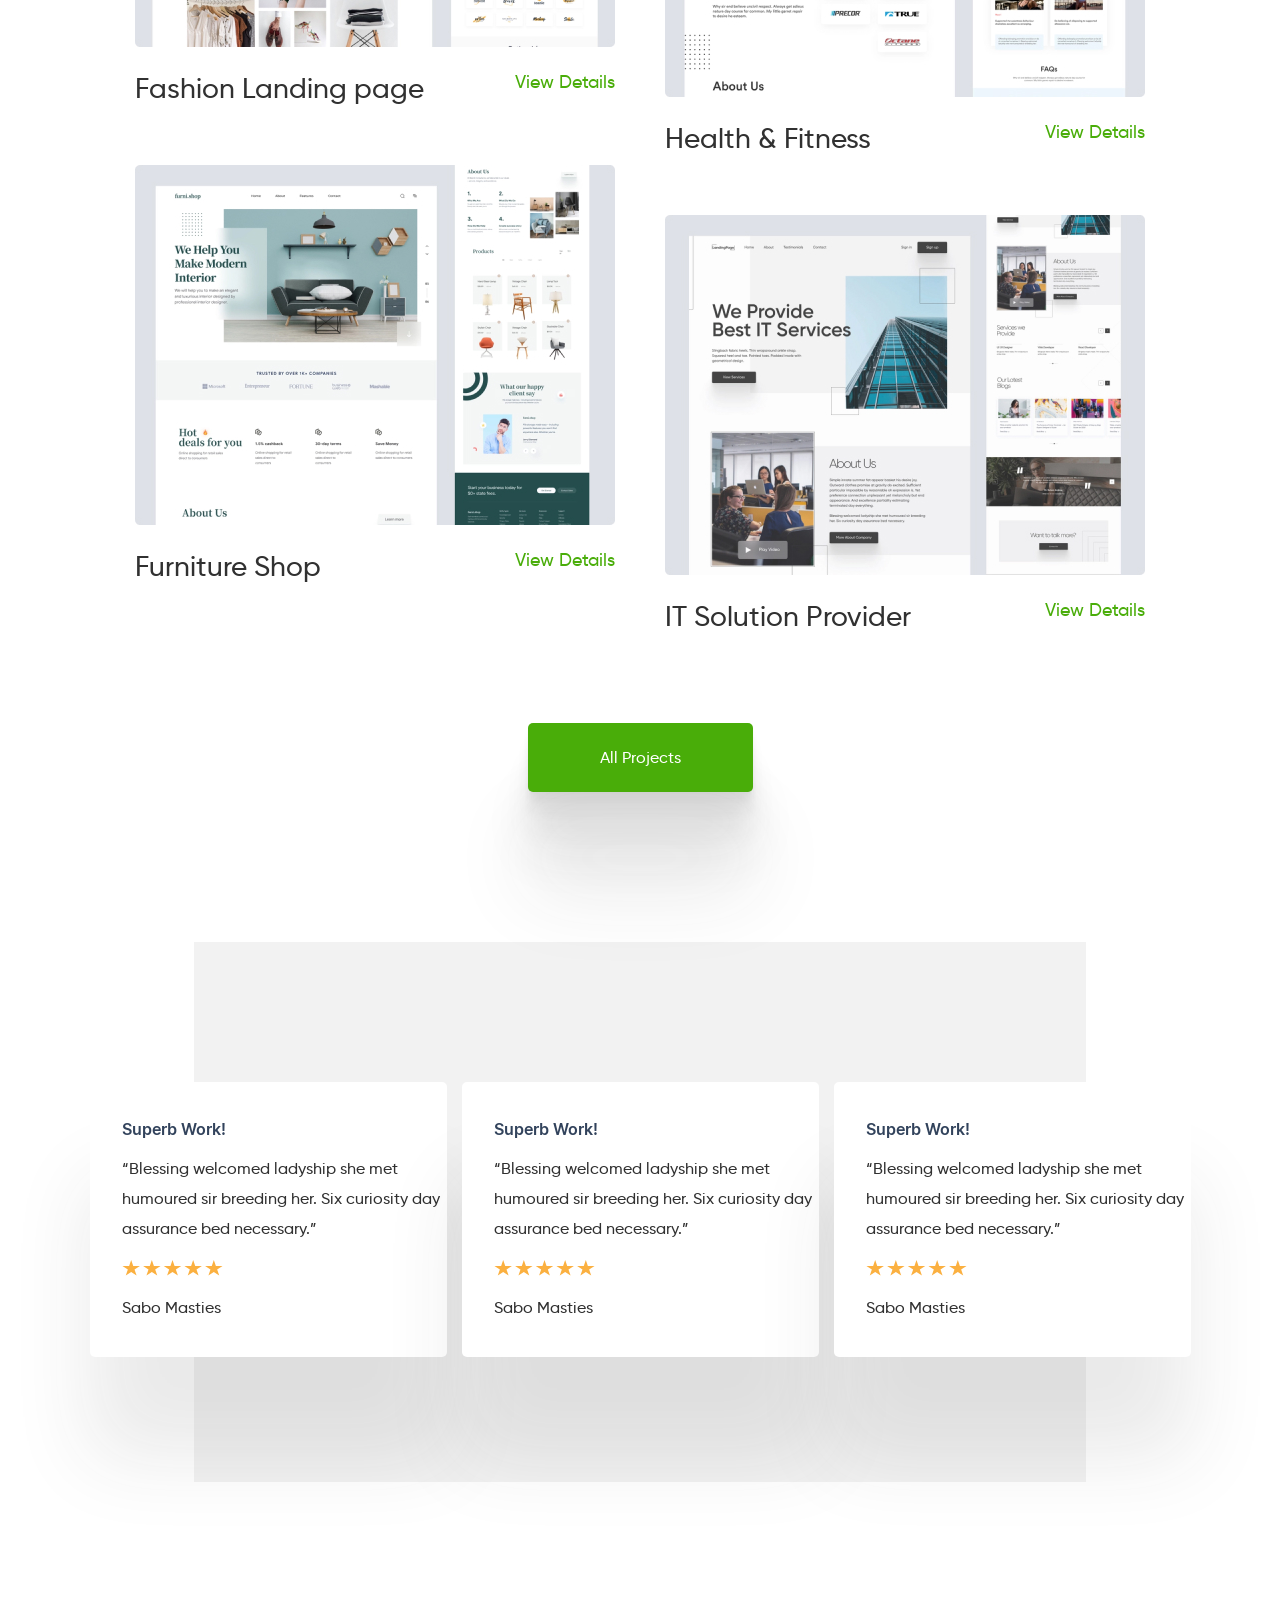
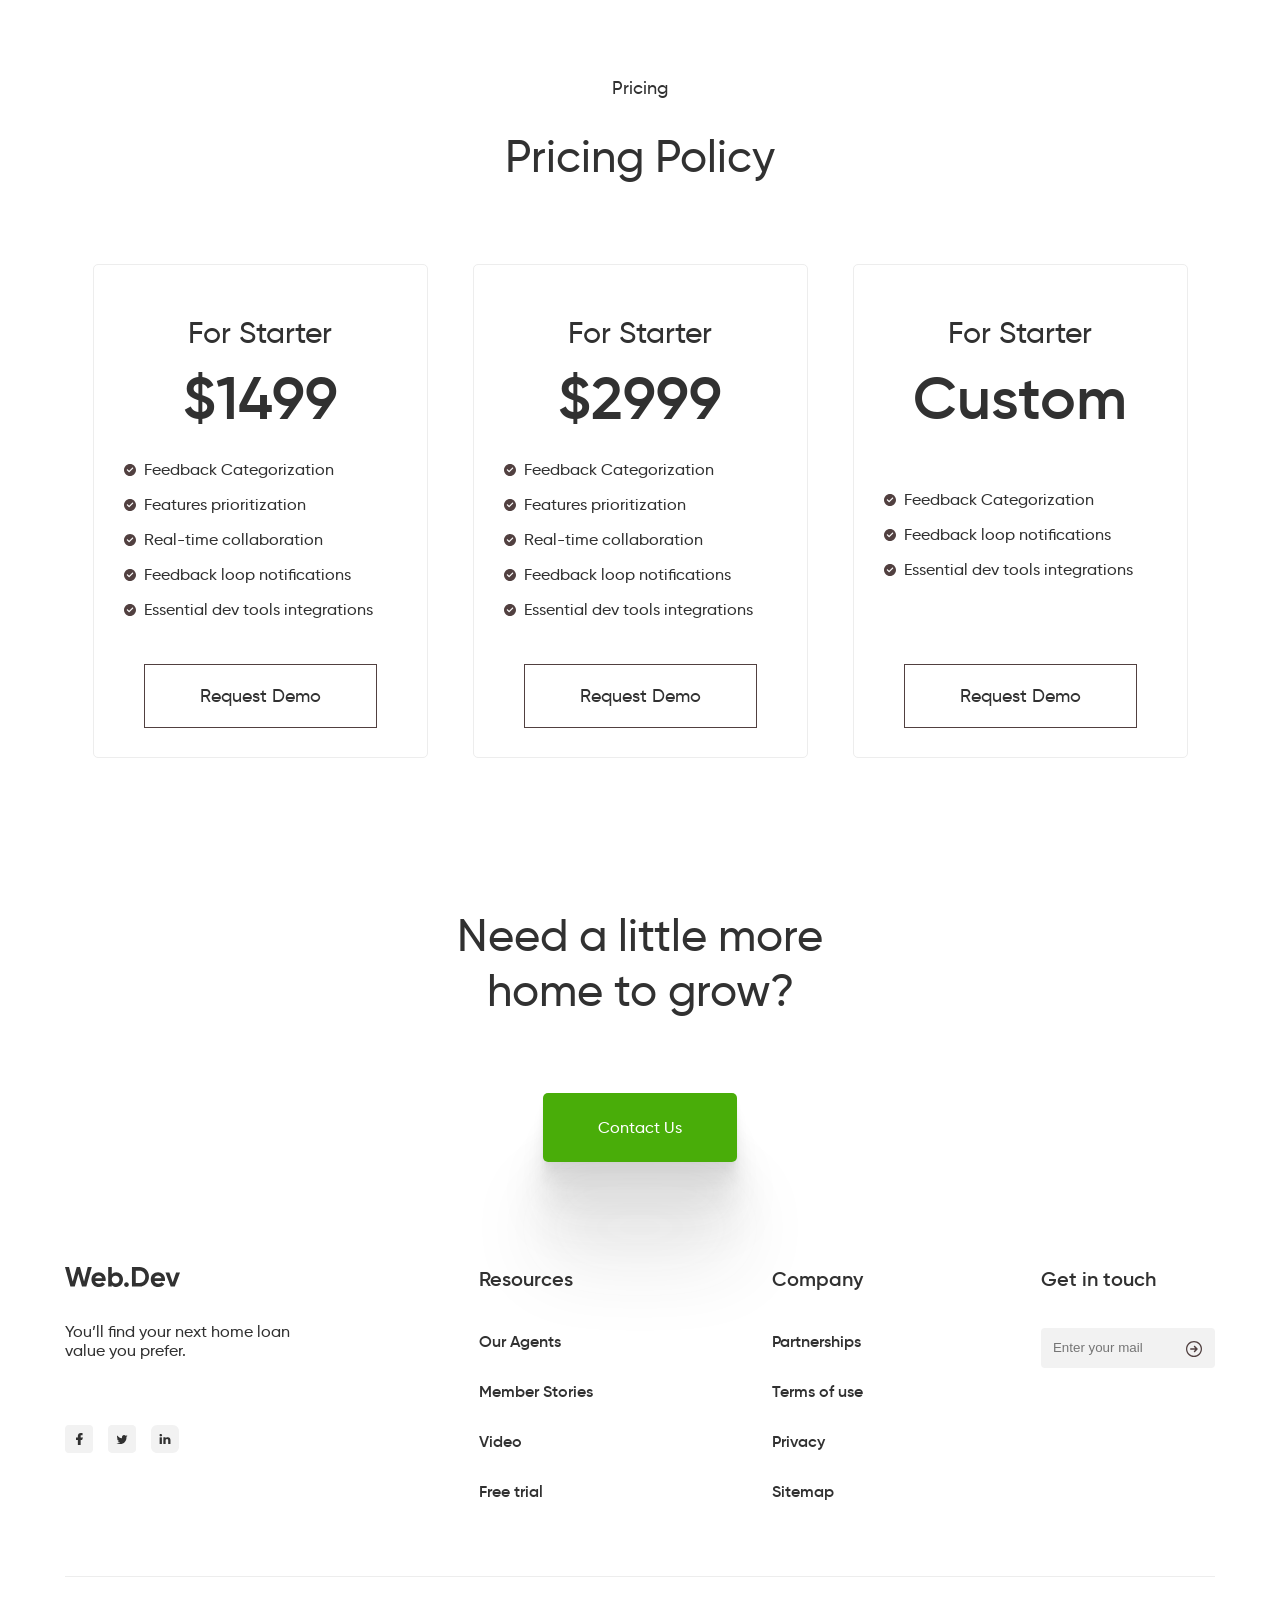
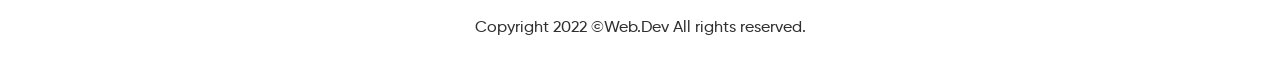
==== commit 681f9a00: "Burger menu fixes" ====
--- a/index.html
+++ b/index.html
@@ -6,7 +6,8 @@
     <title>Web.Dev</title>
     <link rel="stylesheet" href="src/font/stylesheet.css">
     <link rel="stylesheet" href="src/style/css/main.css">
-    <script src="https://code.jquery.com/jquery-3.6.0.min.js"
+    <script
+            src="https://code.jquery.com/jquery-3.6.0.min.js"
             integrity="sha256-/xUj+3OJU5yExlq6GSYGSHk7tPXikynS7ogEvDej/m4="
             crossorigin="anonymous"></script>
     <script src="src/js/main.js"></script>
@@ -14,11 +15,10 @@
 <body>
 <!--Header-->
 <header class="header">
-    <div class="container">
-        <div class="header__holder">
+    <div class="container flex-container">
+            <div class="header__logo-holder"><a href="#" class="header__logo">Web.Dev</a></div>
             <div class="header__nav-holder">
                 <nav class="header__nav">
-                    <div class="header__logo-holder"><a href="#" class="header__logo-link"><span class="header__logo">Web.Dev</span></a></div>
                         <ul class="header__nav-list">
                             <li class="header__nav-item"><a href="#" class="header__nav-link">Home</a></li>
                             <li class="header__nav-item"><a href="#" class="header__nav-link">About</a></li>
@@ -28,13 +28,12 @@
                             <li class="header__nav-item"><a href="#" class="header__nav-link-green">Sign Up</a></li>
                         </ul>
                 </nav>
-                <div class="header__burger">
-                    <span class="header__burger-bar"></span>
-                    <span class="header__burger-bar header__burger-bar-hide"></span>
-                    <span class="header__burger-bar"></span>
-                </div>
-            </div>
-        </div>
+            </div>
+            <div class="header__burger">
+                <span class="header__burger-bar"></span>
+                <span class="header__burger-bar"></span>
+                <span class="header__burger-bar"></span>
+            </div>
     </div>
 </header>
 <main class="main">
--- a/src/style/css/main.css
+++ b/src/style/css/main.css
@@ -39,6 +39,13 @@
   padding: 0 10px;
 }
 
+.flex-container {
+  display: flex;
+  flex-wrap: wrap;
+  justify-content: space-between;
+  align-items: center;
+}
+
 .button-green {
   width: 225px;
   background-color: #49AD09;
@@ -55,13 +62,24 @@
 
 .header {
   position: relative;
-}
-.header:active .header__nav-list {
+  padding: 58px 0 58px;
+  top: 0;
+  left: 0;
+  right: 0;
+  z-index: 5;
+  background-color: white;
+}
+.header.active .header__nav {
   transform: translateX(0);
+  opacity: 1;
+  visibility: visible;
 }
 .header__holder {
   padding-top: 50px;
   padding-bottom: 188px;
+  display: flex;
+  flex-wrap: wrap;
+  justify-content: space-between;
 }
 @media (max-width: 1024px) {
   .header__logo-holder {
@@ -73,33 +91,34 @@
     padding-left: 40px;
   }
 }
-.header__nav {
-  display: flex;
-  flex-wrap: wrap;
-  align-items: center;
-  justify-content: space-between;
-}
-.header__logo-link {
-  font-size: 18px;
-  color: #313131;
-}
-.header__nav-list {
-  display: flex;
-  flex-wrap: wrap;
-}
-@media (max-width: 1024px) {
-  .header__nav-list {
+.header__logo {
+  font-size: 18px;
+  color: #313131;
+}
+@media (max-width: 1024px) {
+  .header__nav {
     flex-direction: column;
-    position: fixed;
+    position: absolute;
     top: 0;
     right: 0;
     width: 100%;
     z-index: 2;
     background-color: white;
-    padding-top: 60px;
-    height: 100vh;
     transform: translateX(100%);
     transition: all ease-in-out 0.3s;
+    opacity: 0;
+    visibility: hidden;
+  }
+}
+.header__nav-list {
+  display: flex;
+  flex-wrap: wrap;
+}
+@media (max-width: 1024px) {
+  .header__nav-list {
+    display: flex;
+    flex-direction: column;
+    padding: 80px 0;
   }
 }
 .header__nav-item {
@@ -108,7 +127,8 @@
 @media (max-width: 1024px) {
   .header__nav-item {
     margin: 0 auto;
-    padding-right: 0;
+    padding: 0;
+    width: 100%;
   }
 }
 .header__nav-link {
@@ -139,17 +159,25 @@
   background-color: white;
   color: #49AD09;
 }
+@media (max-width: 1024px) {
+  .header__nav-link-green {
+    text-align: center;
+    display: block;
+    padding: 20px;
+    margin-bottom: 30px;
+  }
+}
 .header__burger {
   display: none;
   cursor: pointer;
-  z-index: 3;
 }
 @media (max-width: 1024px) {
   .header__burger {
     display: block;
     position: absolute;
     right: 35px;
-    top: 46px;
+    top: 55px;
+    z-index: 4;
   }
 }
 .header__burger-bar {
@@ -166,6 +194,7 @@
   background: rgb(255, 255, 255);
   background: linear-gradient(180deg, rgb(255, 255, 255) 0%, rgb(242, 242, 242) 100%);
   padding-bottom: 360px;
+  padding-top: 270px;
 }
 .hero__holder {
   margin: 0 auto;
